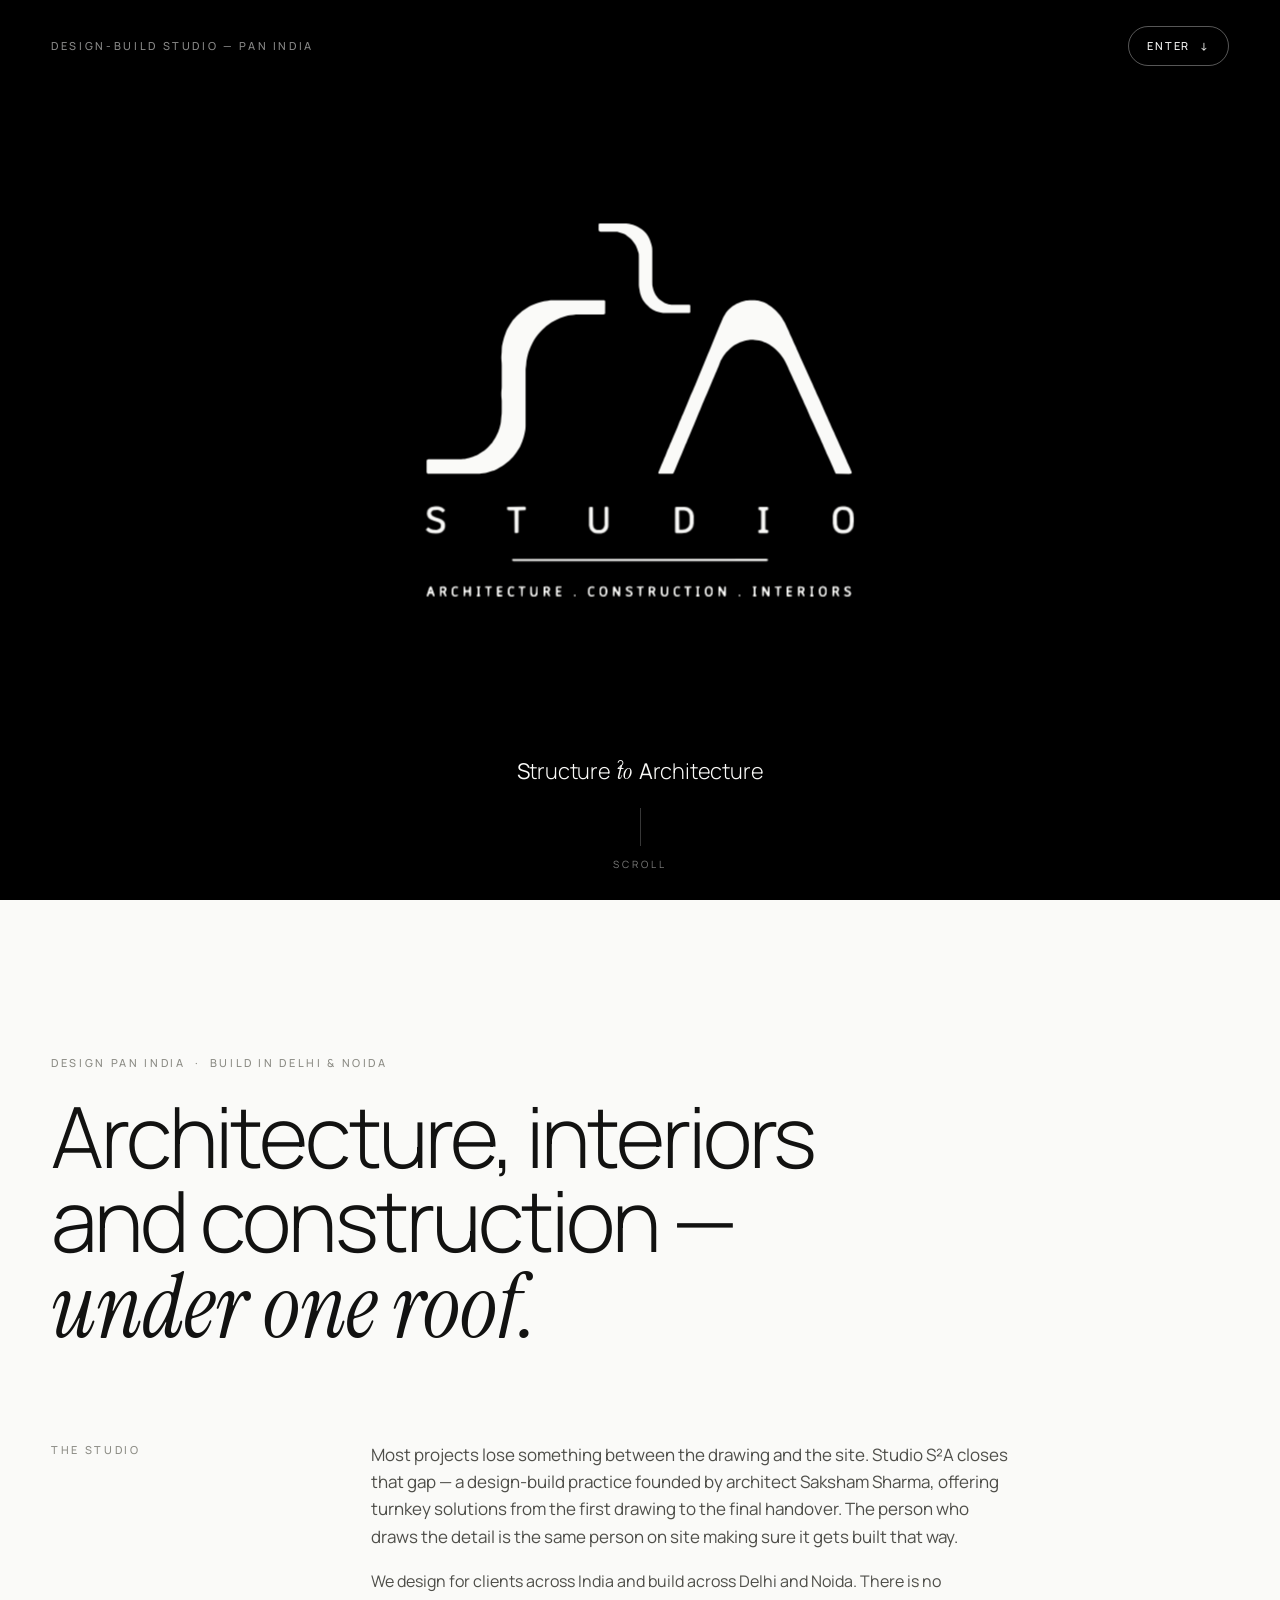
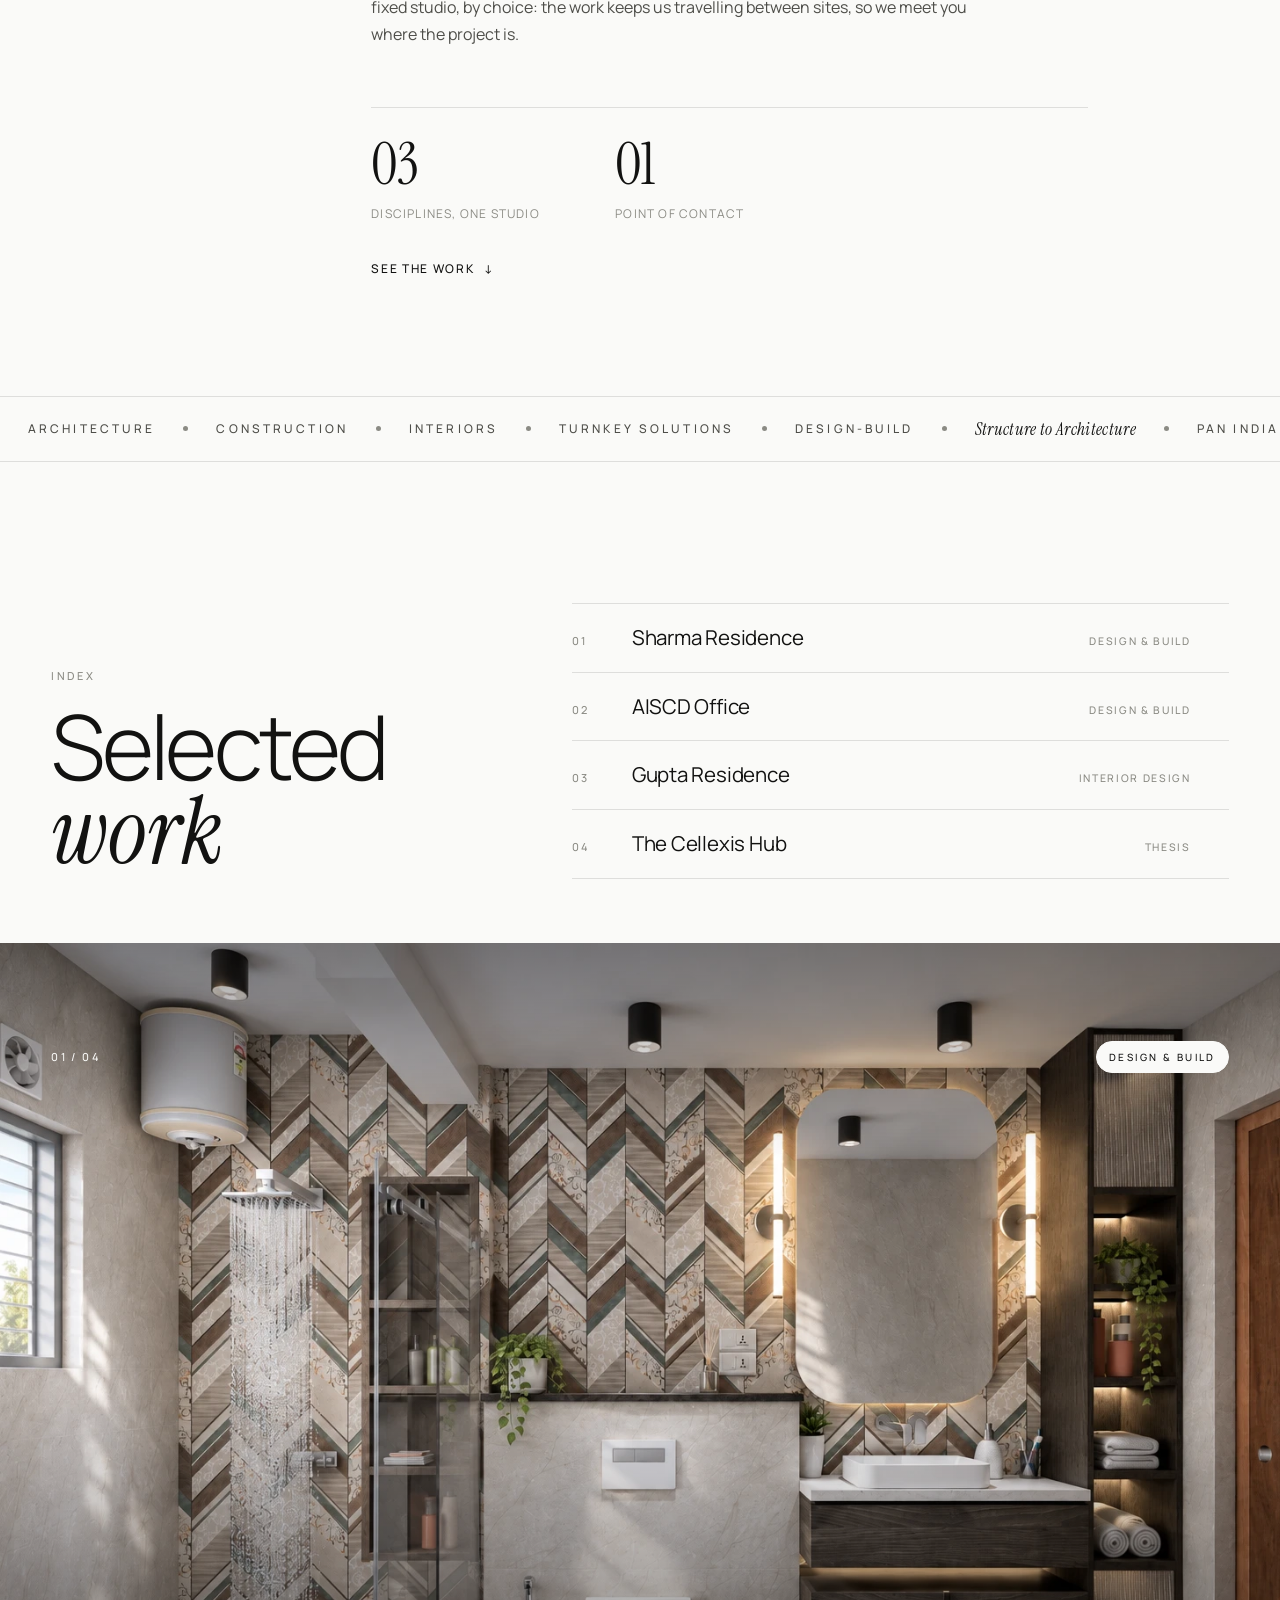
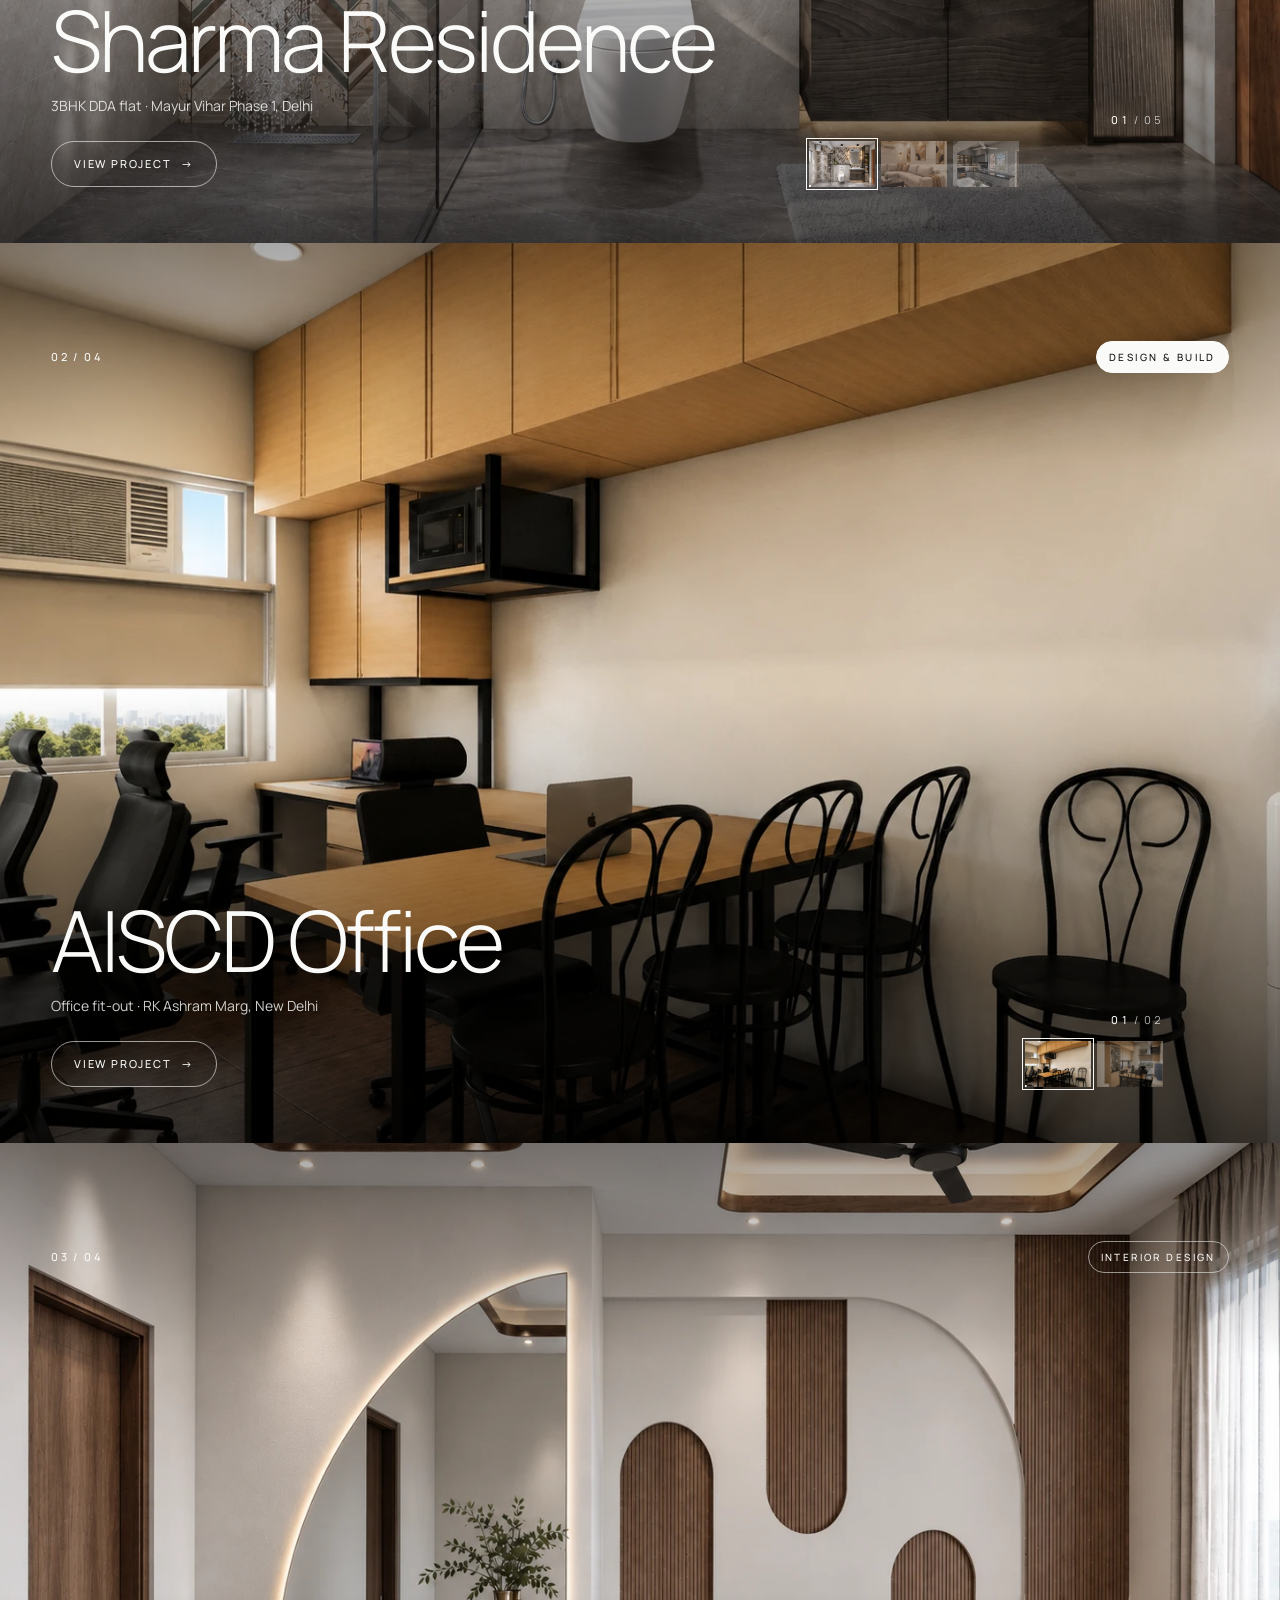
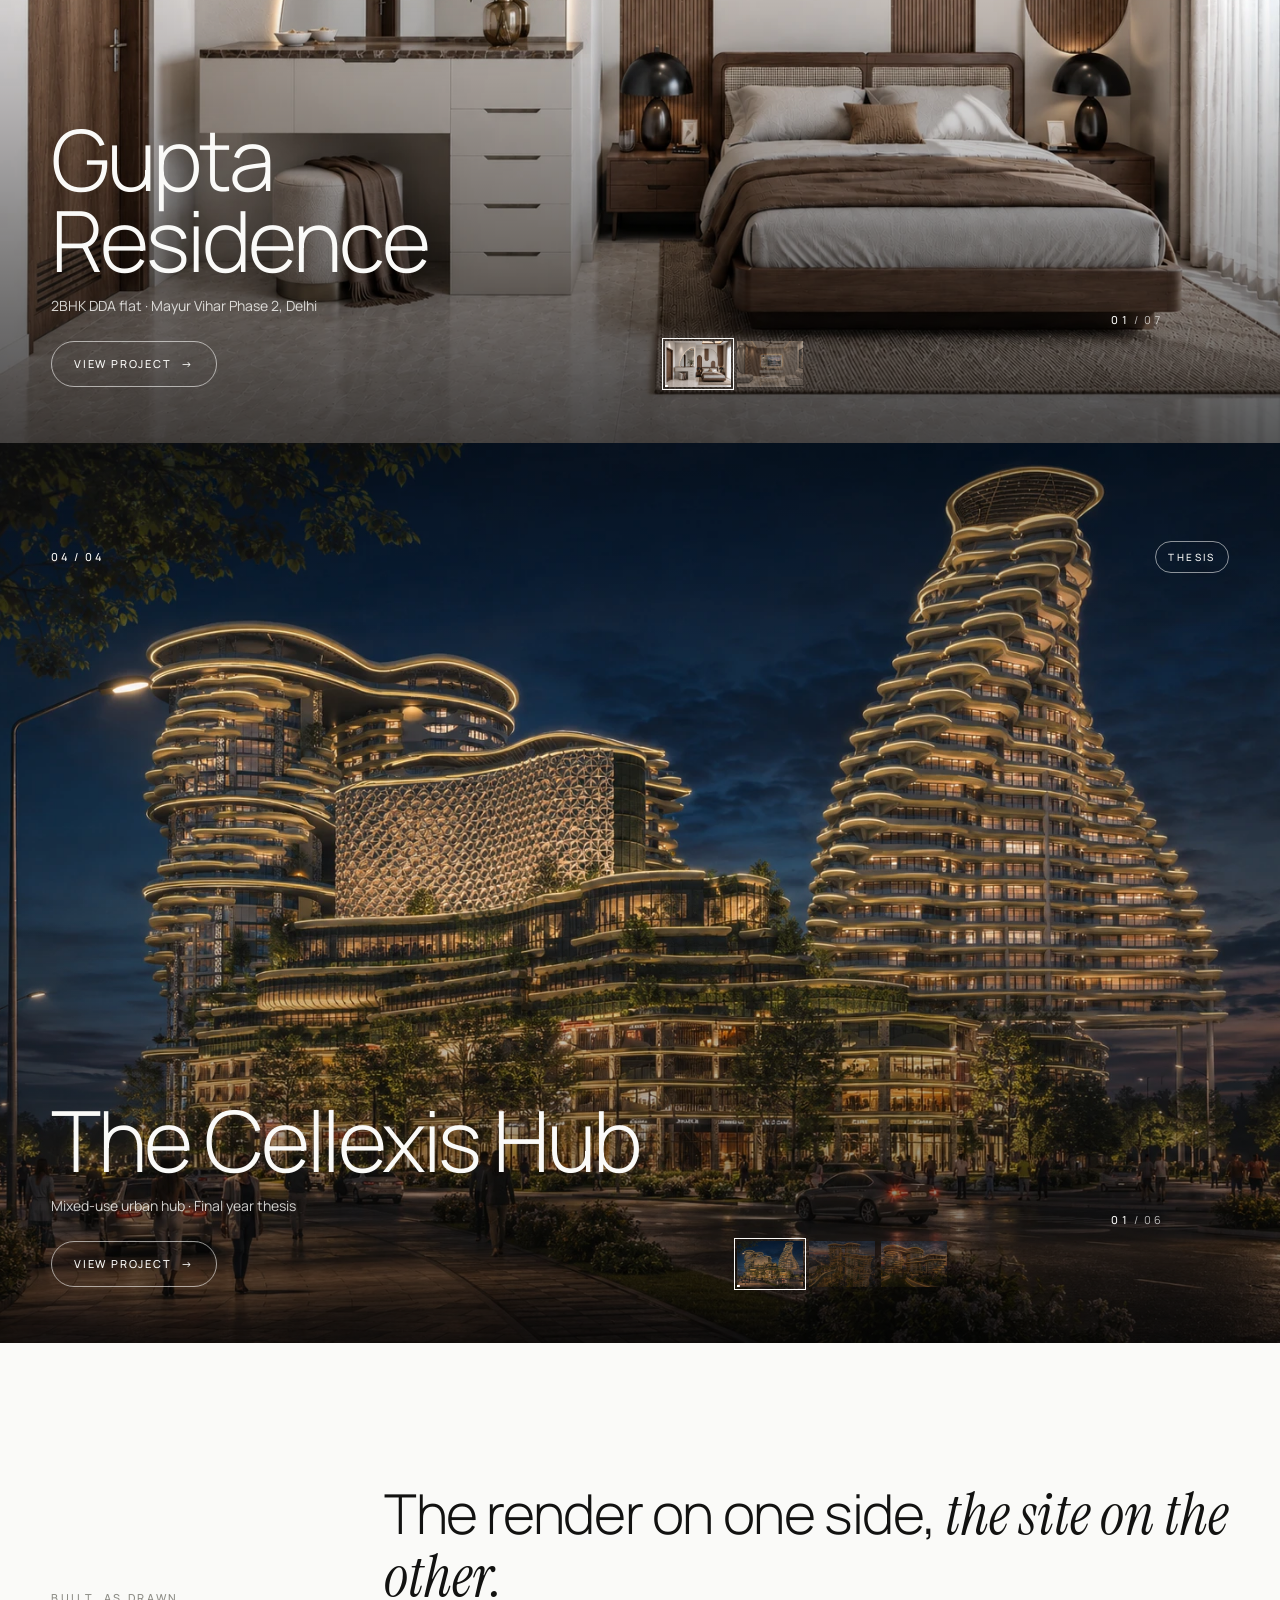
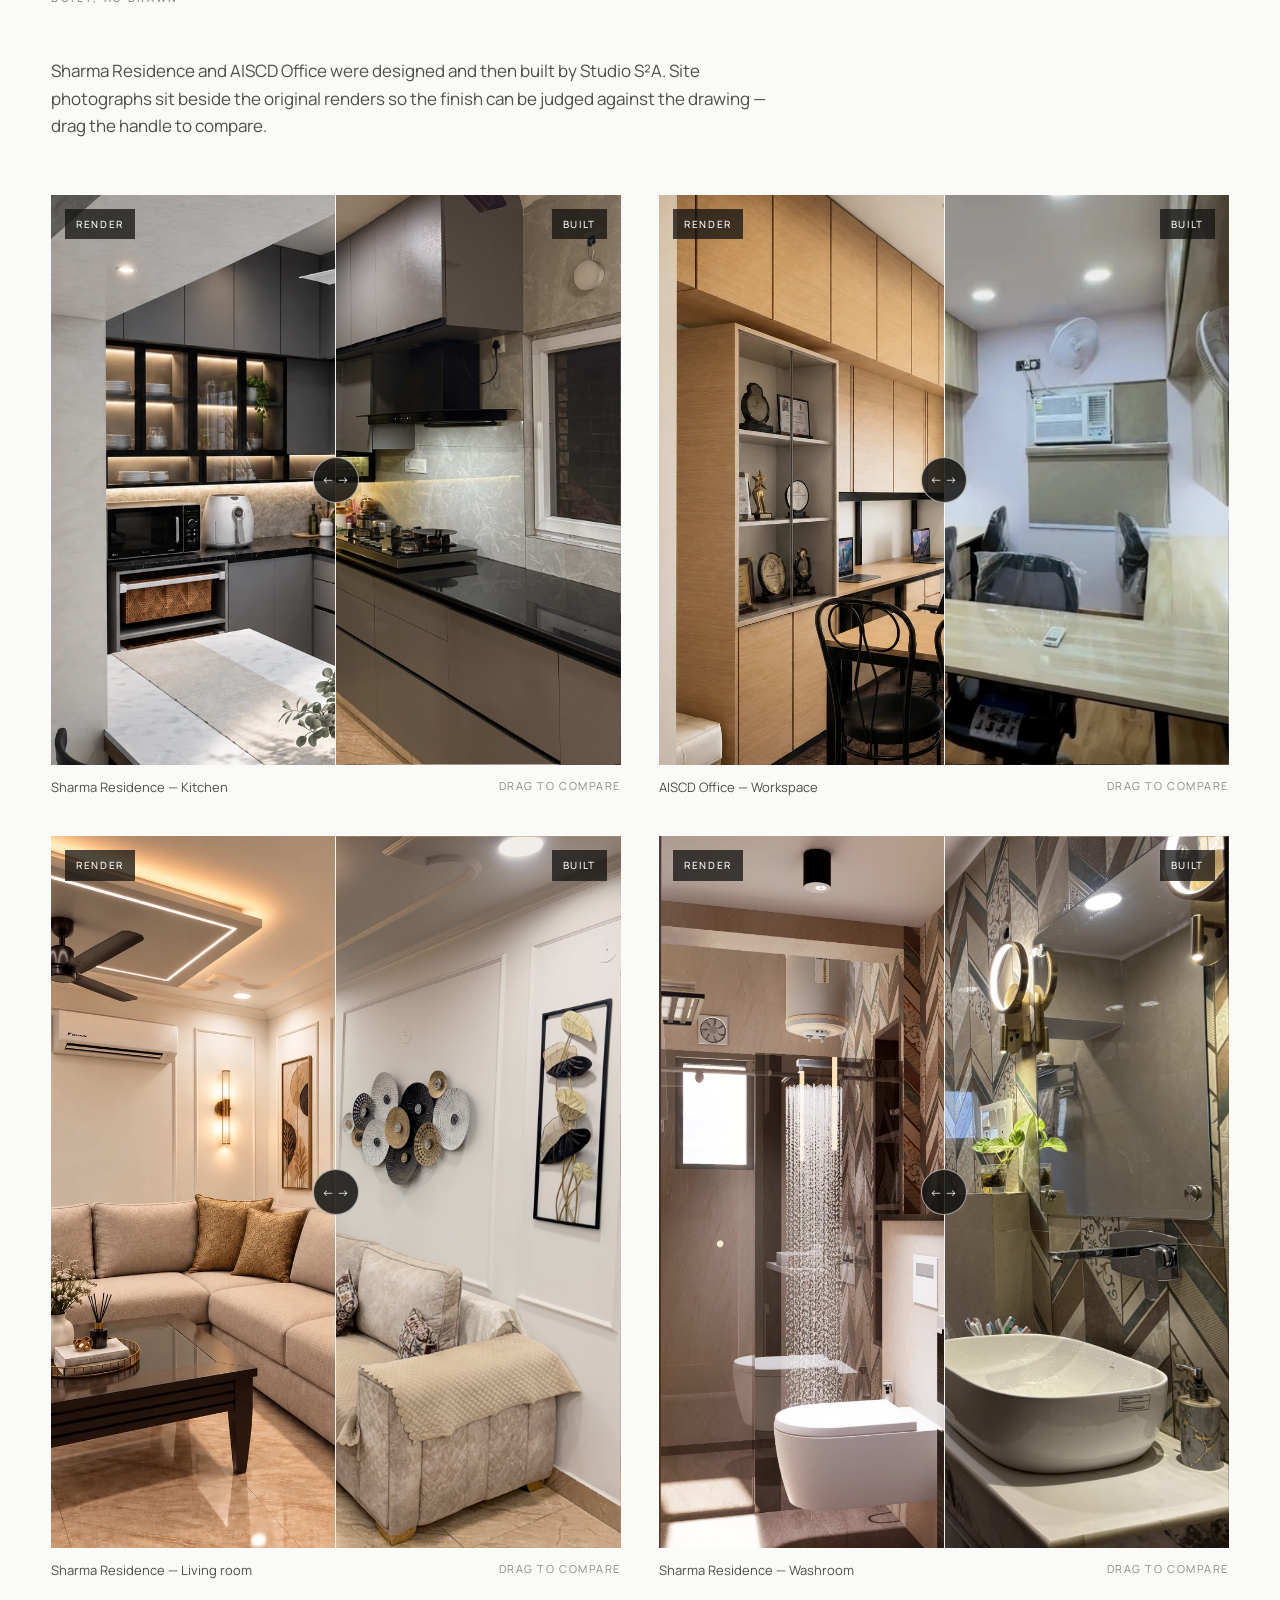
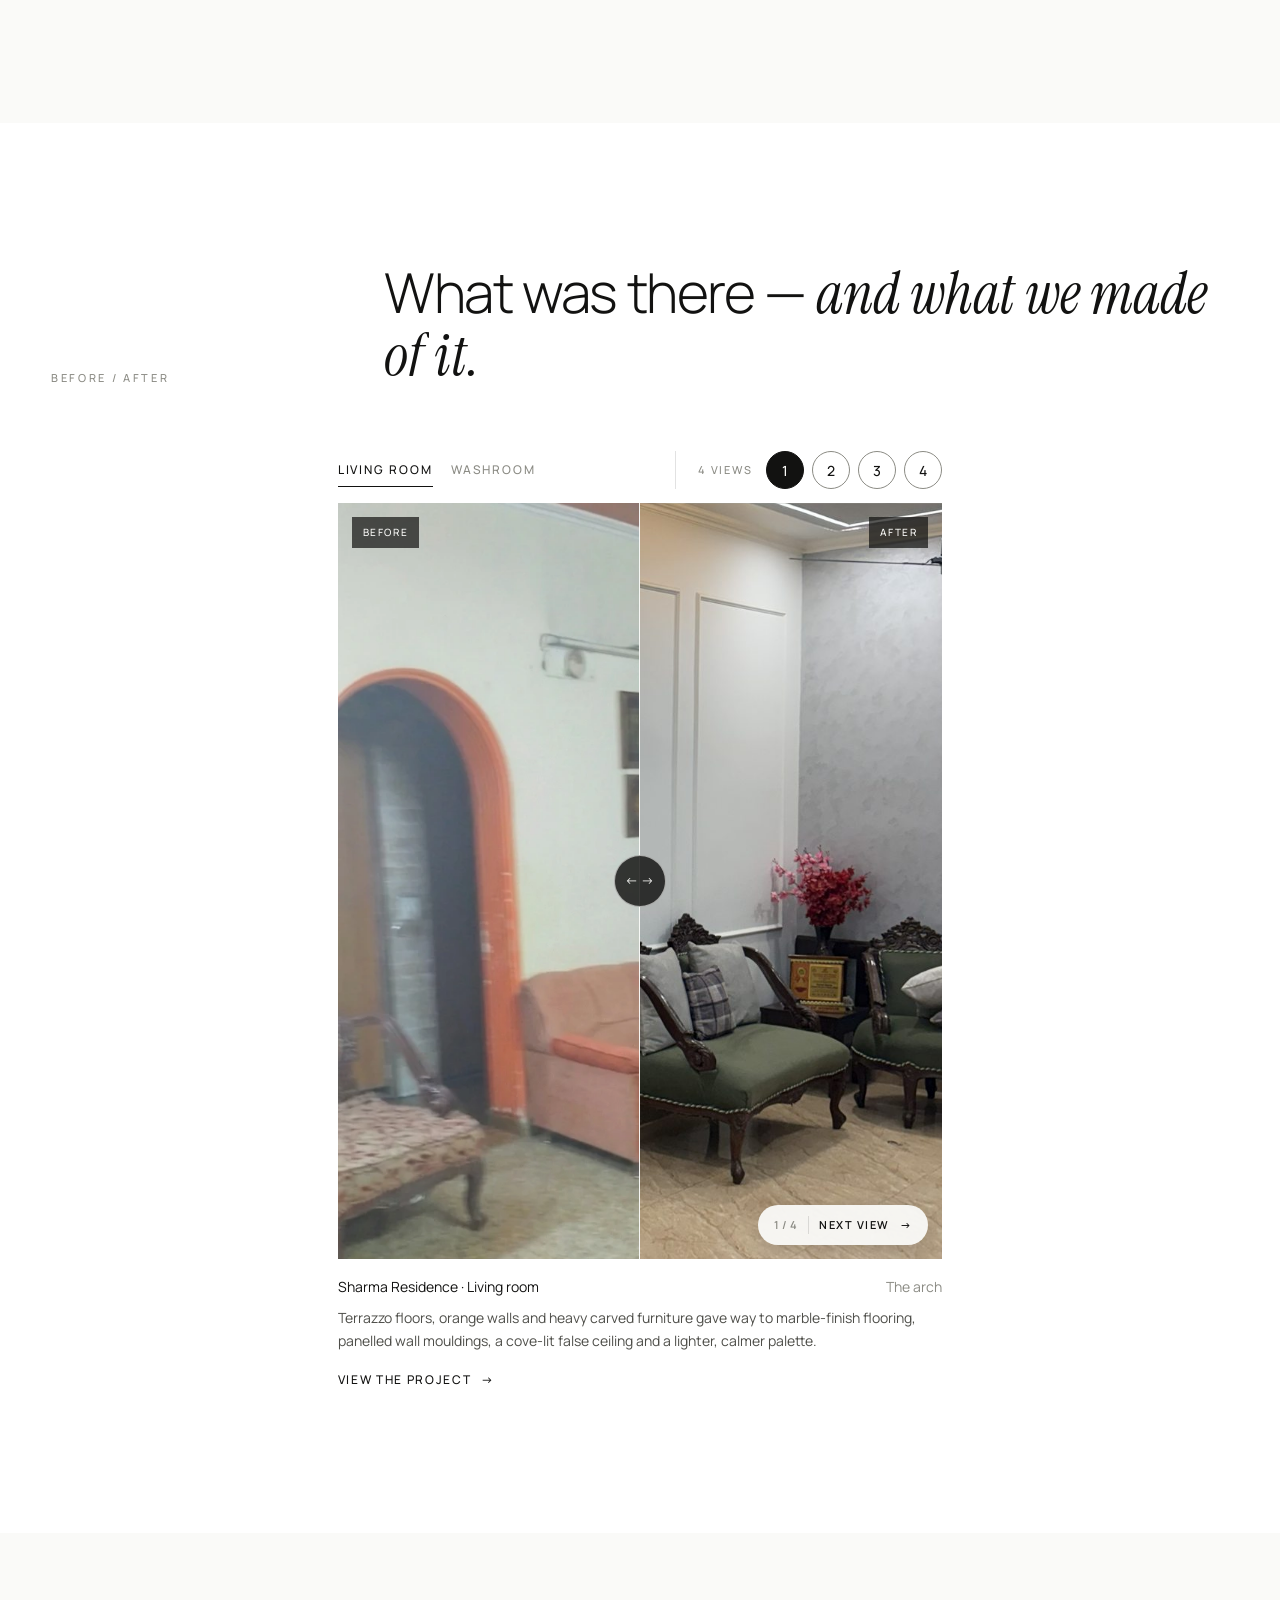
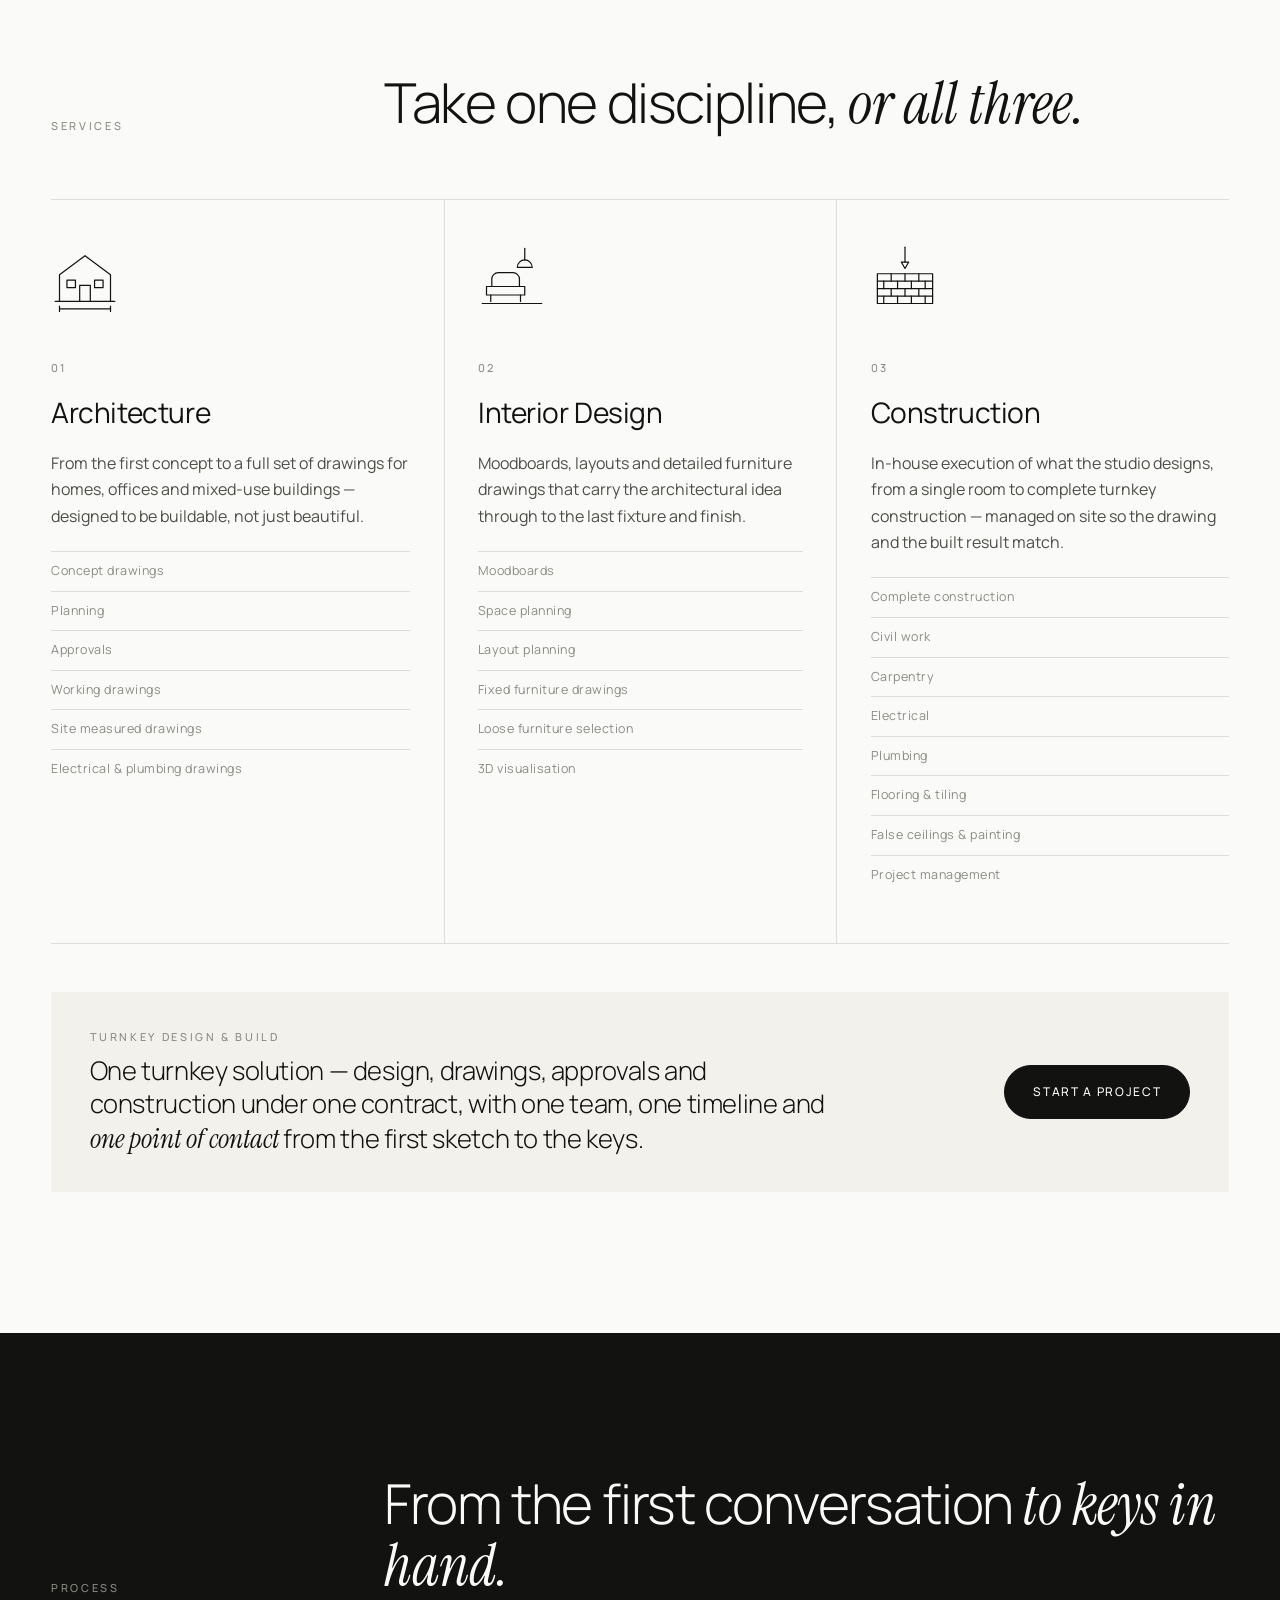
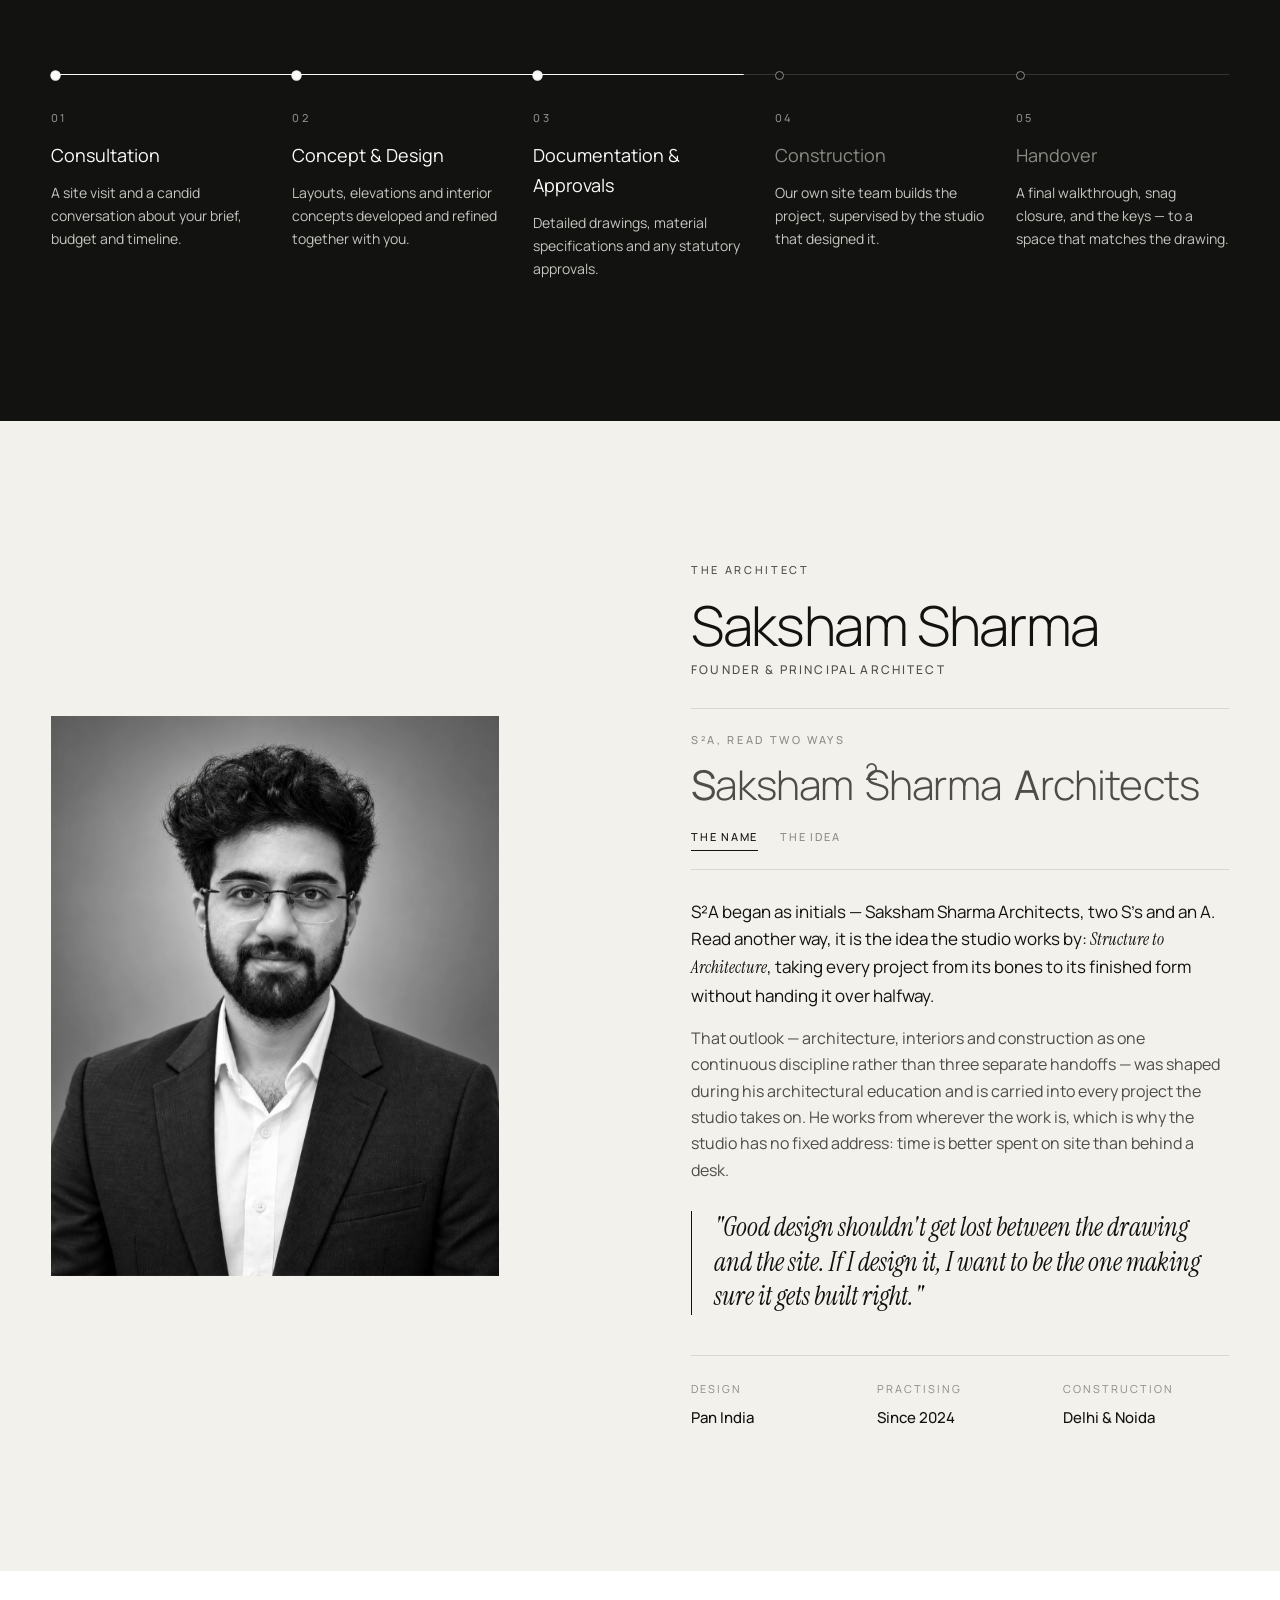
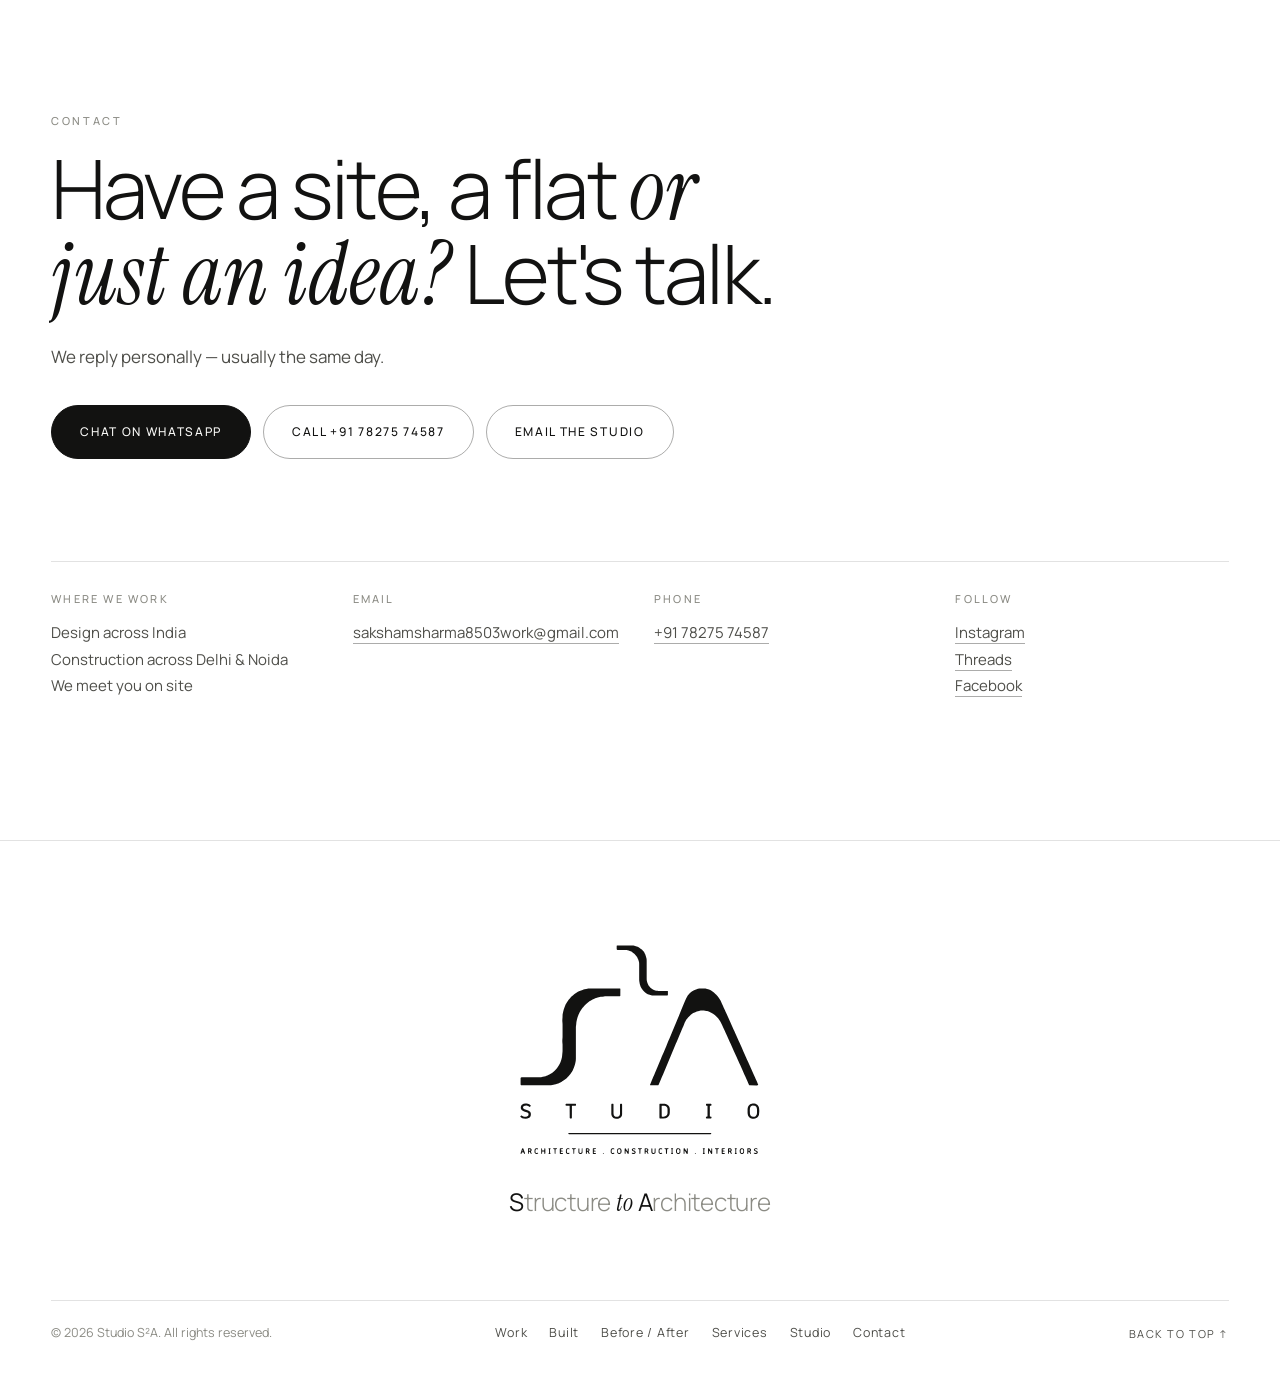
==== index.html @ 586e99a9 "Publish Studio S2A website" ====
<!DOCTYPE html>
<html lang="en">
<head>
<meta charset="UTF-8">
<meta name="viewport" content="width=device-width, initial-scale=1.0">
<title>Studio S²A — Structure to Architecture · Design-Build Studio</title>
<meta name="description" content="Studio S²A is a design-build studio led by architect Saksham Sharma — architecture and interior design for projects across India, with turnkey construction across Delhi and Noida. Structure to Architecture.">
<meta name="theme-color" content="#000000">
<link rel="icon" href="assets/logo/s2a-mark.svg" type="image/svg+xml">
<link rel="alternate icon" href="assets/logo/logo-on-black.png">
<link rel="preconnect" href="https://fonts.googleapis.com">
<link rel="preconnect" href="https://fonts.gstatic.com" crossorigin>
<link href="https://fonts.googleapis.com/css2?family=Manrope:wght@300;400;500;600&family=Instrument+Serif:ital@0;1&display=swap" rel="stylesheet">
<link rel="stylesheet" href="css/main.css">
<noscript><style>
  .reveal, .split .wi, .reveal-img > *{ opacity:1 !important; transform:none !important; clip-path:none !important; }
  .il-mark, .il-text{ opacity:1 !important; transform:none !important; }
  .il-rule{ transform:none !important; }
  .intro-top, .intro-bottom{ opacity:1 !important; transform:none !important; }
</style></noscript>
</head>
<body class="intro-active">
<svg class="sprite" width="0" height="0" aria-hidden="true" focusable="false">
  <defs>
    <path id="lk-s" pathLength="1" d="M484.9 463.5L479.7 464.3 475.7 465.2 473.4 465.9 471.1 466.6 467.4 467.9 462.5 470 459.8 471.3 456.2 473.7 452.6 476.1 450.2 477.7 449.1 478.6 443.8 483.3 442.8 484.3 441 486.5 438.1 489.6 435.6 493.1 433.3 496.8 430.3 501.8 429.7 503.2 429.1 504.6 426.7 511.2 426.2 512.7 424.5 519 423.6 523.1 423.3 524.8 423.1 526.6 422.9 532.5 422.5 537.7 422.4 539.5 422.5 542.3 422.9 547.5 423 550.5 423 578.5 422.9 581.4 422.5 585.7 422.4 588.5 422.5 592.3 422.9 596.6 423 598.5 423 611.5 422.9 615.4 422.4 619.7 421.8 626.4 421.4 628.9 420 634.5 419 637.5 418.2 639.7 416.6 643.1 414.6 647.1 413.1 649.6 411.1 652.6 409.9 654.4 408.5 656 404.6 660.1 402.1 662.6 400.5 664 399.3 664.9 397.6 666.1 393.3 668.8 391.4 669.9 388.7 671.2 386.6 672.1 384.4 672.9 382.2 673.7 379.1 674.6 375.9 675.4 373.4 675.9 371.5 676.1 368.5 676.2 364.5 676.3 353.5 676.4 325.5 676.4 324.5 676.4 323.5 676.7 322.5 677.5 322.2 678.5 322.2 691.5 322.2 693.5 322.4 694.5 323.2 695.5 323.5 695.7 324.5 695.9 330.5 695.9 374.5 695.9 390.5 695.9 393.4 695.7 395.2 695.6 401.2 694.7 403.7 694.1 406.8 693.3 409.9 692.3 412.8 691.3 414.9 690.4 417.5 689 420.1 687.6 423.2 685.7 426.2 683.7 427.9 682.4 431.3 679.8 433.4 677.9 435.9 675.4 437.4 673.9 438.8 672.3 441.9 668.4 443.1 666.6 445.9 662.4 447.4 659.9 448.3 657.8 450.4 652.9 451.4 649.9 452.6 646.1 453.8 641.3 454.6 637.2 454.9 634.5 455 631.5 455 559.5 455 556.5 455.1 554.6 455.7 550.3 456.1 545.6 456.3 543.8 457.3 538.8 458.5 534 459.5 531 461.8 525.3 464.4 519.9 465.5 518 466.6 516.1 468.6 513.1 471.1 509.7 472.5 508 474.9 505.4 477.8 502.3 480.4 499.9 482.5 498 487.6 494.1 490 492.5 491.3 491.8 493.9 490.4 496.5 489 499.3 487.8 501.4 486.9 507.4 484.9 509.7 484.2 512.1 483.6 514.6 483.2 518.4 482.8 522.6 482.2 524.5 482 526.5 482 559.5 482 560.5 481.9 561.2 481.5 561.5 481 561.7 480.5 561.8 464.5 561.5 463.8 561.3 463.5 560.5 463.1 558.5 463 492.5 463 488.5 463.1 486.6 463.2Z"/>
    <path id="lk-2" pathLength="1" d="M553.5 360.3L553.3 360.5 553 361.5 553 368.5 553.2 369.5 553.5 369.9 554.1 370.5 554.5 370.8 555.5 371 556.5 371 574.5 371 577.4 371.1 578.3 371.2 580 371.6 584.5 373 586.6 373.9 588 374.5 589.3 375.2 590.4 376.1 594.4 379.1 596 380.5 597.9 382.6 600.9 386.6 601.8 387.7 602.5 389 603.5 391 604.7 393.8 605.7 396.8 606.4 399 606.8 400.7 606.9 401.6 607 405.5 607 442.5 607.2 445.3 607.8 448.7 608.4 452.2 609 454.5 610.3 458.2 611.2 460.3 612.2 462.3 613.8 464.7 615.1 466.4 616.5 468 620 471.5 621.6 472.9 622.7 473.8 625.7 475.8 627.7 476.8 629.8 477.7 632 478.5 636 479.5 637.7 479.8 639.5 480 641.5 480 673.5 480 674.5 480 675.5 479.7 675.7 479.5 676 478.5 676 471.5 676 470.5 675.7 469.5 675.5 469.3 674.5 469 673.5 469 653.5 469 650.5 468.9 648.7 468.8 647.8 468.6 645.5 468 642.5 467 641.2 466.3 638.1 464.4 635.7 462.8 634.6 461.9 633.6 460.9 632.6 459.9 629.6 455.9 628.9 454.6 628.2 453.3 627.6 451.9 626.5 449 625.5 445 625.2 443.3 625.1 442.4 625 438.5 625 396.5 624.9 393.6 624.7 391.8 623.9 388.6 623.2 386.3 621.7 381.8 620.8 379.7 620.1 378.4 619.4 377.1 617.4 374.1 616 372.5 614 370.5 612.4 369.1 611.3 368.2 606.5 365 604.6 363.9 603.2 363.3 598.9 361.6 597.3 361.2 593.2 360.3 592.3 360.2 590.5 360.1 585.5 360 555.5 360 554.5 360Z"/>
    <path id="lk-a" pathLength="1" d="M750.9 463.4L748.5 464 746.1 464.6 743.8 465.4 741.7 466.2 738.9 467.4 737.6 468.1 734.4 469.9 732.6 471.1 728.3 474.8 727.3 475.8 726.3 476.8 724.1 479.6 723.3 480.8 720.7 485.2 720 486.5 717 493.5 715.5 497 713.7 501.2 710.5 509 708.7 513.2 701.5 531 699.7 535.2 694.5 548 692.7 552.2 689.5 560 687.7 564.2 682.5 577 681 580.5 679.5 584 676.7 590.2 671.8 602.3 669.7 607.1 666.5 615 664.6 619.1 663.5 622 661.6 626.1 658.5 634 653.7 645.2 650.5 653 648.9 656.4 647.5 660 645.6 664.1 642.5 672 640.9 675.4 639.5 679 637.7 683.1 633.9 692.5 633.4 693.5 633.1 694.5 633.4 695.5 634.5 695.9 651.5 695.9 652.5 695.7 653.5 694.8 653.8 694.5 654.1 693.5 654.5 692.8 656.5 688 658.3 683.8 661.5 676 664.3 669.8 669.5 657 671.1 653.6 672.5 650 674.3 645.9 677.5 638 679 634.5 680.5 631 682.3 626.8 687.5 614 689.3 609.8 692.5 602 694 598.5 695.5 595 697 591.5 698.5 588 703 577.5 706.5 569 708 565.5 709.5 562 711.3 557.8 712.5 555 714 551.5 716.5 545 717.1 543.6 718.2 541.7 719.7 539.2 721.3 536.8 722.6 535.1 724.4 532.9 726.9 530.4 729.9 527.4 731.5 526 732.7 525.2 735 523.5 736.9 522.4 740.2 520.7 743 519.5 745.2 518.6 748.2 517.6 750.6 517 754.7 516.3 756.6 516.1 758.5 516 760.5 516.1 762.3 516.2 768.4 517.1 770 517.5 772.4 518.1 775.3 519.2 777.4 520.1 780.1 521.4 782 522.5 784.4 524.1 786.8 525.7 788.5 527 791.1 529.4 794.1 532.4 796.5 535 797.8 536.7 800.3 540.2 802.2 543.3 804.3 547.2 806.9 552.6 809 557.5 812.2 564.3 814 568.5 818.2 577.3 820 581.5 822.2 586.3 824 590.5 827.2 597.3 829 601.5 832.2 608.3 834 612.5 837.3 620.2 841.2 628.3 843 632.5 845.2 637.3 847 641.5 850.2 648.3 852 652.5 854.2 657.3 855.7 660.9 857.5 665 859 668.5 862.2 675.3 864 679.5 866.2 684.3 868 688.5 869.5 692 869.8 692.5 870.1 693.5 870.5 694.5 871.3 695.5 871.5 695.7 872.5 695.9 889.5 696 890.5 695.9 891.5 695.7 891.9 695.5 892.5 694.8 892.7 694.5 892.5 693.5 891.5 691.2 890 687.5 886.8 680.7 885.3 677.2 882 669.5 878.8 662.7 877 658.5 874.8 653.7 873 649.5 870.8 644.7 869 640.5 865.8 633.7 863.7 628.8 861.8 624.7 860 620.5 857.5 615 853 604.5 850.8 599.7 848.7 594.8 845.8 588.7 844 584.5 841.8 579.7 840 575.5 837.8 570.7 836 566.5 832.8 559.7 831 555.5 827.8 548.7 826 544.5 823.8 539.7 821.7 534.8 819.5 530 817.7 525.8 814.8 519.7 812.7 514.8 809.8 508.7 808.1 504.4 805.8 499.7 803.7 494.8 802.7 492.8 800 488.4 798.9 486.6 795.9 482.6 791.6 477.8 790.7 476.8 786.4 473 784.8 471.7 780.6 468.9 778.8 467.7 777.5 467 774.7 465.8 770.2 464.3 767.9 463.7 766.3 463.3 765.4 463.2 762.5 463 755.5 463 752.6 463.2Z"/>
    <path id="lk-word" fill-rule="evenodd" d="M329.5 740.2L327.5 741.1 325.5 742.5 324.5 743.5 323.2 745.5 322.6 749.5 323.2 752.5 324.5 754.7 325.5 755.7 327.5 757.1 330.7 758.5 338.5 761.2 340.3 762.5 341 763.5 341.3 764.5 341 767.5 340.6 768.5 339.5 769.6 337.5 770.7 335.5 771.1 330.5 771 327.5 769.8 324.5 768 323.5 768.1 321.5 770.5 321.6 771.5 324.5 773.8 326.5 774.8 329.5 775.7 334.5 776 338.5 775.6 341.5 774.5 343.1 773.5 344.5 772.2 345.8 770.5 346.8 767.5 346.9 764.5 346.6 762.5 345.8 760.5 345 759.5 342.5 757.4 340.5 756.3 333.5 754 330.2 752.5 329.1 751.5 328.1 749.5 328.1 748.5 328.9 746.5 329.5 745.9 330.5 745.2 332.5 744.6 336.5 744.4 338.5 744.8 341.5 746.2 343.5 747.7 344.5 747.5 345.5 746.5 346.4 745.5 346.6 744.5 345.5 743.2 343 741.5 339.5 740.1 336.5 739.7 333.5 739.6ZM431.5 740.2L430.7 740.5 430.2 741.5 430.2 743.5 430.7 744.5 432.5 744.9 438.5 744.9 439.5 745 440 745.5 440.2 774.5 441.5 775.6 444.5 775.4 445.2 774.5 445.4 773.5 445.5 745.5 446.5 744.9 454.5 744.7 455.3 743.5 455.3 741.5 454.5 740.3 453.5 740.1ZM541.5 740.2L540.5 740.7 540.1 742.5 540.1 765.5 541.2 769.5 542.4 771.5 544.5 773.7 546.5 774.9 548.5 775.6 551.5 776 556.5 775.9 560.5 774.5 561.9 773.5 563.9 771.5 564.6 770.5 565.8 767.5 566 764.5 566 742.5 565.6 740.5 564.5 740.1 562.5 740.1 561.5 740.4 561 741.5 561 763.5 561 764.5 560.1 767.5 558.7 769.5 557.3 770.5 555.5 771.1 552.5 771.3 550.5 771.1 549 770.5 547.5 769.4 546.1 767.5 545.4 763.5 545.3 741.5 544.5 740.3ZM656.5 740.3L655.7 741.5 655.6 742.5 655.6 772.5 655.8 774.5 656.5 775.3 657.5 775.7 664.5 775.7 670.5 774.8 673.5 773.7 676.5 771.5 678.8 768.5 679.7 766.5 680.5 762.5 680.6 752.5 679.7 748.5 678.8 746.5 677.5 744.8 675.5 742.8 672.5 741.1 668.5 740.2ZM768.5 740.2L767.4 741.5 767.4 743.5 768.5 744.8 770.5 745 771 745.5 771.1 746.5 771.1 769.5 770.9 770.5 770.5 770.9 768.5 771.1 767.6 771.5 767.3 772.5 767.4 774.5 768.5 775.6 769.5 775.7 779.5 775.6 780.6 774.5 780.7 772.5 780.3 771.5 779.5 771.1 777.5 770.9 776.9 770.5 776.7 769.5 776.7 746.5 776.9 745.5 777.5 745 779.5 744.8 780 744.5 780.6 743.5 780.6 741.5 779.5 740.2ZM875.5 740.4L873.5 741.4 871 743.5 869.4 745.5 868.1 748.5 867.3 752.5 867.3 762.5 868.2 767.5 869.5 770.2 871.2 772.5 874.5 774.8 878.5 775.9 882.5 776 885.5 775.7 888.5 774.5 891.2 772.5 893.5 769.5 894.7 766.5 895.4 759.5 895.4 755.5 894.8 749.5 893.7 746.5 891.7 743.5 890.5 742.3 888.5 741.1 886.5 740.2 883.5 739.7 879.5 739.7ZM879.5 744.4L877.5 745 875.5 746.3 874.5 747.5 873.1 750.5 872.7 755.5 873 764.5 874.5 768.1 875.7 769.5 877.5 770.7 880.5 771.3 884.5 771 886.5 769.9 887.9 768.5 889 766.5 889.6 764.5 890 761.5 889.9 752.5 888.8 748.5 887.5 746.7 886.5 745.8 885.5 745.1 883.5 744.6ZM661.5 745.1L661.1 745.5 661 746.5 661.2 770.5 661.5 770.8 662.5 771 665.5 771 669.5 770.1 671.5 769 672.5 768.2 673.9 766.5 674.7 764.5 675.1 762.5 675.1 753.5 674.7 750.5 673.7 748.5 672.5 747 671.5 746.2 669.5 745.3 667.5 744.9Z"/>
    <path id="lk-rule" d="M437.5 810.2L437.2 810.5 437 811.5 437.2 812.5 437.5 812.8 438.5 813 778.5 813 779.5 812.8 779.8 812.5 780 811.5 779.8 810.5 779.5 810.2 778.5 810Z"/>
    <path id="lk-tag" fill-rule="evenodd" d="M326.5 847.2L325.3 849.5 322.4 858.5 322.2 859.5 322.5 860.3 323.5 860.6 324.5 859.6 325.5 857.1 327.5 856.7 329.5 857.1 330.5 859.5 331.5 860.5 332.5 860.3 332.9 859.5 332.7 858.5 328.8 847.5 327.5 847ZM340.5 847.2L340.2 847.5 340 848.5 340 854.5 340.1 859.5 340.5 860.5 341.5 860.4 341.9 859.5 342.2 855.5 342.5 855.1 343.5 855.1 344.5 856 346.5 859.7 347.5 860.6 348.5 860.4 348.8 859.5 347 855.5 347.1 854.5 347.9 853.5 348.8 851.5 348.6 849.5 348 848.5 346.5 847.4 345.5 847.1ZM358.5 847.2L356.5 849.1 355.8 850.5 355.6 855.5 355.9 857.5 356.3 858.5 357.5 859.8 359.5 860.7 361.5 860.7 364.2 859.5 364.3 858.5 363.5 858 360.5 858.6 359.5 858.3 358.5 857.6 358 856.5 357.9 855.5 358 851.5 358.2 850.5 359.5 849.2 361.5 849 363.5 849.7 364.6 848.5 363.5 847.4 362.5 847.1 360.5 846.9ZM372.5 847.1L371.9 847.5 371.7 848.5 371.8 859.5 372.5 860.5 373.5 860.1 373.8 859.5 374 855.5 374.5 854.9 377.5 854.7 378.5 854.9 379 855.5 379.2 859.5 379.5 860.1 380.6 860.5 381.5 859.7 381.7 858.5 381.7 848.5 381.4 847.5 380.5 847.1 379.3 847.5 379 851.5 378.5 852.1 375.5 852.3 374.5 852.1 374 851.5 373.7 847.5ZM389.5 847.3L389.3 848.5 390.4 849.5 390.6 850.5 390.6 856.5 390.5 857.5 389.3 859.5 389.5 860 390.5 860.6 393.5 860.5 394.2 859.5 393 857.5 392.9 850.5 393 849.5 394.1 848.5 394.1 847.5 393.5 847.1 392.5 847 390.5 847ZM400.5 847.3L400.5 848.7 403.5 849.2 403.8 849.5 404.1 859.5 404.5 860.4 405.5 860.5 405.9 859.5 406.2 849.5 406.5 849.2 409.5 848.7 409.7 847.5 408.5 847 407.5 847 401.5 847ZM417.5 847.1L416.6 847.5 416.3 848.5 416.4 859.5 417.5 860.6 422.5 860.7 423.5 860.5 423.9 859.5 423.5 858.5 419.5 858.1 419 857.5 418.9 856.5 419 855.5 419.5 854.9 422.5 854.6 423.5 854 423.7 853.5 422.5 852.7 419.5 852.5 418.9 851.5 418.9 850.5 419.1 849.5 419.5 849.1 423.5 848.8 423.8 848.5 423.8 847.5 423.5 847.2 422.5 847ZM433.5 847.4L432.3 848.5 431.2 850.5 431 855.5 431.2 857.5 432.5 859.5 433.5 860.1 435.5 860.8 437.5 860.6 439.5 859.7 439.7 858.5 438.5 858 436.5 858.6 435.5 858.6 433.9 857.5 433.4 855.5 433.4 851.5 434.5 849.4 435.5 849 436.5 848.9 438.5 849.6 439.2 849.5 439.5 849.4 439.8 848.5 439 847.5 437.5 847 435.5 846.9ZM445.5 847.3L445.5 848.7 448.5 849.2 448.8 849.5 449.1 859.5 449.5 860.4 450.5 860.5 450.9 859.5 451.2 849.5 451.5 849.2 454.5 848.8 454.8 848.5 454.8 847.5 454.5 847.2 453.5 847 446.5 847ZM461.5 847.3L461.1 848.5 461.1 856.5 461.2 857.5 461.7 858.5 462.5 859.6 464.5 860.6 467.5 860.6 469.5 859.7 470.5 858.5 470.9 857.5 470.8 847.5 470.5 847.2 469.5 847.2 469.2 847.5 468.9 855.5 468.1 857.5 467.5 858.2 466.5 858.6 465.5 858.6 464.5 858.1 464 857.5 463.4 855.5 463.3 848.5 463.1 847.5 462.5 847.1ZM479.5 847.2L479.2 847.5 479 848.5 479 854.5 479.1 859.5 479.5 860.4 480.5 860.5 481.3 859.5 481.5 855.8 481.6 855.5 482.5 855.1 483.5 855.8 485.5 859.5 486.5 860.5 487.5 860.5 488 859.5 486 855.5 486.1 854.5 487.6 852.5 487.9 850.5 487.5 849.1 486.5 848 485.5 847.3 483.5 847ZM496.5 847.1L495.9 847.5 495.7 848.5 495.7 859.5 496.5 860.5 502.5 860.5 503.2 859.5 502.6 858.5 498.5 858.1 498 857.5 497.9 856.5 498 855.5 498.5 854.9 502 854.5 502.7 853.5 501.5 852.7 498.5 852.5 497.9 851.5 497.9 850.5 498.1 849.5 498.5 849.1 502.5 848.9 503.1 848.5 503.1 847.5 502.5 847.1 501.5 847ZM541.5 847.2L539.5 849.1 538.8 850.5 538.6 855.5 538.9 857.5 539.3 858.5 540.5 859.8 542.5 860.7 544.5 860.7 546.5 860 547.2 859.5 547.4 858.5 546.5 858 543.5 858.6 542.5 858.3 541.5 857.6 541 856.5 540.9 855.5 541 851.5 541.2 850.5 542.5 849.2 544.5 849 546.5 849.7 547.6 848.5 546.5 847.4 545.5 847.1 543.5 846.9ZM556.5 847.3L555 848.5 554.1 850.5 554.2 857.5 554.8 858.5 556.5 860.1 558.5 860.8 560.5 860.7 562.5 859.7 564.1 857.5 564.7 854.5 564.7 852.5 564.2 850.5 563.3 848.5 561.5 847.2 559.5 846.9ZM572.5 847.3L572.1 849.5 572.1 858.5 572.5 860.2 573.5 860.5 574.2 859.5 574.5 853.6 575.5 853.6 579.5 860.2 580.5 860.6 581.5 860.1 581.9 858.5 581.9 848.5 581.7 847.5 580.5 847.1 579.9 847.5 579.7 848.5 579.5 853.8 578.5 853.9 574.7 847.5 573.5 847.1ZM591.5 847.3L590.1 848.5 589.5 849.5 589.4 850.5 589.6 851.5 590.1 852.5 591.1 853.5 595.5 855.4 596.1 856.5 596 857.5 595.5 858 593.5 858.6 590.5 857.7 589.5 857.8 589.1 858.5 589.6 859.5 591.5 860.5 593.5 860.8 594.5 860.7 596.5 860 597.5 859.2 598.5 857.5 598.6 856.5 597.5 854 596.5 853.2 592.5 851.6 591.9 850.5 592.3 849.5 593.5 849 595.5 849.1 597.5 849.9 598.1 849.5 598.2 848.5 597.1 847.5 595.5 847 593.5 846.9ZM604.5 847.2L604.2 847.5 604.2 848.5 604.5 848.8 606.5 849.1 607.4 849.5 607.5 849.8 607.6 858.5 607.8 859.5 608.5 860.5 609.5 860.1 609.8 859.5 610.1 849.5 610.5 849.1 612.5 848.9 613.5 848.5 613.4 847.5 612.5 847.1 611.5 847ZM620.5 847.3L620.1 848.5 620.1 854.5 620.2 859.5 620.5 860.1 621.5 860.5 622.3 859.5 622.5 855.8 622.6 855.5 623.5 855.1 624.5 855.5 627.5 860.4 628.6 860.5 629.2 859.5 627.3 855.5 627.4 854.5 628.8 852.5 629 850.5 628.5 848.8 626.5 847.3 622.5 847ZM637.5 847.1L636.6 847.5 636.3 848.5 636.3 856.5 637 858.5 637.8 859.5 639.5 860.5 641.5 860.8 643.5 860.4 645.5 858.9 646.2 857.5 646.4 849.5 646.1 847.5 645.5 847.1 644.3 847.5 644 856.5 643.5 857.5 642.5 858.3 641.5 858.6 640.5 858.4 639.3 857.5 638.7 855.5 638.7 848.5 638.4 847.5ZM656.5 847.2L654.5 849 653.8 850.5 653.6 855.5 653.9 857.5 654.2 858.5 655.5 859.8 657.5 860.7 659.5 860.7 662.2 859.5 662.2 858.5 661.5 858 658.5 858.6 657.5 858.3 656.4 857.5 655.9 855.5 655.9 851.5 656.2 850.5 657.5 849.1 659.5 849 661.5 849.7 662.6 848.5 661.5 847.5 660.5 847.1 658.5 846.9ZM668.5 847.1L667.9 847.5 667.9 848.5 668.5 848.9 670.5 849.1 671.1 849.5 671.4 859.5 672.7 860.5 673.5 860.1 673.8 859.5 674.1 849.5 674.5 849.1 676.5 848.9 677.4 848.5 677.4 847.5 676.5 847.1 675.5 847ZM684.5 847.1L683.6 847.5 683.5 848.5 684.9 849.5 684.9 857.5 683.5 859.5 684.5 860.6 687.5 860.6 688.5 859.5 687.1 857.5 687 850.5 687.1 849.5 688.4 848.5 688.4 847.5 687.5 847.1ZM698.5 847.2L696.5 848.6 695.4 851.5 695.5 856.5 696.4 858.5 697.5 859.7 699.5 860.7 702.5 860.6 704.2 859.5 705.8 857.5 706 851.5 705.6 849.5 705 848.5 703.5 847.3 700.5 846.8ZM714.5 847.1L713.9 847.5 713.7 848.5 713.8 859.5 714.5 860.5 715.5 860.1 715.8 859.5 715.9 854.5 716 853.5 716.5 852.8 717.8 854.5 720.6 859.5 721.5 860.5 722.7 860.5 723.6 859.5 723.7 858.5 723.7 848.5 723.4 847.5 722.5 847.1 721.5 847.8 721.2 853.5 720.5 854.3 716.5 847.7 715.5 847.1ZM760.5 847.1L759.9 847.5 759.9 848.5 761 849.5 761.1 856.5 761 857.5 759.8 859.5 760.5 860.5 763.5 860.6 764.5 860 764.7 859.5 763.5 857.5 763.4 856.5 763.4 850.5 763.6 849.5 764.7 848.5 764.7 847.5 763.5 847ZM773.5 847.1L772.6 847.5 772.3 848.5 772.5 859.7 773.5 860.5 774.6 859.5 774.7 854.5 774.9 853.5 775.5 852.9 779.5 859.7 780.5 860.6 781.5 860.5 782.3 859.5 782.4 858.5 782.3 848.5 782.1 847.5 781.5 847.1 780.3 847.5 780 853.5 779.5 854.8 775.5 848 774.5 847.1ZM789.5 847.2L789.2 847.5 789.2 848.5 789.5 848.8 791.5 849.1 792.4 849.5 792.5 849.8 792.6 858.5 792.8 859.5 793.5 860.5 794.5 860.1 794.8 859.5 795.1 849.5 795.5 849.1 797.5 848.9 798.4 848.5 798.4 847.5 797.5 847.1 796.5 847ZM805.5 847.3L805.1 848.5 805.2 859.5 805.5 860.1 806.5 860.6 811.9 860.5 812.7 859.5 812.5 859 811.5 858.4 808.5 858.2 807.5 857.5 807.4 856.5 807.5 855.5 808.5 854.8 811.5 854.6 812.4 853.5 811.5 852.8 808.3 852.5 807.5 851.7 807.4 850.5 807.6 849.5 808.5 849.1 811.5 849 812.5 848.7 812.7 847.5 811.5 847 810.5 847 806.5 847ZM821.5 847.1L820.6 847.5 820.3 848.5 820.5 859.7 821.5 860.5 822.5 859.8 822.7 856.5 822.9 855.5 823.5 855.1 824.7 855.5 827.5 860.2 828.7 860.5 829.5 859.5 827.6 855.5 827.7 854.5 828.6 853.5 829.3 851.5 829.3 850.5 828.6 848.5 826.5 847.2ZM837.5 847.1L836.6 847.5 836.6 848.5 837.9 849.5 838 856.5 837.9 857.5 836.5 859.5 837.5 860.6 840.5 860.6 841.5 859.5 840.1 857.5 840 850.5 840.1 849.5 841.4 848.5 841.4 847.5 840.5 847.1ZM851.5 847.2L849.7 848.5 848.7 850.5 848.3 852.5 848.6 856.5 848.9 857.5 850.5 859.7 852.5 860.7 855.5 860.6 857.2 859.5 858.8 857.5 859 851.5 858.6 849.5 858 848.5 856.5 847.3 853.5 846.8ZM867.5 847.1L866.9 847.5 866.7 848.5 866.7 859.5 867.5 860.5 868.5 860.4 868.9 859.5 869.2 855.5 869.5 855.1 870.5 855.1 871.7 856.5 873.5 859.8 874.5 860.5 875.5 860.3 875.8 859.5 873.9 855.5 873.9 854.5 874.8 853.5 875.6 851.5 875.4 849.5 874.9 848.5 873.5 847.5 872.5 847.1ZM884.5 847.4L883.2 848.5 882.4 850.5 883.2 852.5 884.5 853.7 888.5 855.4 889.2 856.5 889 857.5 888.5 858 886.5 858.6 883.5 857.6 882.5 858 882.2 858.5 882.6 859.5 885.5 860.7 887.5 860.7 889.5 860.1 890.5 859.4 891.7 857.5 891.8 856.5 891.5 855.5 890.1 853.5 885.6 851.5 885 850.5 885.4 849.5 886.5 849 888.5 849 890.5 849.9 891.1 849.5 891.3 848.5 890.2 847.5 888.5 847 887.5 846.9ZM342.5 849.2L342.2 849.5 342 851.5 342.1 852.5 342.5 852.9 344.5 853 345.5 852.6 346.2 851.5 346.1 850.5 345.5 849.7 344.5 849.2ZM482.5 849.1L481.6 849.5 481.5 849.8 481.5 852.5 482.5 853 484.5 852.7 485.3 851.5 485.2 850.5 484.4 849.5ZM557.5 849.3L556.1 851.5 556 855.5 556.3 856.5 557.5 858.1 558.5 858.6 559.5 858.6 561.5 857.6 562 856.5 562.1 851.5 561.5 850 560.5 849.1 558.5 848.9ZM623.5 849.1L622.6 849.5 622.5 849.8 622.5 852.5 623.5 853.1 625.5 852.8 626.7 851.5 626.5 850.5 625.5 849.4 624.5 849ZM699.5 849.1L698.1 850.5 697.9 851.5 697.7 854.5 698 856.5 698.4 857.5 699.5 858.3 701.5 858.6 702.5 858.1 703.7 856.5 704 854.5 703.9 851.5 702.5 849.3 701.5 848.9ZM823.5 849.1L822.9 849.5 822.7 850.5 822.9 852.5 823.5 853 824.5 853.1 826.3 852.5 826.9 851.5 826.8 850.5 826.5 850 825.5 849.3ZM852.5 849.1L851.1 850.5 850.9 851.5 851 856.5 851.4 857.5 852.5 858.3 853.5 858.6 854.5 858.6 855.5 858.1 856.7 856.5 857 854.5 856.9 851.5 855.5 849.3 854.5 848.9ZM869.5 849.2L869.2 849.5 869 851.5 869.1 852.5 869.5 852.9 871.5 853 872.5 852.6 873.1 851.5 873 850.5 872.5 849.7 871.5 849.2ZM327.5 851.2L326.6 853.5 327.5 854.6 328.4 853.5ZM520.5 858.2L520.1 858.5 519.8 859.5 520.5 860.3 521.5 860.3 522.1 859.5 521.9 858.5 521.5 858.2ZM741.5 858.2L741 858.5 740.8 859.5 741.5 860.4 742.5 860.3 743.1 859.5 742.8 858.5 742.5 858.2Z"/>
    <g id="lk-mark"><use href="#lk-s"/><use href="#lk-2"/><use href="#lk-a"/></g>
    <g id="lk-all"><use href="#lk-mark"/><use href="#lk-word"/><use href="#lk-rule"/><use href="#lk-tag"/></g>
  </defs>
</svg>

<div class="cursor" id="cursor" aria-hidden="true"><span class="cursor-label" id="cursorLabel"></span></div>

<!-- ============ HEADER (appears once you're through the intro) ============ -->
<header class="header" id="header">
  <div class="container header-inner">
    <a href="#statement" class="wordmark" aria-label="Studio S²A — back to the start">
      <span class="wm-studio">STUDIO</span>
      <span class="wm-mark">S<sup>2</sup>A</span>
    </a>
    <nav class="nav" id="nav" aria-label="Primary">
      <a href="#work">Work</a>
      <a href="#built">Built</a>
      <a href="#before-after">Before / After</a>
      <a href="#services">Services</a>
      <a href="#studio">Studio</a>
      <a href="#contact">Contact</a>
    </nav>
    <div class="header-right">
      <a href="https://wa.me/917827574587?text=Hi%20Studio%20S%C2%B2A%2C%20I%27d%20like%20to%20discuss%20a%20project." class="pill" target="_blank" rel="noopener">Let's talk</a>
      <button class="menu-btn" id="menuBtn" type="button" aria-label="Open menu" aria-expanded="false" aria-controls="menu"><span></span><span></span></button>
    </div>
  </div>
</header>

<!-- ============ FULLSCREEN MENU ============ -->
<div class="menu" id="menu" aria-hidden="true">
  <div class="container menu-inner">
    <nav class="menu-links" aria-label="Menu">
      <a href="#work">Work</a>
      <a href="#built">Built</a>
      <a href="#before-after">Before &amp; After</a>
      <a href="#services">Services</a>
      <a href="#process">Process</a>
      <a href="#studio">Studio</a>
      <a href="#contact">Contact</a>
    </nav>
    <div class="menu-foot">
      <a href="mailto:sakshamsharma8503work@gmail.com">sakshamsharma8503work@gmail.com</a>
      <a href="tel:+917827574587">+91 78275 74587</a>
      <a href="https://www.instagram.com/studio_s2a_/" target="_blank" rel="noopener">Instagram</a>
      <a href="https://www.threads.com/@studio_s2a_" target="_blank" rel="noopener">Threads</a>
      <a href="https://www.facebook.com/people/Saksham-Sharma/61594396054775/" target="_blank" rel="noopener">Facebook</a>
    </div>
  </div>
</div>

<main id="top">

  <!-- ============ INTRO — the front of the card ============ -->
  <section class="intro" id="intro" aria-label="Studio S²A — Structure to Architecture">
    <div class="intro-inner" id="introInner">
      <div class="intro-top">
        <span class="intro-meta">Design&#8209;Build Studio — Pan India</span>
        <button class="intro-skip" id="introSkip" type="button">Enter <span aria-hidden="true">↓</span></button>
      </div>
      <div class="intro-stage">
        <div class="intro-logo">
          <svg viewBox="316 354 584 512" role="img" aria-label="Studio S²A — Architecture, Construction, Interiors">
            <use class="il-mark" href="#lk-mark"/>
            <g class="il-text">
              <use href="#lk-word"/>
              <use class="il-rule" href="#lk-rule"/>
              <use href="#lk-tag"/>
            </g>
          </svg>
        </div>
      </div>
      <div class="intro-bottom">
        <p class="intro-tagline"><span class="morph" id="introMorph"></span></p>
        <span class="intro-cue" aria-hidden="true"><i></i>Scroll</span>
      </div>
    </div>
  </section>

  <!-- ============ STATEMENT ============ -->
  <section class="section statement" id="statement">
    <div class="container">
      <p class="label reveal">Design Pan India &nbsp;·&nbsp; Build in Delhi &amp; Noida</p>
      <h1 class="statement-title split">Architecture, interiors and construction — <em>under one roof.</em></h1>
      <div class="statement-grid">
        <p class="label reveal">The Studio</p>
        <div>
          <p class="body-l reveal">Most projects lose something between the drawing and the site. Studio S²A closes that gap — a design&#8209;build practice founded by architect Saksham Sharma, offering turnkey solutions from the first drawing to the final handover. The person who draws the detail is the same person on site making sure it gets built that way.</p>
          <p class="reveal statement-note">We design for clients across India and build across Delhi and Noida. There is no fixed studio, by choice: the work keeps us travelling between sites, so we meet you where the project is.</p>
          <div class="stats reveal">
            <div><strong data-count="3">00</strong><span>Disciplines, one studio</span></div>
            <div><strong data-count="1">00</strong><span>Point of contact</span></div>
          </div>
          <a href="#work" class="link-arrow reveal">See the work <span aria-hidden="true">↓</span></a>
        </div>
      </div>
    </div>
    <div class="marquee" aria-hidden="true">
      <div class="marquee-track">
        <span>Architecture</span><i></i><span>Construction</span><i></i><span>Interiors</span><i></i><span>Turnkey Solutions</span><i></i><span>Design&#8209;Build</span><i></i><span class="mq-em">Structure to Architecture</span><i></i><span>Pan India</span><i></i>
        <span>Architecture</span><i></i><span>Construction</span><i></i><span>Interiors</span><i></i><span>Turnkey Solutions</span><i></i><span>Design&#8209;Build</span><i></i><span class="mq-em">Structure to Architecture</span><i></i><span>Pan India</span><i></i>
      </div>
    </div>
  </section>

  <!-- ============ WORK — index + full-screen panels ============ -->
  <section class="work" id="work">
    <div class="container work-head">
      <div>
        <p class="label reveal">Index</p>
        <h2 class="work-title split">Selected <em>work</em></h2>
      </div>
      <nav class="windex reveal" id="windex" aria-label="Projects"></nav>
    </div>
    <div class="panels" id="panels"></div>
  </section>

  <!-- ============ BUILT, AS DRAWN ============ -->
  <section class="section built" id="built">
    <div class="container">
      <div class="section-head">
        <p class="label reveal">Built, as drawn</p>
        <h2 class="h-serif split">The render on one side, <em>the site on the other.</em></h2>
      </div>
      <p class="body-l reveal built-intro">Sharma Residence and AISCD Office were designed and then built by Studio S²A. Site photographs sit beside the original renders so the finish can be judged against the drawing — drag the handle to compare.</p>
      <div class="compare-list" id="compareList"></div>
    </div>
  </section>

  <!-- ============ BEFORE / AFTER ============ -->
  <section class="section ba" id="before-after">
    <div class="container">
      <div class="section-head">
        <p class="label reveal">Before / After</p>
        <h2 class="h-serif split">What was there — <em>and what we made of it.</em></h2>
      </div>
      <div class="ba-wrap reveal">
        <div class="ba-bar">
          <div class="ba-tabs" id="baTabs" role="tablist" aria-label="Choose a room"></div>
          <div class="ba-views" id="baViews" role="tablist" aria-label="Views of this room"></div>
        </div>
        <figure class="ba-stage" id="baStage" data-cursor="Drag">
          <div class="fit-layer"><img class="ba-img ba-before" id="baBefore" src="" alt=""></div>
          <div class="fit-layer ba-after"><img class="ba-img" id="baAfter" src="" alt=""></div>
          <span class="ba-tag ba-tag-l">Before</span><span class="ba-tag ba-tag-r">After</span>
          <div class="ba-handle" aria-hidden="true"><span></span></div>
          <input class="ba-range" id="baRange" type="range" min="0" max="100" value="50" aria-label="Drag to compare the room before and after">
          <button class="ba-next" id="baNext" type="button" hidden><span class="ba-next-count" id="baCount"></span>Next view <span aria-hidden="true">→</span></button>
        </figure>
        <div class="ba-caption">
          <p class="ba-title"><span id="baProject"></span><span id="baViewName"></span></p>
          <p class="ba-note" id="baNote"></p>
          <a href="#" class="link-arrow" id="baCaseLink" data-project-open="">View the project <span aria-hidden="true">→</span></a>
        </div>
      </div>
    </div>
  </section>

  <!-- ============ SERVICES ============ -->
  <section class="section services" id="services">
    <div class="container">
      <div class="section-head">
        <p class="label reveal">Services</p>
        <h2 class="h-serif split">Take one discipline, <em>or all three.</em></h2>
      </div>
      <div class="svc-grid">
        <article class="svc reveal">
          <svg class="svc-icon" viewBox="0 0 64 64" aria-hidden="true">
            <path pathLength="1" d="M8 54V29L32 11l24 18v25"/>
            <path pathLength="1" d="M4 54h56"/>
            <path pathLength="1" d="M27 54V39h10v15"/>
            <path pathLength="1" d="M15 34h8v7h-8z"/>
            <path pathLength="1" d="M41 34h8v7h-8z"/>
            <path pathLength="1" d="M8 61h48M8 58.5v5M56 58.5v5"/>
          </svg>
          <span class="svc-num">01</span>
          <h3>Architecture</h3>
          <p>From the first concept to a full set of drawings for homes, offices and mixed&#8209;use buildings — designed to be buildable, not just beautiful.</p>
          <ul class="svc-tags"><li>Concept drawings</li><li>Planning</li><li>Approvals</li><li>Working drawings</li><li>Site measured drawings</li><li>Electrical &amp; plumbing drawings</li></ul>
        </article>
        <article class="svc reveal">
          <svg class="svc-icon" viewBox="0 0 64 64" aria-hidden="true">
            <path pathLength="1" d="M44 4v11"/>
            <path pathLength="1" d="M37 22c0-4 3.1-7 7-7s7 3 7 7z"/>
            <path pathLength="1" d="M13 33c0-3.3 2.7-6 6-6h14c3.3 0 6 2.7 6 6v7H13z"/>
            <path pathLength="1" d="M8 40h36v8H8z"/>
            <path pathLength="1" d="M12 48v6M40 48v6"/>
            <path pathLength="1" d="M4 56h56"/>
          </svg>
          <span class="svc-num">02</span>
          <h3>Interior Design</h3>
          <p>Moodboards, layouts and detailed furniture drawings that carry the architectural idea through to the last fixture and finish.</p>
          <ul class="svc-tags"><li>Moodboards</li><li>Space planning</li><li>Layout planning</li><li>Fixed furniture drawings</li><li>Loose furniture selection</li><li>3D visualisation</li></ul>
        </article>
        <article class="svc reveal">
          <svg class="svc-icon" viewBox="0 0 64 64" aria-hidden="true">
            <path pathLength="1" d="M6 28h52v28H6z"/>
            <path pathLength="1" d="M6 35h52M6 42h52M6 49h52"/>
            <path pathLength="1" d="M19 28v7M32 28v7M45 28v7M12 35v7M25 35v7M38 35v7M51 35v7M19 42v7M32 42v7M45 42v7M12 49v7M25 49v7M38 49v7M51 49v7"/>
            <path pathLength="1" d="M32 3v14"/>
            <path pathLength="1" d="M28.5 17h7L32 23z"/>
          </svg>
          <span class="svc-num">03</span>
          <h3>Construction</h3>
          <p>In&#8209;house execution of what the studio designs, from a single room to complete turnkey construction — managed on site so the drawing and the built result match.</p>
          <ul class="svc-tags"><li>Complete construction</li><li>Civil work</li><li>Carpentry</li><li>Electrical</li><li>Plumbing</li><li>Flooring &amp; tiling</li><li>False ceilings &amp; painting</li><li>Project management</li></ul>
        </article>
      </div>
      <div class="svc-band reveal">
        <div>
          <p class="label">Turnkey Design &amp; Build</p>
          <p class="svc-band-text">One turnkey solution — design, drawings, approvals and construction under one contract, with one team, one timeline and <em>one point of contact</em> from the first sketch to the keys.</p>
        </div>
        <a class="btn btn-dark" href="#contact">Start a project</a>
      </div>
    </div>
  </section>

  <!-- ============ PROCESS (the one dark band) ============ -->
  <section class="section process section-dark" id="process">
    <div class="container">
      <div class="section-head">
        <p class="label reveal">Process</p>
        <h2 class="h-serif split">From the first conversation <em>to keys in hand.</em></h2>
      </div>
      <div class="timeline reveal" id="timeline">
        <div class="timeline-line"><span class="timeline-fill" id="timelineFill"></span></div>
        <ol class="steps">
          <li class="step"><span class="step-dot"></span><span class="step-num">01</span><h3>Consultation</h3><p>A site visit and a candid conversation about your brief, budget and timeline.</p></li>
          <li class="step"><span class="step-dot"></span><span class="step-num">02</span><h3>Concept &amp; Design</h3><p>Layouts, elevations and interior concepts developed and refined together with you.</p></li>
          <li class="step"><span class="step-dot"></span><span class="step-num">03</span><h3>Documentation &amp; Approvals</h3><p>Detailed drawings, material specifications and any statutory approvals.</p></li>
          <li class="step"><span class="step-dot"></span><span class="step-num">04</span><h3>Construction</h3><p>Our own site team builds the project, supervised by the studio that designed it.</p></li>
          <li class="step"><span class="step-dot"></span><span class="step-num">05</span><h3>Handover</h3><p>A final walkthrough, snag closure, and the keys — to a space that matches the drawing.</p></li>
        </ol>
      </div>
    </div>
  </section>

  <!-- ============ STUDIO — the architect ============ -->
  <section class="section studio" id="studio">
    <div class="container studio-grid">
      <div class="studio-media reveal-img">
        <img src="assets/founder.webp" alt="Saksham Sharma, Founder and Principal Architect of Studio S²A" data-parallax="0.06" data-parallax-scale="1.12">
      </div>
      <div class="studio-text">
        <p class="label reveal">The Architect</p>
        <h2 class="h-serif split">Saksham Sharma</h2>
        <p class="studio-role reveal">Founder &amp; Principal Architect</p>

        <div class="name-read reveal">
          <span class="label name-read-label">S²A, read two ways</span>
          <p><span class="morph" id="founderMorph"></span></p>
          <div class="name-tabs" id="nameTabs">
            <button type="button" class="is-active" aria-pressed="true">The name</button>
            <button type="button" aria-pressed="false">The idea</button>
          </div>
        </div>

        <p class="body-l reveal">S²A began as initials — Saksham Sharma Architects, two S's and an A. Read another way, it is the idea the studio works by: <em>Structure to Architecture</em>, taking every project from its bones to its finished form without handing it over halfway.</p>
        <p class="reveal">That outlook — architecture, interiors and construction as one continuous discipline rather than three separate handoffs — was shaped during his architectural education and is carried into every project the studio takes on. He works from wherever the work is, which is why the studio has no fixed address: time is better spent on site than behind a desk.</p>
        <blockquote class="reveal">"Good design shouldn't get lost between the drawing and the site. If I design it, I want to be the one making sure it gets built right."</blockquote>
        <div class="studio-facts reveal">
          <div><span>Design</span><strong>Pan India</strong></div>
          <div><span>Practising</span><strong>Since 2024</strong></div>
          <div><span>Construction</span><strong>Delhi &amp; Noida</strong></div>
        </div>
      </div>
    </div>
  </section>

  <!-- ============ CONTACT ============ -->
  <section class="section contact" id="contact">
    <div class="container">
      <p class="label reveal">Contact</p>
      <h2 class="contact-title split">Have a site, a flat <em>or just an idea?</em> Let's talk.</h2>
      <p class="contact-sub reveal">We reply personally — usually the same day.</p>
      <div class="contact-actions reveal">
        <a class="btn btn-dark" href="https://wa.me/917827574587?text=Hi%20Studio%20S%C2%B2A%2C%20I%27d%20like%20to%20discuss%20a%20project." target="_blank" rel="noopener">Chat on WhatsApp</a>
        <a class="btn btn-light" href="tel:+917827574587">Call +91 78275 74587</a>
        <a class="btn btn-light" href="mailto:sakshamsharma8503work@gmail.com">Email the studio</a>
      </div>
      <div class="contact-grid reveal">
        <div><span>Where we work</span><p>Design across India<br>Construction across Delhi &amp; Noida<br>We meet you on site</p></div>
        <div><span>Email</span><p><a href="mailto:sakshamsharma8503work@gmail.com">sakshamsharma8503work@gmail.com</a></p></div>
        <div><span>Phone</span><p><a href="tel:+917827574587">+91 78275 74587</a></p></div>
        <div><span>Follow</span><p>
          <a href="https://www.instagram.com/studio_s2a_/" target="_blank" rel="noopener">Instagram</a><br>
          <a href="https://www.threads.com/@studio_s2a_" target="_blank" rel="noopener">Threads</a><br>
          <a href="https://www.facebook.com/people/Saksham-Sharma/61594396054775/" target="_blank" rel="noopener">Facebook</a>
        </p></div>
      </div>
    </div>
  </section>

</main>

<!-- ============ FOOTER — white with the black logo, the back of the card ============ -->
<footer class="footer">
  <div class="container footer-inner">
    <svg class="footer-logo reveal" viewBox="316 354 584 512" role="img" aria-label="Studio S²A — Architecture, Construction, Interiors"><use href="#lk-all"/></svg>
    <p class="footer-tagline reveal" aria-label="Structure to Architecture"><b>S</b>tructure <em>to</em> <b>A</b>rchitecture</p>
    <div class="footer-row">
      <p>© <span id="year"></span> Studio S²A. All rights reserved.</p>
      <nav aria-label="Footer">
        <a href="#work">Work</a><a href="#built">Built</a><a href="#before-after">Before / After</a><a href="#services">Services</a><a href="#studio">Studio</a><a href="#contact">Contact</a>
      </nav>
      <a href="#statement" class="to-top">Back to top ↑</a>
    </div>
  </div>
</footer>

<!-- floating index preview -->
<div class="wi-preview" id="wiPreview" aria-hidden="true"></div>

<!-- ============ FLOATING WHATSAPP ============ -->
<a href="https://wa.me/917827574587?text=Hi%20Studio%20S%C2%B2A%2C%20I%27d%20like%20to%20discuss%20a%20project." class="whatsapp-float" target="_blank" rel="noopener" aria-label="Chat on WhatsApp">
  <svg viewBox="0 0 32 32" width="24" height="24" fill="currentColor" aria-hidden="true"><path d="M16.04 4C9.68 4 4.55 9.13 4.55 15.49c0 2.35.68 4.54 1.87 6.4L4.4 28l6.31-1.96a11.4 11.4 0 0 0 5.33 1.33h.01c6.35 0 11.49-5.13 11.49-11.49S22.4 4 16.04 4Zm0 20.9h-.01a9.4 9.4 0 0 1-4.79-1.31l-.34-.2-3.75 1.17 1.19-3.65-.22-.37a9.38 9.38 0 0 1-1.44-5.05c0-5.19 4.23-9.42 9.43-9.42 2.52 0 4.88.98 6.66 2.77a9.36 9.36 0 0 1 2.76 6.66c0 5.19-4.23 9.4-9.49 9.4Zm5.17-7.05c-.28-.14-1.66-.82-1.92-.91-.26-.1-.44-.14-.63.14-.19.28-.72.91-.88 1.1-.16.19-.33.21-.61.07-.28-.14-1.17-.43-2.23-1.38-.82-.73-1.38-1.63-1.54-1.9-.16-.28-.02-.43.13-.58.13-.13.28-.34.42-.51.14-.17.19-.29.28-.48.09-.19.05-.36-.03-.5-.09-.14-.61-1.48-.84-2.02-.22-.53-.45-.46-.63-.47h-.53c-.19 0-.5.07-.76.36-.26.28-1 1-1 2.42 0 1.43 1.03 2.81 1.17 3 .14.19 1.93 2.94 4.68 4.01 2.75 1.06 2.75.71 3.24.67.49-.05 1.66-.68 1.9-1.34.23-.65.23-1.2.16-1.34-.07-.14-.26-.22-.54-.36Z"/></svg>
</a>

<!-- ============ PROJECT CASE STUDY ============ -->
<div class="project" id="project" aria-hidden="true" role="dialog" aria-modal="true" aria-labelledby="projectTitle">
  <div class="project-bar">
    <button class="project-close" id="projectClose" type="button"><span aria-hidden="true">×</span> Close</button>
    <span class="project-bar-title" id="projectBarTitle"></span>
    <span class="project-bar-count" id="projectBarCount"></span>
  </div>
  <div class="project-scroll" id="projectScroll">
    <div class="project-hero"><img id="projectHeroImg" src="" alt=""></div>
    <div class="container project-head">
      <div>
        <p class="label" id="projectLabel"></p>
        <h2 class="h-serif" id="projectTitle"></h2>
        <p class="body-l" id="projectDesc"></p>
      </div>
      <dl class="project-meta" id="projectMeta"></dl>
    </div>
    <div class="container project-gallery" id="projectGallery"></div>
    <div class="container project-compare" id="projectCompare" hidden></div>
    <div class="container project-photos" id="projectPhotos" hidden></div>
    <div class="container project-next">
      <p class="label">Next project</p>
      <a href="#" id="projectNext" class="project-next-link" data-project-open=""><span id="projectNextTitle"></span><span aria-hidden="true">→</span></a>
    </div>
  </div>
</div>

<!-- ============ IMAGE LIGHTBOX ============ -->
<div class="lightbox" id="lightbox" aria-hidden="true" role="dialog" aria-modal="true" aria-label="Image viewer">
  <button class="lb-close" id="lbClose" type="button"><span aria-hidden="true">×</span> Close</button>
  <button class="lb-nav lb-prev" id="lbPrev" type="button" aria-label="Previous image">←</button>
  <img id="lbImg" src="" alt="">
  <button class="lb-nav lb-next" id="lbNext" type="button" aria-label="Next image">→</button>
  <div class="lb-caption"><span id="lbCaption"></span><span id="lbCount"></span></div>
</div>

<script src="js/main.js"></script>
</body>
</html>
---- css/main.css ----
/* =========================================================
   Studio S²A — main stylesheet
   Front of the card (black intro) → the work → back of the card (white contact)
   Edit the tokens in :root to retheme.
   ========================================================= */
:root{
  --bg:#fafaf8;
  --bg-2:#f2f1ec;
  --paper:#ffffff;
  --ink:#121211;
  --ink-2:#4e4e49;
  --ink-3:#8b8b84;
  --line:rgba(18,18,17,.12);
  --line-strong:rgba(18,18,17,.35);
  --black:#000000;
  --on-black:#fafaf8;
  --sans:'Manrope',system-ui,-apple-system,sans-serif;
  --serif:'Instrument Serif',Georgia,serif;
  --ease:cubic-bezier(.22,.8,.3,1);
  --ease-io:cubic-bezier(.77,0,.18,1);
  --container:1360px;
  --pad:clamp(20px,4vw,56px);
  --header-h:76px;
}

*,*::before,*::after{ box-sizing:border-box; }
html{ scroll-behavior:smooth; -webkit-text-size-adjust:100%; }
html.no-scroll{ overflow:hidden; }
body{
  margin:0; background:var(--bg); color:var(--ink);
  font-family:var(--sans); font-size:16px; line-height:1.65; font-weight:400;
  -webkit-font-smoothing:antialiased;
  overflow-x:hidden; overflow-x:clip;
}
img, video{ display:block; max-width:100%; }
a{ color:inherit; text-decoration:none; }
button{ font:inherit; color:inherit; background:none; border:0; padding:0; cursor:pointer; }
h1,h2,h3,h4,p,figure,blockquote,dl,dd{ margin:0; }
ol,ul{ margin:0; padding:0; list-style:none; }
em{ font-family:var(--serif); font-style:italic; font-weight:400; letter-spacing:0; }
sup{ line-height:0; }
::selection{ background:var(--ink); color:var(--bg); }
:focus-visible{ outline:1px solid currentColor; outline-offset:3px; }
.sprite{ position:absolute; width:0; height:0; overflow:hidden; }

.container{ width:100%; max-width:var(--container); margin:0 auto; padding:0 var(--pad); }
.section{ padding:clamp(84px,11vw,168px) 0; position:relative; }
.label{ font-size:11px; letter-spacing:.24em; text-transform:uppercase; color:var(--ink-3); font-weight:500; }
.h-serif{ font-weight:300; font-size:clamp(32px,4.3vw,64px); line-height:1.06; letter-spacing:-.025em; }
.h-serif em{ font-size:1.06em; }
.body-l{ font-size:clamp(17px,1.3vw,20px); line-height:1.6; color:var(--ink-2); }
.section-head{
  display:grid; grid-template-columns:minmax(0,3fr) minmax(0,9fr); gap:var(--pad);
  align-items:end; margin-bottom:clamp(36px,5vw,64px);
}
.link-arrow{ display:inline-flex; align-items:center; gap:10px; font-size:12px; letter-spacing:.14em; text-transform:uppercase; font-weight:500; white-space:nowrap; }
.link-arrow span{ transition:transform .4s var(--ease); }
.link-arrow:hover span{ transform:translateY(4px); }
@media (max-width:860px){ .section-head{ grid-template-columns:1fr; gap:14px; } }

.btn{ display:inline-flex; align-items:center; gap:10px; border-radius:999px; padding:16px 28px; font-size:12px; letter-spacing:.14em; text-transform:uppercase; font-weight:500; border:1px solid var(--ink); transition:background .35s var(--ease), color .35s var(--ease), transform .35s var(--ease), border-color .35s; }
.btn:hover{ transform:translateY(-2px); }
.btn-dark{ background:var(--ink); color:var(--bg); }
.btn-dark:hover{ background:transparent; color:var(--ink); }
.btn-light{ background:transparent; color:var(--ink); border-color:var(--line-strong); }
.btn-light:hover{ border-color:var(--ink); }

/* ---------- reveals ---------- */
.split .w{ display:inline-block; overflow:hidden; vertical-align:top; padding:0 .08em .14em .02em; margin:0 -.08em -.14em -.02em; }
.split .wi{ display:inline-block; transform:translateY(112%); opacity:0; transition:transform .9s var(--ease), opacity .5s linear; transition-delay:calc(var(--i,0) * 40ms); }
.split.in .wi{ transform:none; opacity:1; }
.reveal{ opacity:0; transform:translateY(22px); transition:opacity .8s var(--ease), transform .8s var(--ease); }
.reveal.in{ opacity:1; transform:none; }
.reveal-img > *{ clip-path:inset(0 0 100% 0); transition:clip-path 1.1s var(--ease); }
.reveal-img.in > *{ clip-path:inset(0); }

/* ---------- custom cursor ---------- */
.cursor{
  position:fixed; top:0; left:0; z-index:1100; pointer-events:none;
  width:10px; height:10px; margin:-5px 0 0 -5px; border-radius:50%;
  background:#fff; mix-blend-mode:difference; opacity:0;
  display:flex; align-items:center; justify-content:center;
  transition:opacity .3s, width .35s var(--ease), height .35s var(--ease), margin .35s var(--ease), background .3s;
}
.cursor.is-visible{ opacity:1; }
.cursor.is-hover{ width:34px; height:34px; margin:-17px 0 0 -17px; }
.cursor.is-label{ width:74px; height:74px; margin:-37px 0 0 -37px; mix-blend-mode:normal; background:var(--ink); color:var(--bg); }
.cursor.is-hidden{ opacity:0 !important; }
.cursor-label{ font-size:10px; letter-spacing:.2em; text-transform:uppercase; font-weight:500; opacity:0; transition:opacity .2s; }
.cursor.is-label .cursor-label{ opacity:1; }
@media (pointer:coarse){ .cursor{ display:none; } }

/* ---------- header ---------- */
.header{
  position:fixed; top:0; left:0; right:0; z-index:350;
  border-bottom:1px solid transparent;
  transition:transform .6s var(--ease), background .4s var(--ease), border-color .4s var(--ease);
}
.header.is-scrolled{ background:rgba(250,250,248,.86); backdrop-filter:blur(12px); -webkit-backdrop-filter:blur(12px); border-bottom-color:var(--line); }
body.intro-active .header{ transform:translateY(-105%); }
.header-inner{ height:var(--header-h); display:flex; align-items:center; justify-content:space-between; gap:24px; }
.wordmark{ display:inline-flex; align-items:baseline; gap:10px; font-weight:500; }
.wm-studio{ font-size:11px; letter-spacing:.36em; }
.wm-mark{ font-size:19px; letter-spacing:.06em; }
.wm-mark sup{ font-size:.55em; }
.nav{ display:flex; gap:28px; }
.nav a{ font-size:12px; letter-spacing:.14em; text-transform:uppercase; font-weight:500; color:var(--ink-2); position:relative; padding:6px 0; white-space:nowrap; }
.nav a::after{ content:""; position:absolute; left:0; right:0; bottom:0; height:1px; background:var(--ink); transform:scaleX(0); transform-origin:right; transition:transform .45s var(--ease); }
.nav a:hover, .nav a.is-active{ color:var(--ink); }
.nav a:hover::after, .nav a.is-active::after{ transform:scaleX(1); transform-origin:left; }
.header-right{ display:flex; align-items:center; gap:18px; }
.pill{ border:1px solid var(--ink); border-radius:999px; padding:11px 20px; font-size:11px; letter-spacing:.16em; text-transform:uppercase; font-weight:500; white-space:nowrap; transition:background .35s var(--ease), color .35s var(--ease); }
.pill:hover{ background:var(--ink); color:var(--bg); }
.menu-btn{ display:none; width:32px; height:32px; position:relative; }
.menu-btn span{ position:absolute; left:4px; right:4px; height:1.5px; background:var(--ink); transition:transform .4s var(--ease), top .4s var(--ease); }
.menu-btn span:nth-child(1){ top:11px; }
.menu-btn span:nth-child(2){ top:19px; }
.menu-btn[aria-expanded="true"] span:nth-child(1){ top:15px; transform:rotate(45deg); }
.menu-btn[aria-expanded="true"] span:nth-child(2){ top:15px; transform:rotate(-45deg); }
@media (max-width:1080px){ .nav{ display:none; } .menu-btn{ display:block; } }
@media (max-width:560px){ .pill{ display:none; } }

/* ---------- fullscreen menu: a quiet centred list in the serif ---------- */
.menu{
  position:fixed; inset:0; z-index:300; background:var(--bg); overflow:auto;
  visibility:hidden; opacity:0;
  transition:opacity .5s var(--ease), visibility 0s linear .5s;
}
.menu.is-open{ visibility:visible; opacity:1; transition:opacity .5s var(--ease), visibility 0s; }
.menu-inner{
  min-height:100%; padding-top:calc(var(--header-h) + 24px); padding-bottom:32px;
  display:flex; flex-direction:column; align-items:center; justify-content:space-between; gap:40px;
}
.menu-links{ flex:1; display:flex; flex-direction:column; align-items:center; justify-content:center; gap:2px; }
.menu-links a{
  font-family:var(--serif); font-weight:400; font-size:clamp(34px,5.4vw,60px); line-height:1.2; letter-spacing:0;
  color:var(--ink); opacity:0; transform:translateY(12px);
  transition:opacity .5s var(--ease), transform .6s var(--ease), color .3s var(--ease);
}
.menu.is-open .menu-links a{ opacity:1; transform:none; }
.menu.is-open .menu-links a:nth-child(2){ transition-delay:.04s; }
.menu.is-open .menu-links a:nth-child(3){ transition-delay:.08s; }
.menu.is-open .menu-links a:nth-child(4){ transition-delay:.12s; }
.menu.is-open .menu-links a:nth-child(5){ transition-delay:.16s; }
.menu.is-open .menu-links a:nth-child(6){ transition-delay:.2s; }
.menu.is-open .menu-links a:nth-child(7){ transition-delay:.24s; }
.menu-links:hover a{ color:var(--ink-3); }
.menu-links a:hover{ color:var(--ink); font-style:italic; }
.menu-foot{ display:flex; flex-wrap:wrap; justify-content:center; gap:10px 26px; font-size:11px; letter-spacing:.16em; text-transform:uppercase; font-weight:500; }
.menu-foot a{ color:var(--ink-3); transition:color .3s; }
.menu-foot a:hover{ color:var(--ink); }
.menu-foot a:first-child, .menu-foot a:nth-child(2){ text-transform:none; letter-spacing:.04em; font-size:13px; }

/* =========================================================
   INTRO — the front of the card
   ========================================================= */
/* one calm screen: the logo, the tagline, a scroll cue. It simply scrolls away. */
.intro{ position:relative; height:100vh; height:100svh; min-height:540px; background:var(--black); color:var(--on-black); overflow:hidden; }
.intro-inner{ position:absolute; inset:0; display:flex; flex-direction:column; padding:26px var(--pad) 28px; }
.intro-stage{ flex:1; display:flex; align-items:center; justify-content:center; }
.intro-logo{ width:clamp(240px, min(34vw, 50vh), 480px); aspect-ratio:584 / 512; }
.intro-logo svg{ display:block; width:100%; height:100%; fill:var(--on-black); overflow:visible; }
.il-mark{ opacity:0; transform:translateY(12px); }
.il-text{ opacity:0; }
.il-rule{ transform:scaleX(0); transform-box:fill-box; transform-origin:center; }
.intro.is-playing .il-mark{ animation:ilRise 1.6s var(--ease) .2s forwards; }
.intro.is-playing .il-text{ animation:ilFade 1.4s var(--ease) 1s forwards; }
.intro.is-playing .il-rule{ animation:ilGrow 1.3s var(--ease-io) 1.1s forwards; }
@keyframes ilRise{ to{ opacity:1; transform:none; } }
@keyframes ilFade{ to{ opacity:1; } }
@keyframes ilGrow{ to{ transform:none; } }

.intro-top{ display:flex; justify-content:space-between; align-items:center; gap:16px; opacity:0; transition:opacity 1.2s var(--ease) 1.8s; }
.intro.is-playing .intro-top{ opacity:1; }
.intro-meta{ font-size:11px; letter-spacing:.24em; text-transform:uppercase; color:rgba(250,250,248,.55); font-weight:500; }
.intro-skip{ border:1px solid rgba(250,250,248,.35); border-radius:999px; padding:10px 18px; font-size:11px; letter-spacing:.16em; text-transform:uppercase; font-weight:500; color:var(--on-black); display:inline-flex; gap:10px; transition:background .35s var(--ease), color .35s var(--ease), border-color .35s; }
.intro-skip:hover{ background:var(--on-black); color:var(--black); border-color:var(--on-black); }
.intro-bottom{ display:flex; flex-direction:column; align-items:center; gap:18px; opacity:0; transform:translateY(10px); transition:opacity 1.2s var(--ease) 1.9s, transform 1.2s var(--ease) 1.9s; }
.intro.is-playing .intro-bottom{ opacity:1; transform:none; }
.intro-tagline{ font-size:clamp(17px,1.7vw,26px); color:var(--on-black); min-height:1.4em; }
.intro-cue{ display:flex; flex-direction:column; align-items:center; gap:10px; font-size:10px; letter-spacing:.3em; text-transform:uppercase; color:rgba(250,250,248,.5); }
.intro-cue i{ display:block; width:1px; height:38px; background:rgba(250,250,248,.22); position:relative; overflow:hidden; }
.intro-cue i::after{ content:""; position:absolute; left:0; top:-100%; width:100%; height:100%; background:var(--on-black); animation:cueLine 1.9s ease-in-out infinite; }
@keyframes cueLine{ 0%{ top:-100%; } 60%{ top:100%; } 100%{ top:100%; } }

/* static intro (reduced motion) */
.intro.is-static .il-mark, .intro.is-static .il-text{ opacity:1; transform:none; animation:none; }
.intro.is-static .il-rule{ transform:none; animation:none; }
.intro.is-static .intro-top, .intro.is-static .intro-bottom{ opacity:1; transform:none; transition:none; }
@media (max-width:700px){
  .intro-logo{ width:min(72vw, 330px); }
  .intro-meta{ display:none; }
  .intro-top{ justify-content:flex-end; }
}

/* =========================================================
   MORPH — S²A ⇄ Structure to Architecture ⇄ Saksham Sharma Architects
   ========================================================= */
.morph{ display:inline-flex; align-items:baseline; white-space:nowrap; font-weight:300; letter-spacing:-.01em; line-height:1.15; }
.m-piece{ display:inline-flex; align-items:baseline; }
.m-cap{ font-weight:400; }
.m-tail{ display:inline-block; max-width:0; opacity:0; white-space:nowrap; clip-path:inset(-.4em 0 -.4em 0); transition:max-width 1s var(--ease-io), opacity .55s var(--ease); color:var(--m-tail-color, inherit); }
.morph.is-open .m-tail{ max-width:var(--w, 0px); opacity:1; transition:max-width 1s var(--ease-io), opacity .7s var(--ease) .2s; }
.m-two{ display:inline-grid; width:var(--w2c, .6em); margin:0 .02em; clip-path:inset(-.6em -.05em -.4em -.05em); transition:width 1s var(--ease-io), margin 1s var(--ease-io); }
.morph.is-open .m-two{ width:var(--w2o, 1em); margin:0 .28em; }
.m-two > *{ grid-area:1 / 1; justify-self:start; white-space:nowrap; transition:opacity .5s var(--ease), transform 1s var(--ease-io); }
.m-word{ opacity:0; transform:translateY(.55em); }
.morph[data-v="structure"] .m-word{ font-family:var(--serif); font-style:italic; font-weight:400; letter-spacing:0; }
.m-sup{ font-size:.56em; align-self:start; line-height:1; transform:translateY(-.02em); font-weight:400; }
.morph.is-open .m-word{ opacity:1; transform:none; transition:opacity .7s var(--ease) .25s, transform 1s var(--ease-io); }
.morph.is-open .m-sup{ opacity:0; transform:translateY(-.8em); }

/* =========================================================
   STATEMENT
   ========================================================= */
.statement{ padding-top:clamp(96px,12vw,176px); padding-bottom:0; }
.statement-title{ font-weight:300; font-size:clamp(40px,6.6vw,108px); line-height:1; letter-spacing:-.035em; max-width:16ch; margin-top:22px; }
.statement-title em{ font-size:1.05em; }
.statement-grid{ display:grid; grid-template-columns:minmax(0,3fr) minmax(0,8fr) minmax(0,1fr); gap:var(--pad); margin-top:clamp(48px,7vw,96px); }
.statement-grid > div{ grid-column:2; }
.statement .body-l{ max-width:640px; }
.statement .link-arrow{ margin-top:36px; }
.statement-note{ margin-top:18px; color:var(--ink-2); max-width:600px; }
.stats{ display:grid; grid-template-columns:repeat(2, minmax(0, 220px)); gap:24px; margin-top:clamp(40px,5vw,60px); padding-top:28px; border-top:1px solid var(--line); }
.stats strong{ display:block; font-family:var(--serif); font-weight:400; font-size:clamp(40px,4.5vw,64px); line-height:1; letter-spacing:-.02em; }
.stats span{ display:block; margin-top:10px; font-size:12px; letter-spacing:.1em; text-transform:uppercase; color:var(--ink-3); }
@media (max-width:860px){ .statement-grid{ grid-template-columns:1fr; gap:16px; } .statement-grid > div{ grid-column:1; } }
@media (max-width:560px){ .stats{ grid-template-columns:1fr 1fr; } }

.marquee{ margin-top:clamp(64px,9vw,120px); border-top:1px solid var(--line); border-bottom:1px solid var(--line); overflow:hidden; padding:18px 0; }
.marquee-track{ display:flex; align-items:center; width:max-content; animation:marquee 46s linear infinite; }
.marquee:hover .marquee-track{ animation-play-state:paused; }
.marquee-track span{ font-size:12px; letter-spacing:.26em; text-transform:uppercase; color:var(--ink-2); font-weight:500; padding:0 28px; white-space:nowrap; }
.marquee-track span.mq-em{ font-family:var(--serif); font-style:italic; font-size:17px; letter-spacing:.02em; text-transform:none; color:var(--ink); }
.marquee-track i{ width:5px; height:5px; border-radius:50%; background:var(--ink-3); flex:0 0 auto; }
@keyframes marquee{ to{ transform:translateX(-50%); } }

/* =========================================================
   WORK — project index + full-screen stacked panels
   ========================================================= */
.work{ position:relative; background:var(--bg); }
.work-head{ display:grid; grid-template-columns:minmax(0,5fr) minmax(0,7fr); gap:var(--pad); align-items:end; padding-top:clamp(84px,11vw,160px); padding-bottom:clamp(44px,5vw,72px); }
.work-title{ font-weight:300; font-size:clamp(44px,7vw,112px); line-height:.95; letter-spacing:-.04em; margin-top:18px; }
.work-title em{ font-size:1.04em; }
.windex{ border-top:1px solid var(--line); }
.windex a{ display:grid; grid-template-columns:44px minmax(0,1fr) auto 22px; gap:16px; align-items:baseline; padding:17px 0; border-bottom:1px solid var(--line); transition:padding-left .45s var(--ease), color .35s var(--ease); }
.windex a:hover{ padding-left:10px; }
.windex:hover a:not(:hover){ color:var(--ink-3); }
.wi-num{ font-size:11px; letter-spacing:.2em; color:var(--ink-3); font-weight:500; }
.wi-title{ font-size:clamp(18px,1.6vw,24px); font-weight:400; letter-spacing:-.01em; }
.wi-type{ font-size:10.5px; letter-spacing:.16em; text-transform:uppercase; color:var(--ink-3); font-weight:500; white-space:nowrap; }
.wi-arrow{ transform:translateX(-6px); opacity:0; transition:transform .45s var(--ease), opacity .45s var(--ease); }
.windex a:hover .wi-arrow{ opacity:1; transform:none; }
.wi-preview{ position:fixed; left:0; top:0; z-index:250; width:280px; aspect-ratio:4/3; pointer-events:none; overflow:hidden; opacity:0; transition:opacity .35s var(--ease); background:var(--bg-2); box-shadow:0 24px 60px rgba(0,0,0,.18); }
.wi-preview.is-on{ opacity:1; }
.wi-preview img{ position:absolute; inset:0; width:100%; height:100%; object-fit:cover; opacity:0; transition:opacity .35s var(--ease); }
.wi-preview img.is-on{ opacity:1; }
@media (pointer:coarse){ .wi-preview{ display:none; } .wi-arrow{ opacity:1; transform:none; } }
@media (max-width:860px){ .work-head{ grid-template-columns:1fr; gap:28px; } .wi-type{ display:none; } .windex a{ grid-template-columns:36px minmax(0,1fr) 22px; } }

.panels{ position:relative; }
.panel{ position:sticky; top:0; height:100vh; height:100svh; overflow:hidden; background:var(--black); }
.panel-inner{ position:absolute; inset:0; transform-origin:50% 0%; background:#0d0d0c; }
.pm{ position:absolute; inset:0; cursor:pointer; }
.pm-slide{ position:absolute; inset:0; margin:0; opacity:0; transition:opacity 1.1s var(--ease); }
.pm-slide.is-active{ opacity:1; z-index:1; }
.pm-slide img{ position:absolute; inset:0; width:100%; height:100%; object-fit:cover; transform:scale(1.06); transition:transform 7s linear; }
.pm-slide.is-active img{ transform:scale(1); }
.pm-portrait .pm-blur{ inset:-60px; width:calc(100% + 120px); height:calc(100% + 120px); filter:blur(34px) brightness(.62) saturate(1.1); }
.pm-portrait .pm-img{ object-fit:contain; }
@media (max-aspect-ratio:1/1){ .pm-portrait .pm-blur{ display:none; } .pm-portrait .pm-img{ object-fit:cover; } }
.panel-scrim{ position:absolute; inset:0; z-index:2; pointer-events:none; background:linear-gradient(180deg, rgba(0,0,0,.34) 0%, rgba(0,0,0,0) 24%, rgba(0,0,0,0) 50%, rgba(0,0,0,.66) 100%); }
.panel-shade{ position:absolute; inset:0; z-index:5; background:#000; opacity:0; pointer-events:none; }
.panel-top{ position:absolute; z-index:3; top:calc(var(--header-h) + 22px); left:var(--pad); right:var(--pad); display:flex; justify-content:space-between; align-items:center; color:#fafaf8; font-size:11px; letter-spacing:.22em; text-transform:uppercase; font-weight:500; pointer-events:none; }
.panel-tag{ border:1px solid rgba(250,250,248,.55); padding:7px 12px; border-radius:999px; font-size:10px; }
.panel-tag.is-build{ background:#fafaf8; color:var(--ink); border-color:#fafaf8; }
.panel-bottom{ position:absolute; z-index:3; left:var(--pad); right:var(--pad); bottom:clamp(26px,4.5vw,56px); display:flex; justify-content:space-between; align-items:flex-end; gap:32px; color:#fafaf8; pointer-events:none; }
.panel-bottom > *{ pointer-events:auto; }
.panel-title{ font-weight:300; font-size:clamp(40px,6.6vw,108px); line-height:.96; letter-spacing:-.035em; }
.panel-meta{ margin-top:14px; font-size:14px; color:rgba(250,250,248,.82); }
.panel-cta{ margin-top:24px; display:inline-flex; align-items:center; gap:10px; border:1px solid rgba(250,250,248,.6); border-radius:999px; padding:13px 22px; font-size:11px; letter-spacing:.16em; text-transform:uppercase; font-weight:500; transition:background .35s var(--ease), color .35s var(--ease); }
.panel-cta:hover{ background:#fafaf8; color:var(--ink); }
.panel-side{ display:flex; flex-direction:column; align-items:flex-end; gap:12px; margin-right:66px; }
.panel-count{ font-size:11px; letter-spacing:.2em; color:rgba(250,250,248,.72); font-variant-numeric:tabular-nums; }
.panel-count b{ font-weight:500; color:#fafaf8; }
.panel-thumbs{ display:flex; gap:6px; }
.pt{ position:relative; width:66px; height:46px; overflow:hidden; opacity:.5; outline:1px solid transparent; outline-offset:2px; transition:opacity .3s var(--ease), outline-color .3s var(--ease); }
.pt:hover{ opacity:.85; }
.pt img{ width:100%; height:100%; object-fit:cover; }
.pt.is-active{ opacity:1; outline-color:#fafaf8; }
.pt i{ position:absolute; left:0; bottom:0; height:2px; width:100%; background:#fafaf8; transform:scaleX(var(--p,0)); transform-origin:left; }
@media (max-width:760px){
  .panel-bottom{ flex-direction:column; align-items:flex-start; gap:20px; }
  .panel-side{ align-items:flex-start; margin-right:0; }
  .pt{ width:24px; height:3px; outline:none; background:rgba(250,250,248,.35); opacity:1; }
  .pt img{ display:none; }
  .pt i{ height:100%; }
  .pt.is-active i{ transform:scaleX(var(--p,0)); }
}

/* =========================================================
   BUILT, AS DRAWN — render vs site slider
   ========================================================= */
.built-intro{ max-width:720px; margin:-14px 0 clamp(36px,5vw,56px); }
.compare-list{ display:grid; grid-template-columns:repeat(2,minmax(0,1fr)); gap:clamp(20px,3vw,40px); }
.compare-list .compare:only-child{ grid-column:1 / -1; }
.compare{ margin:0; }
.compare-frame{ position:relative; aspect-ratio:var(--ar, 4 / 5); overflow:hidden; background:var(--bg-2); user-select:none; }
/* each photo sits in a full-frame layer (the layer carries the slider clip); the photo inside is placed on its fitted box */
.fit-layer{ position:absolute; inset:0; overflow:hidden; pointer-events:none; }
.fit-layer img{ position:absolute; left:0; top:0; width:100%; height:100%; max-width:none; object-fit:cover; transform-origin:50% 50%; pointer-events:none; }
.compare-photo{ clip-path:inset(0 0 0 calc(var(--pos,50) * 1%)); }
.compare-handle{ position:absolute; top:0; bottom:0; left:calc(var(--pos,50) * 1%); width:1px; margin-left:-.5px; background:rgba(250,250,248,.95); pointer-events:none; }
.compare-handle span{ position:absolute; top:50%; left:50%; width:46px; height:46px; margin:-23px 0 0 -23px; border-radius:50%; background:rgba(18,18,17,.85); border:1px solid rgba(250,250,248,.6); color:#fafaf8; display:flex; align-items:center; justify-content:center; font-size:12px; letter-spacing:.08em; }
.compare-handle span::before{ content:"\2190\00a0\2192"; }
.compare-tag{ position:absolute; top:14px; font-size:10px; letter-spacing:.16em; text-transform:uppercase; font-weight:500; padding:7px 11px; background:rgba(18,18,17,.75); color:#fafaf8; pointer-events:none; }
.compare-tag-l{ left:14px; }
.compare-tag-r{ right:14px; }
.compare-range{ position:absolute; inset:0; width:100%; height:100%; margin:0; opacity:0; cursor:ew-resize; -webkit-appearance:none; appearance:none; }
.compare figcaption{ display:flex; justify-content:space-between; gap:12px; padding-top:12px; font-size:13px; color:var(--ink-2); }
.compare figcaption span:last-child{ color:var(--ink-3); font-size:11px; letter-spacing:.14em; text-transform:uppercase; white-space:nowrap; }
@media (max-width:860px){ .compare-list{ grid-template-columns:1fr; } }

/* =========================================================
   BEFORE / AFTER — one big photograph, drag to compare
   ========================================================= */
.ba{ background:var(--paper); }
/* everything sits in one column the width of the photo; the photo is sized by the screen height */
.ba-wrap{ width:min(100%, calc(84vh * .8), 760px); margin:0 auto; }
.ba-bar{ display:flex; align-items:center; gap:22px; margin-bottom:14px; white-space:nowrap; overflow-x:auto; scrollbar-width:none; }
.ba-bar::-webkit-scrollbar{ display:none; }
.ba-tabs, .ba-views{ display:flex; align-items:center; gap:18px; }
.ba-views{ gap:8px; margin-left:auto; padding-left:22px; border-left:1px solid var(--line); }
.ba-views[hidden]{ display:none; }
.ba-tab{ font-size:12px; letter-spacing:.16em; text-transform:uppercase; font-weight:500; color:var(--ink-3); padding:6px 0; border-bottom:1px solid transparent; transition:color .3s var(--ease), border-color .3s var(--ease); }
.ba-tab:hover{ color:var(--ink); }
.ba-tab.is-active{ color:var(--ink); border-bottom-color:var(--ink); }
/* numbered views: real buttons, so it reads at a glance that there is more than one photo */
.ba-views-label{ margin-right:6px; font-size:11px; letter-spacing:.16em; text-transform:uppercase; font-weight:500; color:var(--ink-3); }
.ba-view{ width:38px; height:38px; flex:none; border-radius:50%; border:1px solid var(--ink-3); color:var(--ink); font-size:14px; font-weight:500; display:inline-flex; align-items:center; justify-content:center; transition:background-color .3s var(--ease), color .3s var(--ease), border-color .3s var(--ease); }
.ba-view:hover{ border-color:var(--ink); }
.ba-view.is-active{ background:var(--ink); border-color:var(--ink); color:var(--bg); }
.ba-next{ position:absolute; z-index:5; right:14px; bottom:14px; display:inline-flex; align-items:center; gap:10px; padding:11px 16px; border-radius:999px; background:rgba(250,250,248,.94); color:var(--ink); font-size:11px; letter-spacing:.14em; text-transform:uppercase; font-weight:600; box-shadow:0 6px 24px rgba(18,18,17,.18); transition:background-color .3s var(--ease), transform .3s var(--ease); }
.ba-next:hover{ background:#fff; transform:translateY(-1px); }
.ba-next[hidden]{ display:none; }
.ba-next-count{ padding-right:10px; border-right:1px solid var(--line); color:var(--ink-3); letter-spacing:.06em; }
@media (max-width:560px){ .ba-bar{ flex-wrap:wrap; row-gap:12px; overflow:visible; } .ba-views{ width:100%; margin-left:0; padding-left:0; border-left:0; } .ba-next{ right:10px; bottom:10px; padding:10px 13px; } }

.ba-stage{ position:relative; margin:0; aspect-ratio:4 / 5; overflow:hidden; background:var(--bg-2); user-select:none; -webkit-user-select:none; }
.ba-img{ transition:opacity .28s var(--ease); }
.ba-stage.is-swapping .ba-img{ opacity:0; }
.ba-after{ clip-path:inset(0 0 0 calc(var(--pos,50) * 1%)); }
.ba-handle{ position:absolute; top:0; bottom:0; left:calc(var(--pos,50) * 1%); width:1px; margin-left:-.5px; background:rgba(250,250,248,.95); pointer-events:none; z-index:2; }
.ba-handle span{ position:absolute; top:50%; left:50%; width:52px; height:52px; margin:-26px 0 0 -26px; border-radius:50%; background:rgba(18,18,17,.82); border:1px solid rgba(250,250,248,.6); color:#fafaf8; display:flex; align-items:center; justify-content:center; font-size:13px; }
.ba-handle span::before{ content:"\2190\00a0\2192"; }
.ba-tag{ position:absolute; z-index:3; top:14px; font-size:10px; letter-spacing:.16em; text-transform:uppercase; font-weight:500; padding:7px 11px; background:rgba(18,18,17,.7); color:#fafaf8; pointer-events:none; }
.ba-tag-l{ left:14px; }
.ba-tag-r{ right:14px; }
.ba-range{ position:absolute; inset:0; z-index:4; width:100%; height:100%; margin:0; opacity:0; cursor:ew-resize; -webkit-appearance:none; appearance:none; }

.ba-caption{ padding-top:16px; }
.ba-title{ display:flex; justify-content:space-between; gap:16px; font-size:14px; color:var(--ink); }
.ba-title span:last-child{ color:var(--ink-3); }
.ba-note{ margin-top:8px; font-size:14px; color:var(--ink-2); }
.ba-caption .link-arrow{ margin-top:18px; }

/* =========================================================
   SERVICES — typographic, drawn icons
   ========================================================= */
.svc-grid{ display:grid; grid-template-columns:repeat(3,minmax(0,1fr)); border-top:1px solid var(--line); border-bottom:1px solid var(--line); }
.svc{ padding:clamp(30px,3.4vw,48px) clamp(20px,2.6vw,40px) clamp(34px,3.8vw,56px); border-left:1px solid var(--line); }
.svc:first-child{ border-left:0; padding-left:0; }
.svc:last-child{ padding-right:0; }
.svc-icon{ width:68px; height:68px; fill:none; stroke:var(--ink); stroke-width:1.15; stroke-linecap:round; stroke-linejoin:round; margin-bottom:40px; overflow:visible; }
.svc-icon *{ stroke-dasharray:1; stroke-dashoffset:1; transition:stroke-dashoffset 1.8s var(--ease-io); }
.svc.in .svc-icon *{ stroke-dashoffset:0; }
.svc:nth-child(2) .svc-icon *{ transition-delay:.15s; }
.svc:nth-child(3) .svc-icon *{ transition-delay:.3s; }
.svc-num{ display:block; font-size:11px; letter-spacing:.2em; color:var(--ink-3); font-weight:500; margin-bottom:12px; }
.svc h3{ font-weight:400; font-size:clamp(24px,2.2vw,32px); letter-spacing:-.015em; margin-bottom:14px; }
.svc p{ color:var(--ink-2); margin-bottom:22px; }
.svc-tags li{ font-size:12.5px; letter-spacing:.04em; color:var(--ink-3); padding:9px 0; border-top:1px solid var(--line); }
.svc-band{ display:flex; justify-content:space-between; align-items:center; gap:28px; margin-top:clamp(28px,4vw,48px); padding:clamp(24px,3vw,36px) clamp(22px,3vw,40px); background:var(--bg-2); }
.svc-band-text{ font-weight:300; font-size:clamp(20px,2vw,28px); letter-spacing:-.015em; line-height:1.3; max-width:760px; margin-top:8px; }
.svc-band-text em{ font-size:1.06em; }
@media (max-width:900px){
  .svc-grid{ grid-template-columns:1fr; }
  .svc, .svc:first-child, .svc:last-child{ border-left:0; border-top:1px solid var(--line); padding-left:0; padding-right:0; }
  .svc:first-child{ border-top:0; }
  .svc-band{ flex-direction:column; align-items:flex-start; }
}

/* =========================================================
   PROCESS — the one dark band
   ========================================================= */
.section-dark{
  --bg:#121211; --bg-2:#1c1c1a; --paper:#161614;
  --ink:#fafaf8; --ink-2:#c6c6bf; --ink-3:#8b8b84;
  --line:rgba(250,250,248,.14); --line-strong:rgba(250,250,248,.45);
  background:var(--bg); color:var(--ink);
}
.process .section-head{ margin-bottom:clamp(48px,6vw,80px); }
.timeline{ position:relative; }
.timeline-line{ position:relative; height:1px; background:var(--line); margin-bottom:34px; }
.timeline-fill{ position:absolute; inset:0; background:var(--ink); transform:scaleX(var(--p,0)); transform-origin:left; }
.steps{ display:grid; grid-template-columns:repeat(5,minmax(0,1fr)); gap:28px; }
.step{ position:relative; }
.step-dot{ position:absolute; top:-38px; left:0; width:9px; height:9px; border-radius:50%; background:var(--bg); border:1px solid var(--ink-3); transition:background .4s, border-color .4s, transform .4s var(--ease); }
.step.is-on .step-dot{ background:var(--ink); border-color:var(--ink); transform:scale(1.15); }
.step-num{ display:block; font-size:11px; letter-spacing:.2em; color:var(--ink-3); font-weight:500; margin-bottom:14px; }
.step h3{ font-weight:400; font-size:18px; margin-bottom:10px; color:var(--ink-3); transition:color .5s; }
.step.is-on h3{ color:var(--ink); }
.step p{ font-size:14px; color:var(--ink-2); }
@media (max-width:900px){
  .timeline{ display:grid; grid-template-columns:1px minmax(0,1fr); gap:0 28px; }
  .timeline-line{ height:auto; width:1px; margin:0; }
  .timeline-fill{ transform:scaleY(var(--p,0)); transform-origin:top; }
  .steps{ grid-template-columns:1fr; gap:36px; }
  .step-dot{ top:6px; left:-33px; }
}

/* =========================================================
   STUDIO — the architect
   ========================================================= */
.studio{ background:var(--bg-2); }
.studio-grid{ display:grid; grid-template-columns:minmax(0,5fr) minmax(0,1fr) minmax(0,6fr); gap:var(--pad); align-items:center; }
.studio-media{ overflow:hidden; aspect-ratio:4/5; background:var(--bg); }
.studio-media img{ width:100%; height:100%; object-fit:cover; will-change:transform; }
.studio-text{ grid-column:3; }
.studio-text .h-serif{ margin:16px 0 6px; }
.studio-role{ font-size:12px; letter-spacing:.18em; text-transform:uppercase; color:var(--ink-3); font-weight:500; }
.name-read{ margin:28px 0 28px; padding:22px 0 18px; border-top:1px solid var(--line); border-bottom:1px solid var(--line); }
.name-read-label{ display:block; margin-bottom:12px; }
.name-read .morph{ font-size:clamp(22px,3.2vw,46px); letter-spacing:-.02em; }
.name-tabs{ display:flex; flex-wrap:wrap; gap:8px 22px; margin-top:16px; }
.name-tabs button{ font-size:11px; letter-spacing:.16em; text-transform:uppercase; font-weight:500; color:var(--ink-3); padding:4px 0; border-bottom:1px solid transparent; transition:color .3s, border-color .3s; }
.name-tabs button.is-active{ color:var(--ink); border-bottom-color:var(--ink); }
.studio-text p{ color:var(--ink-2); margin-bottom:16px; max-width:580px; }
.studio-text .body-l{ color:var(--ink); }
.studio-text blockquote{ font-family:var(--serif); font-style:italic; font-size:clamp(22px,2vw,28px); line-height:1.35; margin:28px 0 0; padding-left:22px; border-left:1px solid var(--ink); max-width:560px; }
.studio-facts{ display:grid; grid-template-columns:repeat(3,1fr); gap:20px; margin-top:40px; padding-top:24px; border-top:1px solid var(--line); }
.studio-facts span{ display:block; font-size:11px; letter-spacing:.18em; text-transform:uppercase; color:var(--ink-3); margin-bottom:6px; }
.studio-facts strong{ font-weight:500; font-size:15px; }
@media (max-width:900px){ .studio-grid{ grid-template-columns:1fr; } .studio-text{ grid-column:1; } .studio-media{ max-width:480px; } }

/* =========================================================
   CONTACT + FOOTER — white, the back of the card
   ========================================================= */
.contact{ background:var(--paper); }
.contact .label{ display:block; margin-bottom:18px; }
.contact-title{ font-weight:300; font-size:clamp(40px,6.4vw,104px); line-height:.98; letter-spacing:-.035em; max-width:15ch; }
.contact-title em{ font-size:1.05em; }
.contact-sub{ margin-top:26px; color:var(--ink-2); font-size:17px; }
.contact-actions{ display:flex; flex-wrap:wrap; gap:12px; margin-top:34px; }
.contact-grid{ display:grid; grid-template-columns:repeat(4,minmax(0,1fr)); gap:28px; margin-top:clamp(56px,8vw,110px); padding-top:28px; border-top:1px solid var(--line); }
.contact-grid span{ display:block; font-size:11px; letter-spacing:.2em; text-transform:uppercase; color:var(--ink-3); margin-bottom:12px; font-weight:500; }
.contact-grid p{ font-size:15px; line-height:1.75; color:var(--ink-2); overflow-wrap:anywhere; }
.contact-grid a{ border-bottom:1px solid var(--line-strong); transition:border-color .3s, color .3s; }
.contact-grid a:hover{ border-color:var(--ink); color:var(--ink); }
@media (max-width:860px){ .contact-grid{ grid-template-columns:1fr 1fr; } }
@media (max-width:520px){ .contact-grid{ grid-template-columns:1fr; } }

.footer{ background:var(--paper); padding:clamp(56px,8vw,110px) 0 30px; border-top:1px solid var(--line); }
.footer-inner{ display:flex; flex-direction:column; align-items:center; text-align:center; }
.footer-logo{ display:block; width:clamp(190px,19vw,270px); height:auto; aspect-ratio:584 / 512; fill:var(--ink); }
.footer-tagline{ margin-top:26px; font-weight:300; font-size:clamp(20px,1.9vw,28px); letter-spacing:-.01em; color:var(--ink-3); }
.footer-tagline b{ font-weight:400; color:var(--ink); }
.footer-tagline em{ color:var(--ink); }
.footer-row{ width:100%; display:flex; justify-content:space-between; align-items:center; gap:20px; flex-wrap:wrap; margin-top:clamp(48px,6vw,80px); padding-top:22px; border-top:1px solid var(--line); font-size:12.5px; color:var(--ink-3); text-align:left; }
.footer-row nav{ display:flex; gap:22px; flex-wrap:wrap; }
.footer-row a{ color:var(--ink-2); letter-spacing:.06em; }
.footer-row a:hover{ color:var(--ink); }
.to-top{ letter-spacing:.14em !important; text-transform:uppercase; font-size:11px; }

/* ---------- floating WhatsApp ---------- */
.whatsapp-float{
  position:fixed; right:22px; bottom:22px; z-index:180; width:54px; height:54px; border-radius:50%;
  background:var(--ink); color:var(--bg); display:flex; align-items:center; justify-content:center;
  box-shadow:0 10px 30px rgba(0,0,0,.18); transition:transform .4s var(--ease), opacity .4s var(--ease);
}
.whatsapp-float:hover{ transform:scale(1.08); }
body.intro-active .whatsapp-float{ opacity:0; transform:scale(.8); pointer-events:none; }

/* =========================================================
   PROJECT CASE STUDY OVERLAY
   ========================================================= */
.project{
  position:fixed; inset:0; z-index:400; background:var(--bg);
  transform:translateY(100%); visibility:hidden;
  transition:transform .75s var(--ease-io), visibility 0s linear .75s;
}
.project.is-open{ transform:none; visibility:visible; transition:transform .75s var(--ease-io), visibility 0s; }
.project-bar{
  position:absolute; top:0; left:0; right:0; z-index:2; height:64px;
  display:flex; align-items:center; justify-content:space-between; gap:16px; padding:0 var(--pad);
  background:rgba(250,250,248,.86); backdrop-filter:blur(12px); -webkit-backdrop-filter:blur(12px); border-bottom:1px solid var(--line);
  font-size:11px; letter-spacing:.16em; text-transform:uppercase; font-weight:500;
}
.project-close{ display:inline-flex; align-items:center; gap:10px; }
.project-close span{ font-size:20px; line-height:1; }
.project-bar-title{ color:var(--ink-2); text-align:center; overflow:hidden; text-overflow:ellipsis; white-space:nowrap; }
.project-bar-count{ color:var(--ink-3); }
.project-scroll{ height:100%; overflow-y:auto; -webkit-overflow-scrolling:touch; }
.project-hero{ height:clamp(360px,74vh,860px); overflow:hidden; background:var(--bg-2); clip-path:inset(0 0 100% 0); transition:clip-path 1.1s var(--ease); }
.project-hero.in{ clip-path:inset(0); }
.project-hero img{ width:100%; height:100%; object-fit:cover; }
.project-head{ padding-top:clamp(40px,6vw,80px); padding-bottom:clamp(30px,4vw,56px); display:grid; grid-template-columns:minmax(0,7fr) minmax(0,1fr) minmax(0,4fr); gap:var(--pad); }
.project-head .h-serif{ margin-top:14px; font-size:clamp(38px,5.6vw,84px); }
.project-head .body-l{ margin-top:26px; max-width:640px; }
.project-meta{ grid-column:3; align-self:end; display:grid; gap:18px; border-top:1px solid var(--line); padding-top:20px; }
.project-meta div{ display:grid; grid-template-columns:110px minmax(0,1fr); gap:12px; font-size:14px; }
.project-meta dt{ color:var(--ink-3); font-size:11px; letter-spacing:.18em; text-transform:uppercase; padding-top:3px; }
.project-meta dd{ color:var(--ink-2); }
.project-gallery{ display:grid; grid-template-columns:repeat(12,minmax(0,1fr)); gap:clamp(14px,2vw,28px); padding-bottom:clamp(40px,6vw,80px); }
.g-item{ display:block; overflow:hidden; background:var(--bg-2); }
.g-12{ grid-column:span 12; aspect-ratio:16/9; }
.g-6{ grid-column:span 6; aspect-ratio:4/3; }
.g-item.r-s{ aspect-ratio:1; }
.g-item.r-p{ aspect-ratio:3/4; }
.g-item img{ width:100%; height:100%; object-fit:cover; transition:clip-path 1.1s var(--ease), transform 1.2s var(--ease); }
.g-item.in:hover img{ transform:scale(1.03); }
.project-compare, .project-photos{ padding-bottom:clamp(40px,6vw,80px); }
.project-compare .label, .project-photos .label{ display:block; margin-bottom:22px; padding-top:clamp(20px,3vw,36px); border-top:1px solid var(--line); }
.photo-grid{ display:grid; grid-template-columns:repeat(3,minmax(0,1fr)); gap:clamp(12px,1.6vw,22px); }
.photo-grid button{ display:block; overflow:hidden; aspect-ratio:4/3; background:var(--bg-2); }
.photo-grid img{ width:100%; height:100%; object-fit:cover; transition:transform 1s var(--ease); }
.photo-grid button:hover img{ transform:scale(1.03); }
.project-next{ border-top:1px solid var(--line); padding-top:clamp(40px,6vw,72px); padding-bottom:clamp(80px,10vw,140px); }
.project-next-link{ display:flex; justify-content:space-between; align-items:baseline; gap:20px; margin-top:14px; font-weight:300; font-size:clamp(34px,5vw,72px); letter-spacing:-.03em; line-height:1.05; }
.project-next-link span:last-child{ font-size:.6em; transition:transform .5s var(--ease); }
.project-next-link:hover span:last-child{ transform:translateX(12px); }
@media (max-width:900px){
  .project-head{ grid-template-columns:1fr; }
  .project-meta{ grid-column:1; }
  .g-6{ grid-column:span 12; }
  .project-bar-title{ display:none; }
  .photo-grid{ grid-template-columns:repeat(2,1fr); }
}

/* ---------- image lightbox ---------- */
.lightbox{
  position:fixed; inset:0; z-index:500; background:rgba(250,250,248,.96);
  display:flex; align-items:center; justify-content:center; padding:clamp(16px,4vw,48px);
  opacity:0; visibility:hidden; transition:opacity .35s var(--ease), visibility 0s linear .35s;
}
.lightbox.is-open{ opacity:1; visibility:visible; transition:opacity .35s var(--ease), visibility 0s; }
.lightbox img{ max-width:min(1400px,92vw); max-height:80vh; width:auto; height:auto; object-fit:contain; box-shadow:0 30px 80px rgba(0,0,0,.18); transition:opacity .25s var(--ease), transform .25s var(--ease); }
.lightbox img.is-fading{ opacity:0; transform:scale(.99); }
.lb-close{ position:absolute; top:18px; right:22px; font-size:11px; letter-spacing:.16em; text-transform:uppercase; font-weight:500; display:flex; align-items:center; gap:10px; z-index:2; }
.lb-close span{ font-size:20px; line-height:1; }
.lb-nav{ position:absolute; top:50%; transform:translateY(-50%); width:52px; height:52px; border:1px solid var(--line-strong); border-radius:50%; display:flex; align-items:center; justify-content:center; font-size:18px; background:rgba(250,250,248,.7); transition:background .3s, border-color .3s, color .3s; }
.lb-nav:hover{ background:var(--ink); color:var(--bg); border-color:var(--ink); }
.lb-prev{ left:clamp(12px,3vw,40px); }
.lb-next{ right:clamp(12px,3vw,40px); }
.lb-caption{ position:absolute; bottom:22px; left:0; right:0; display:flex; justify-content:center; gap:22px; font-size:11px; letter-spacing:.14em; text-transform:uppercase; color:var(--ink-2); }
.lb-caption span:last-child{ color:var(--ink-3); }
@media (max-width:600px){ .lb-nav{ width:42px; height:42px; } .lightbox img{ max-height:68vh; } }

/* ---------- reduced motion ---------- */
@media (prefers-reduced-motion:reduce){
  html{ scroll-behavior:auto; }
  .split .wi, .reveal, .reveal-img > *, .project-hero{ transition:none; transform:none; opacity:1; clip-path:none; }
  .marquee-track, .intro-cue i::after{ animation:none; }
  .pm-slide img{ transition:none; transform:none; }
  .svc-icon *{ transition:none; stroke-dashoffset:0; }
  .morph .m-tail, .morph .m-two, .morph .m-two > *{ transition:none; }
}
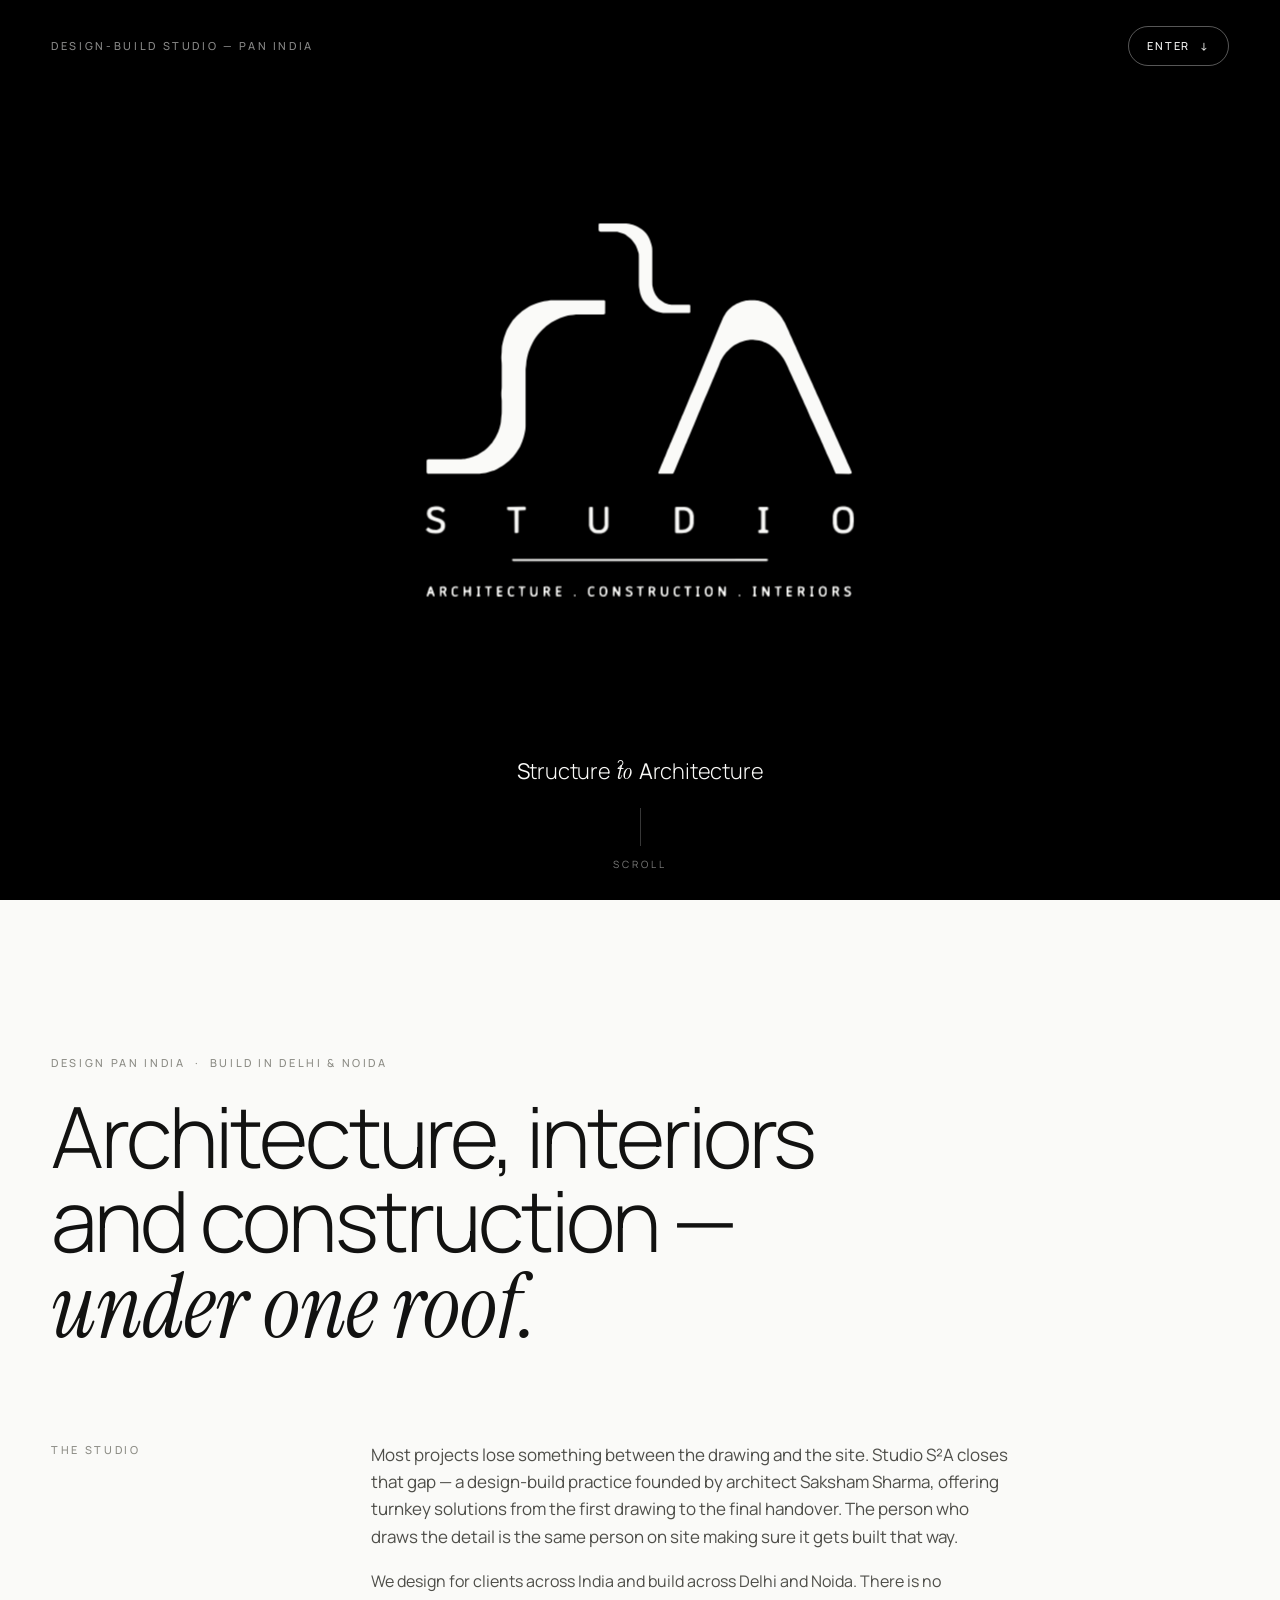
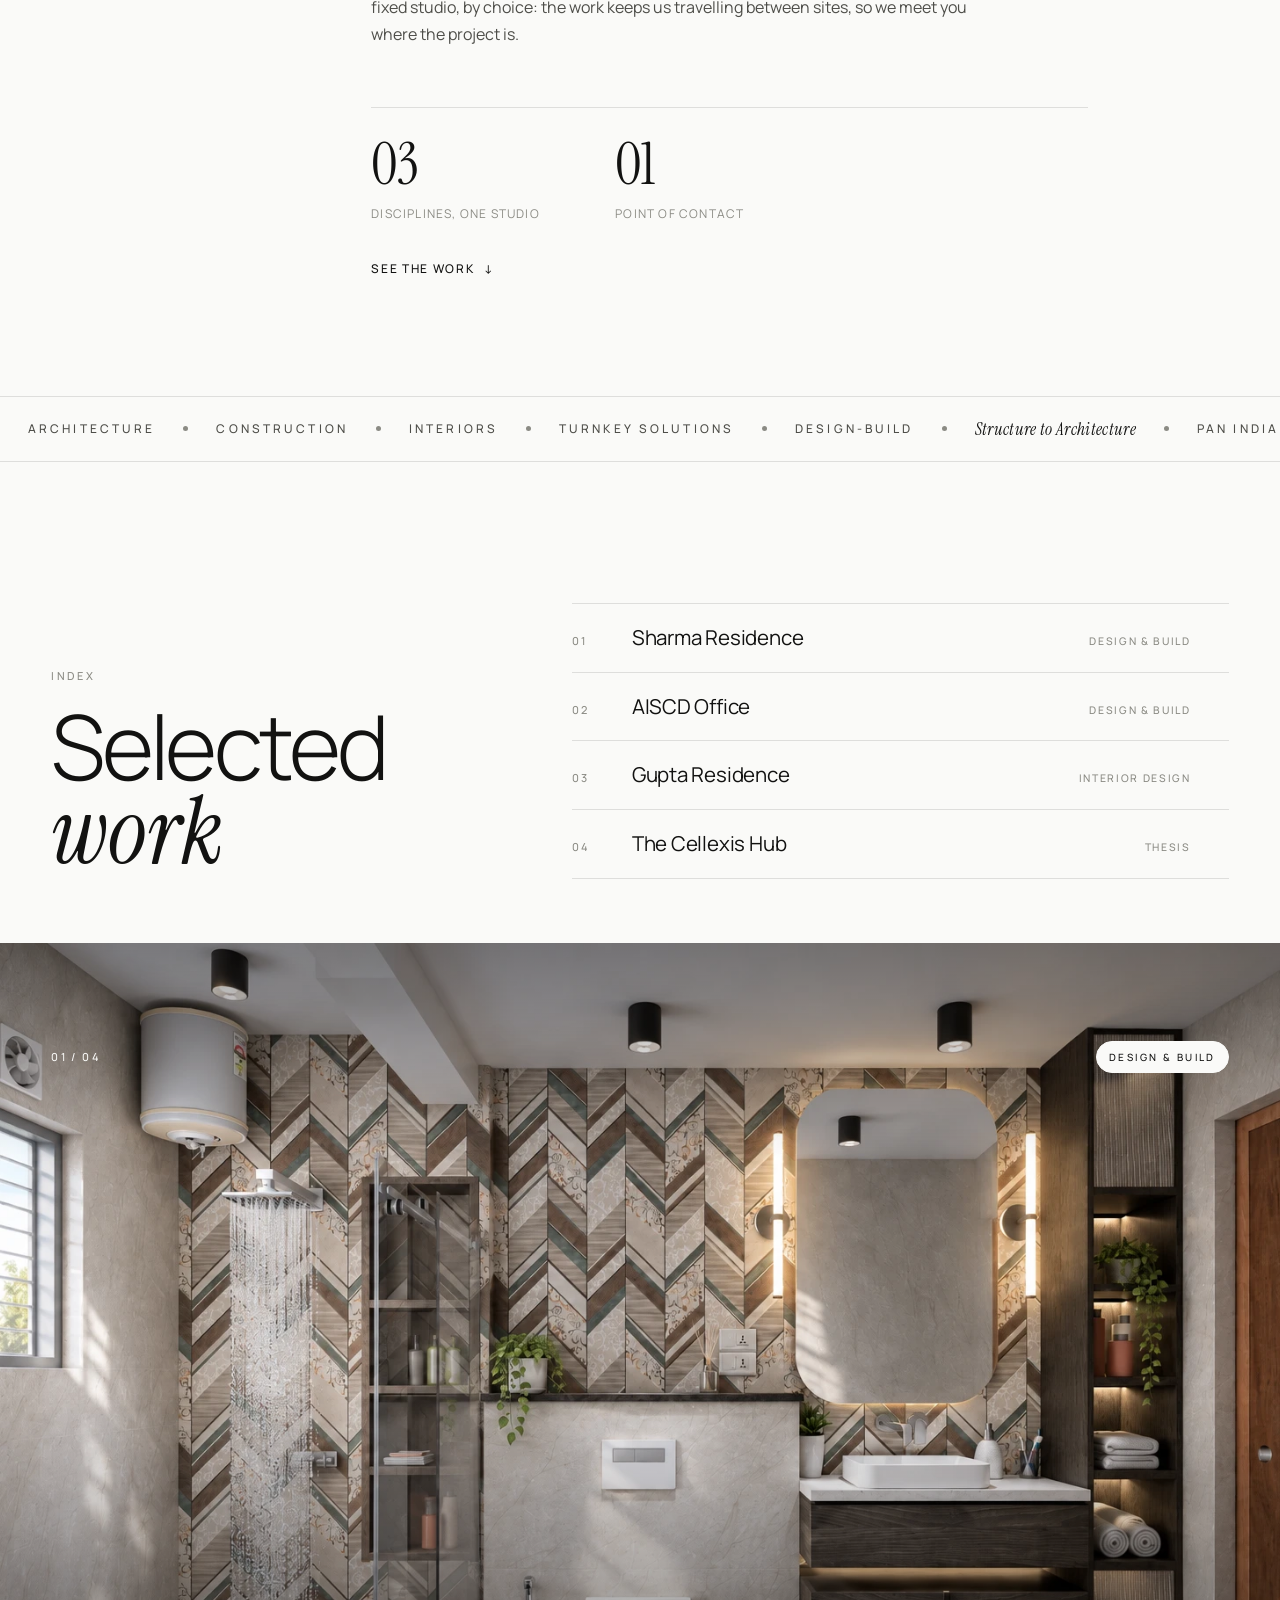
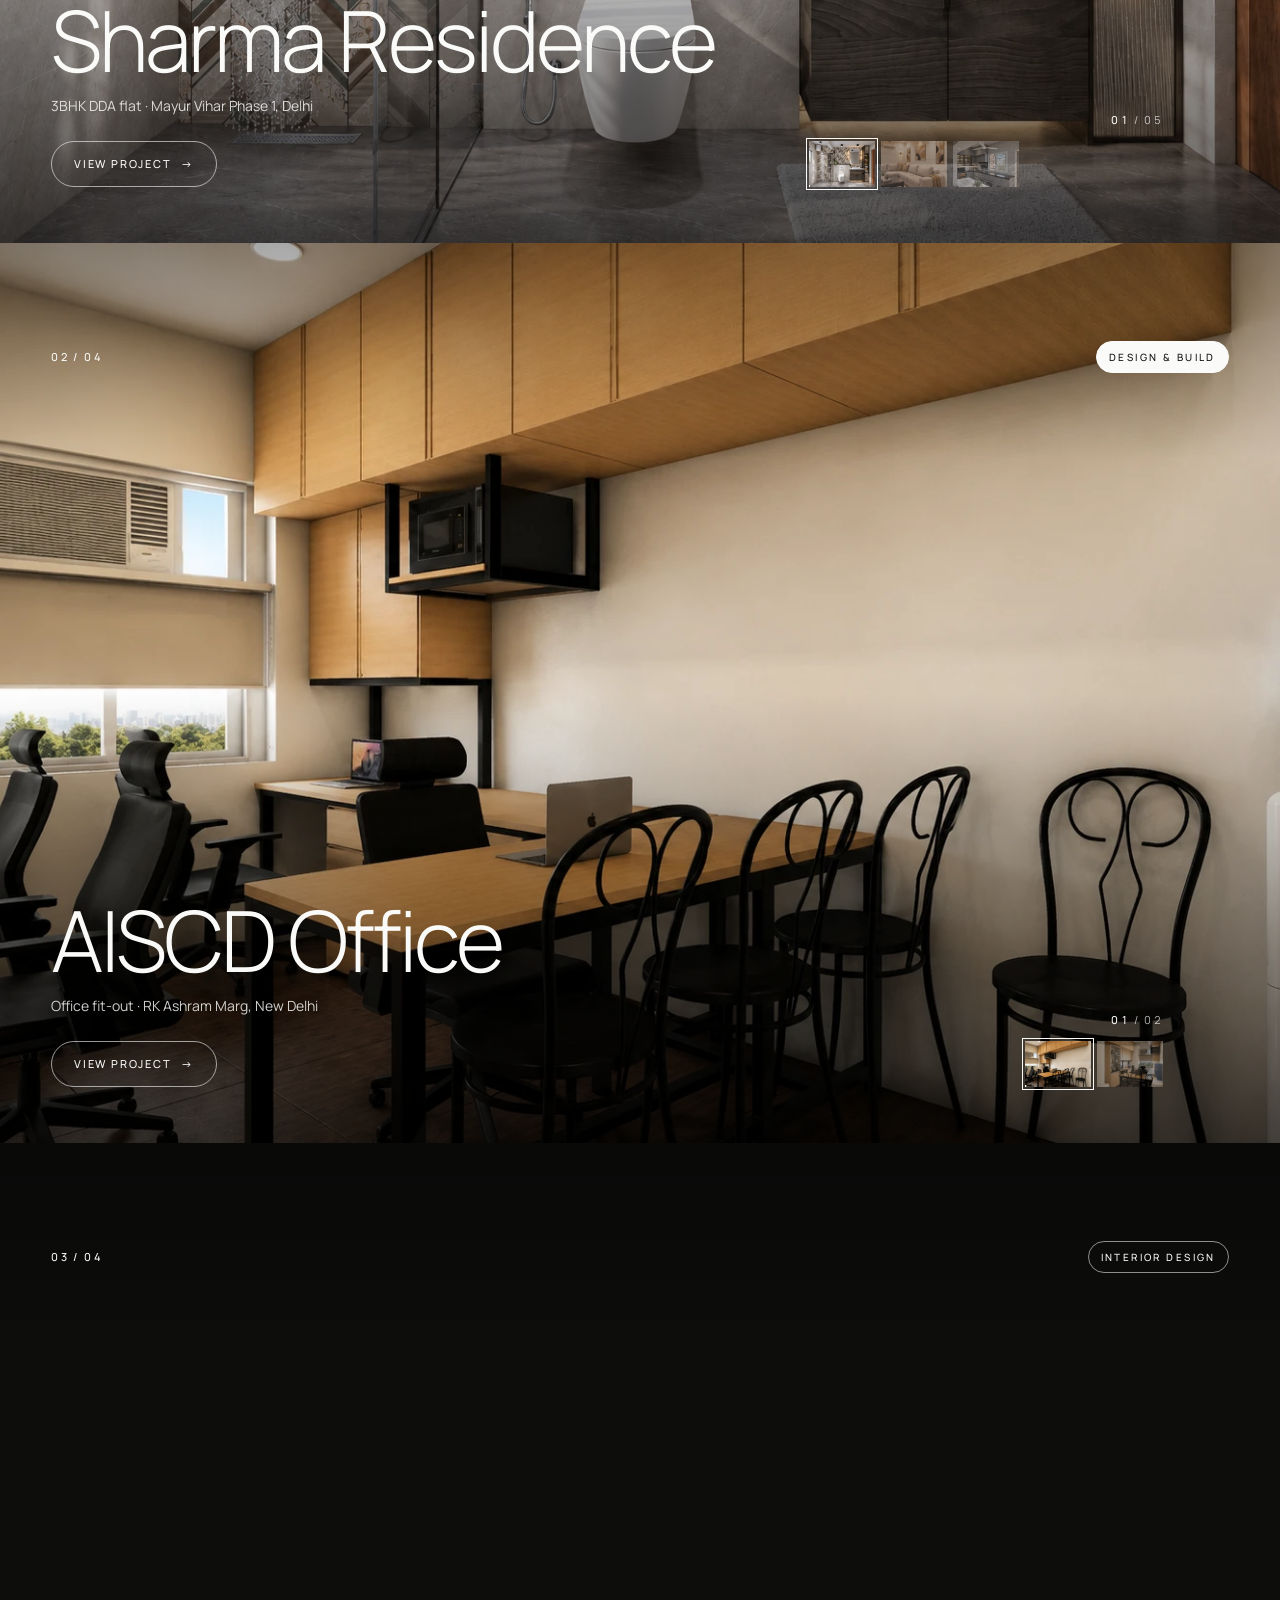
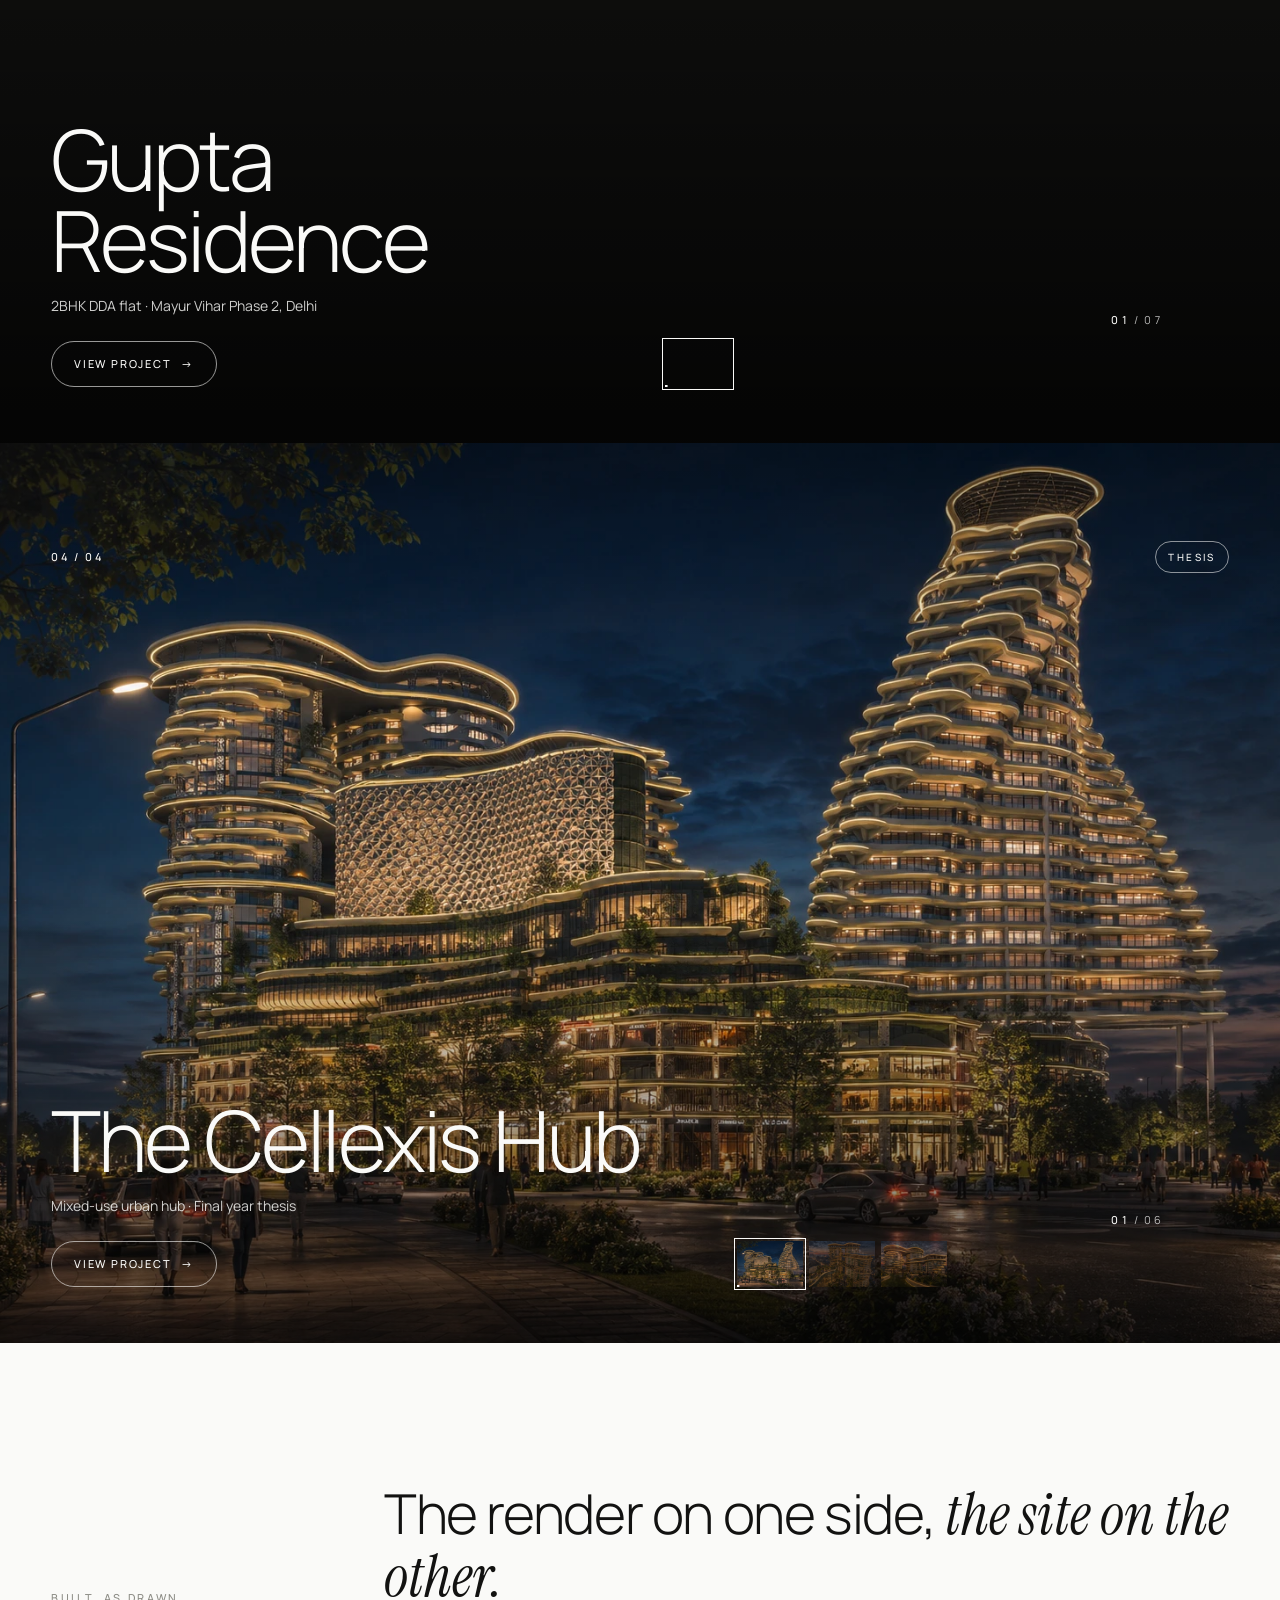
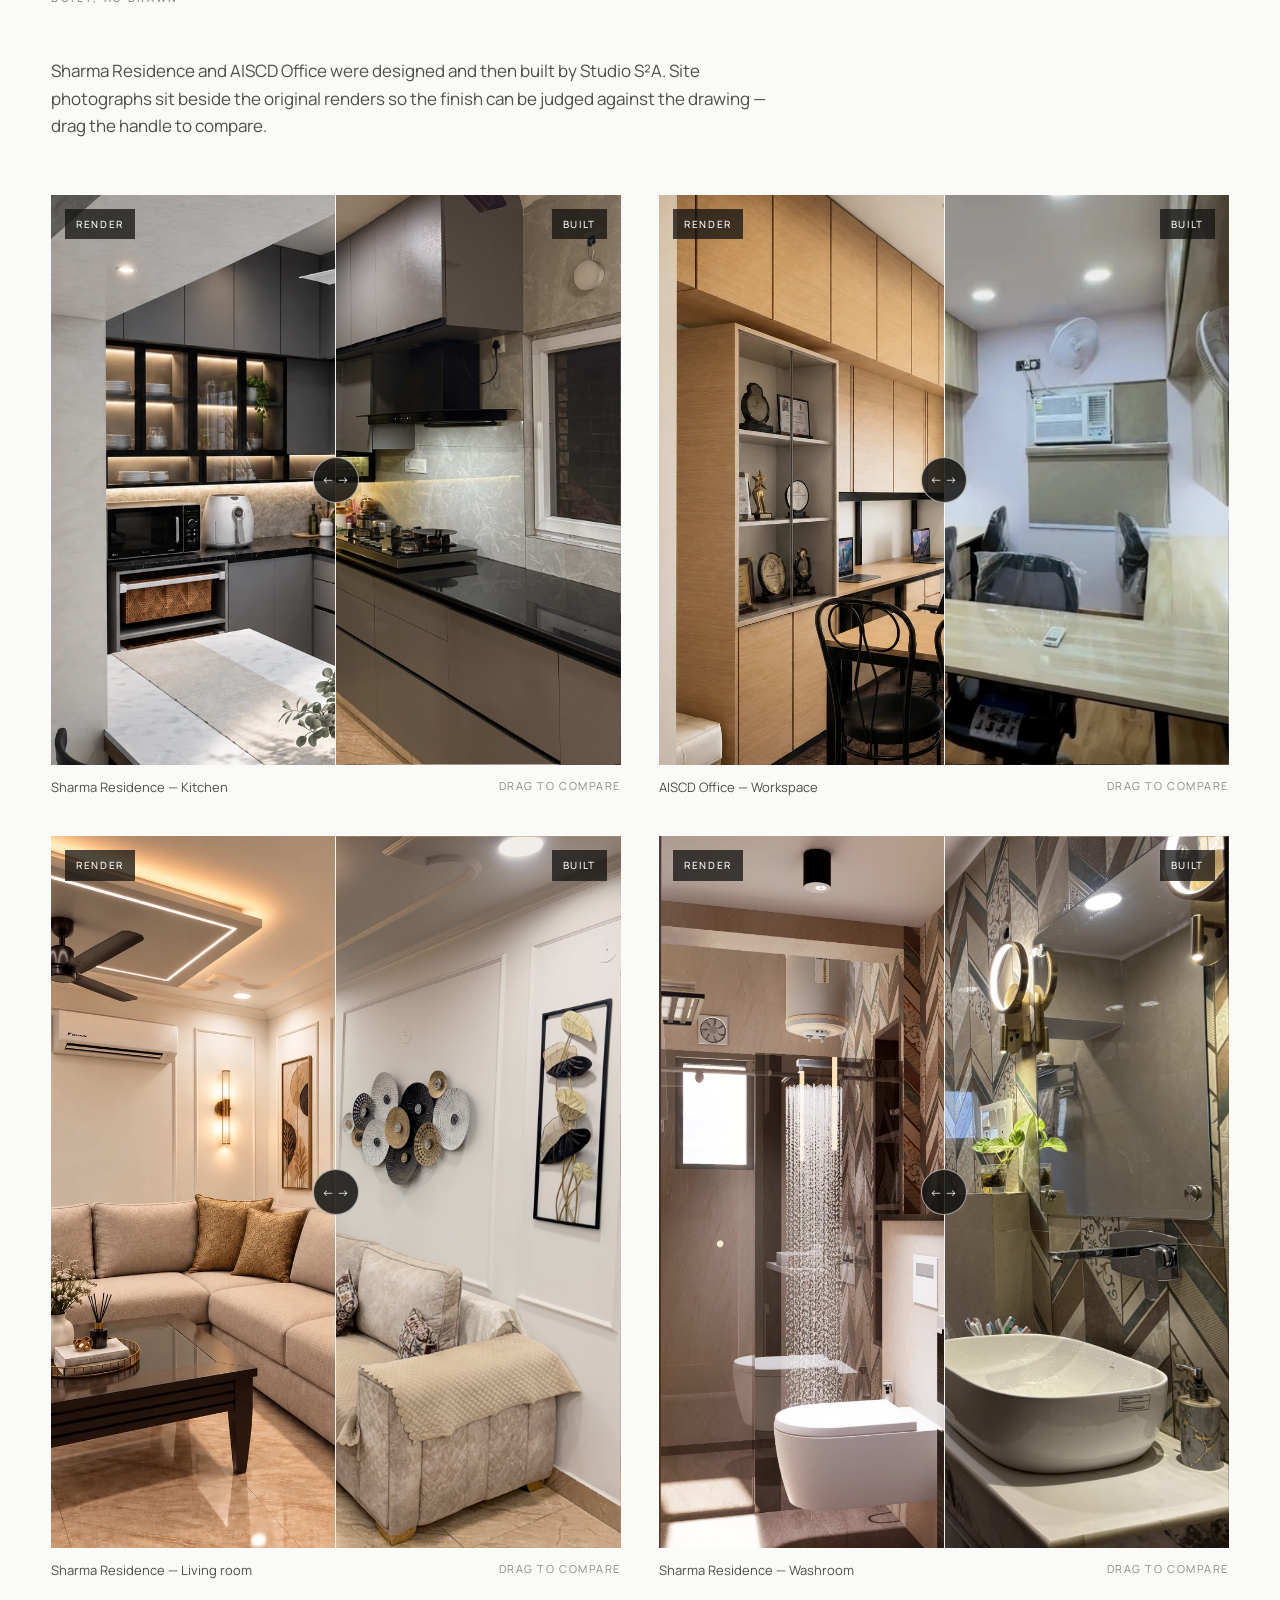
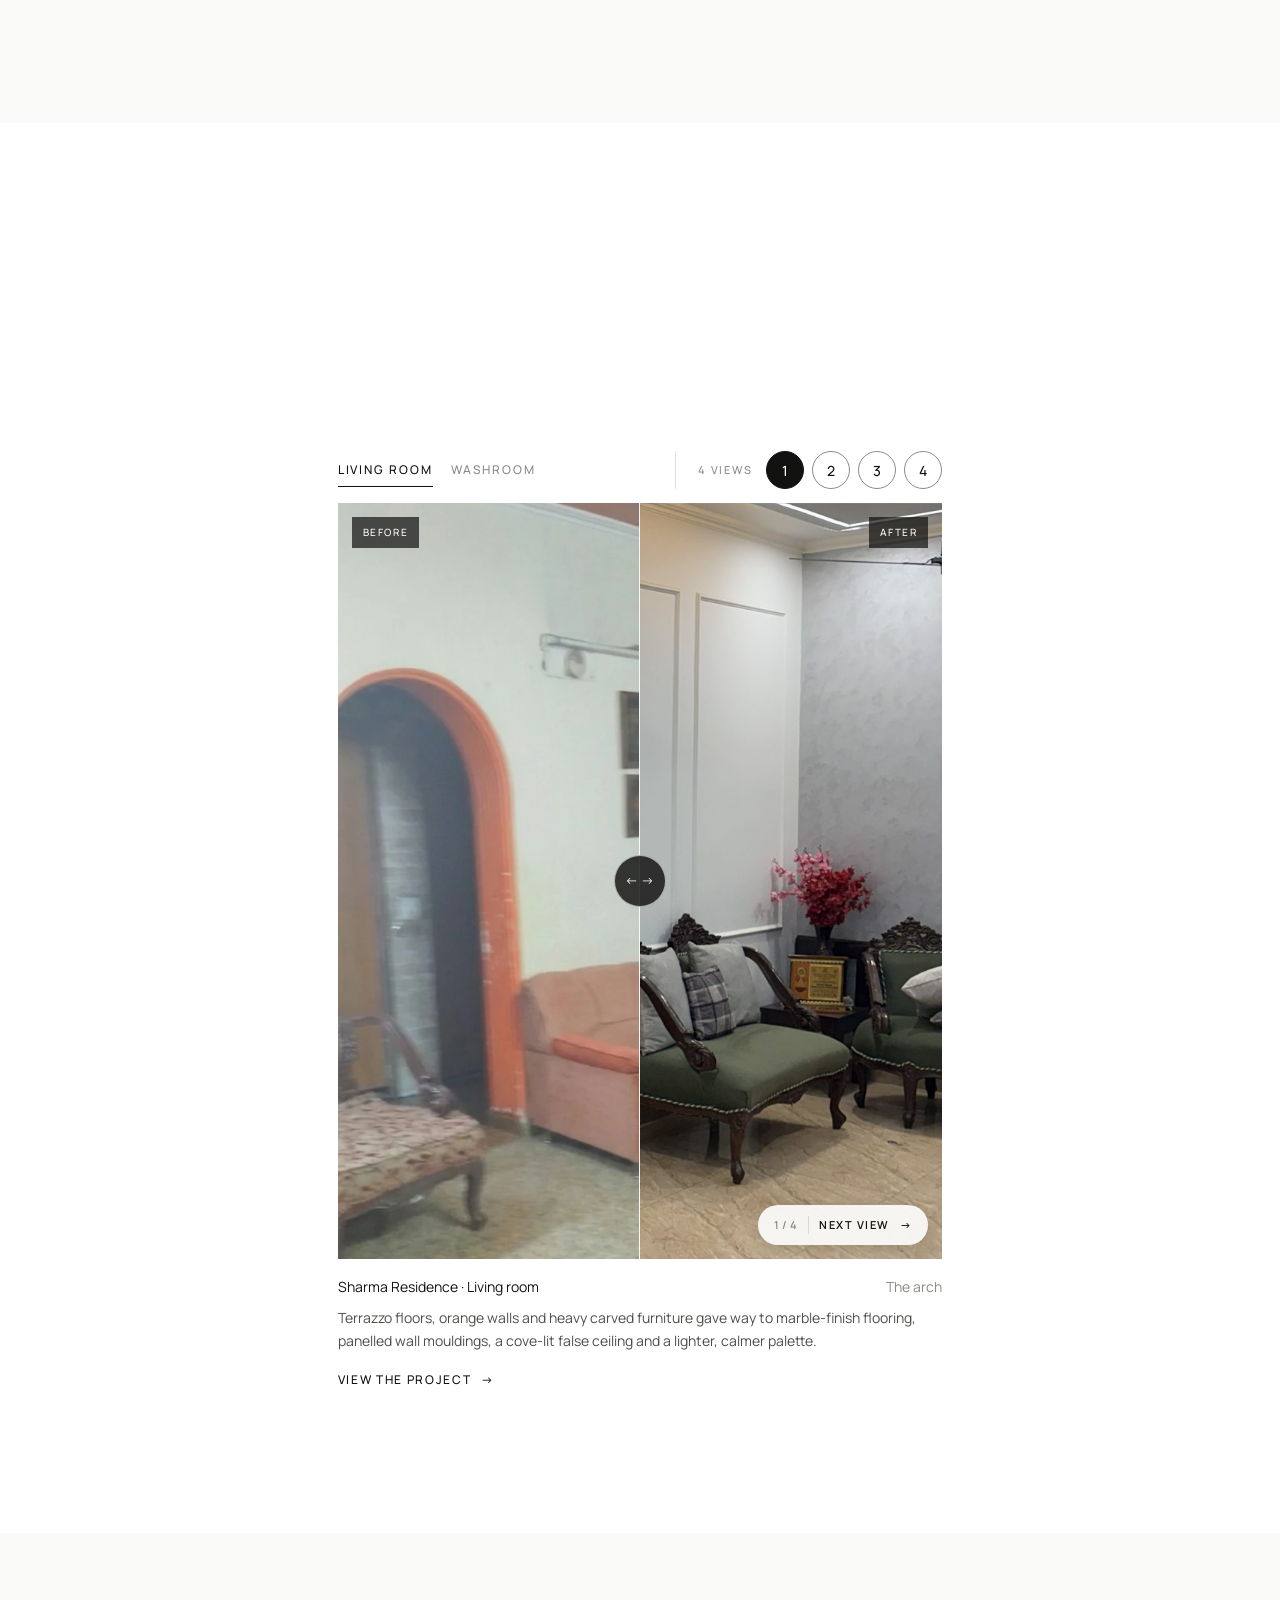
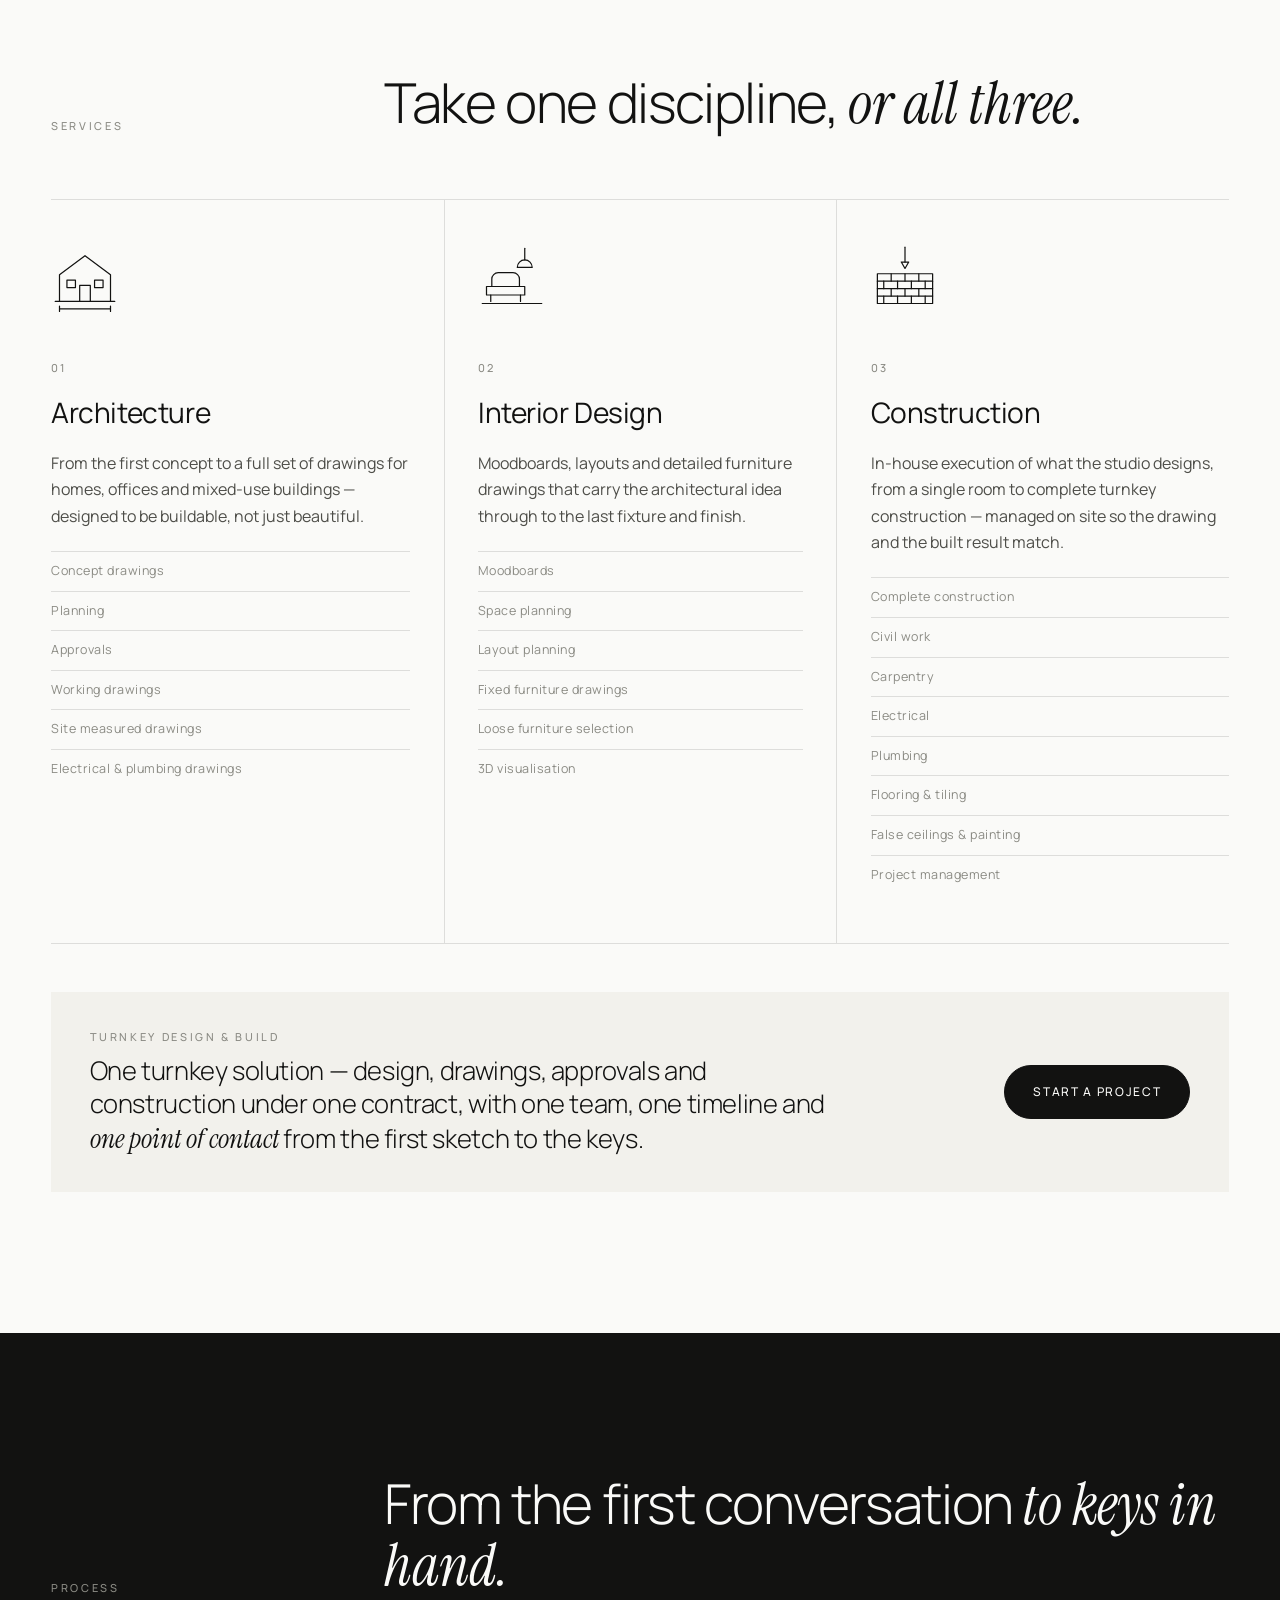
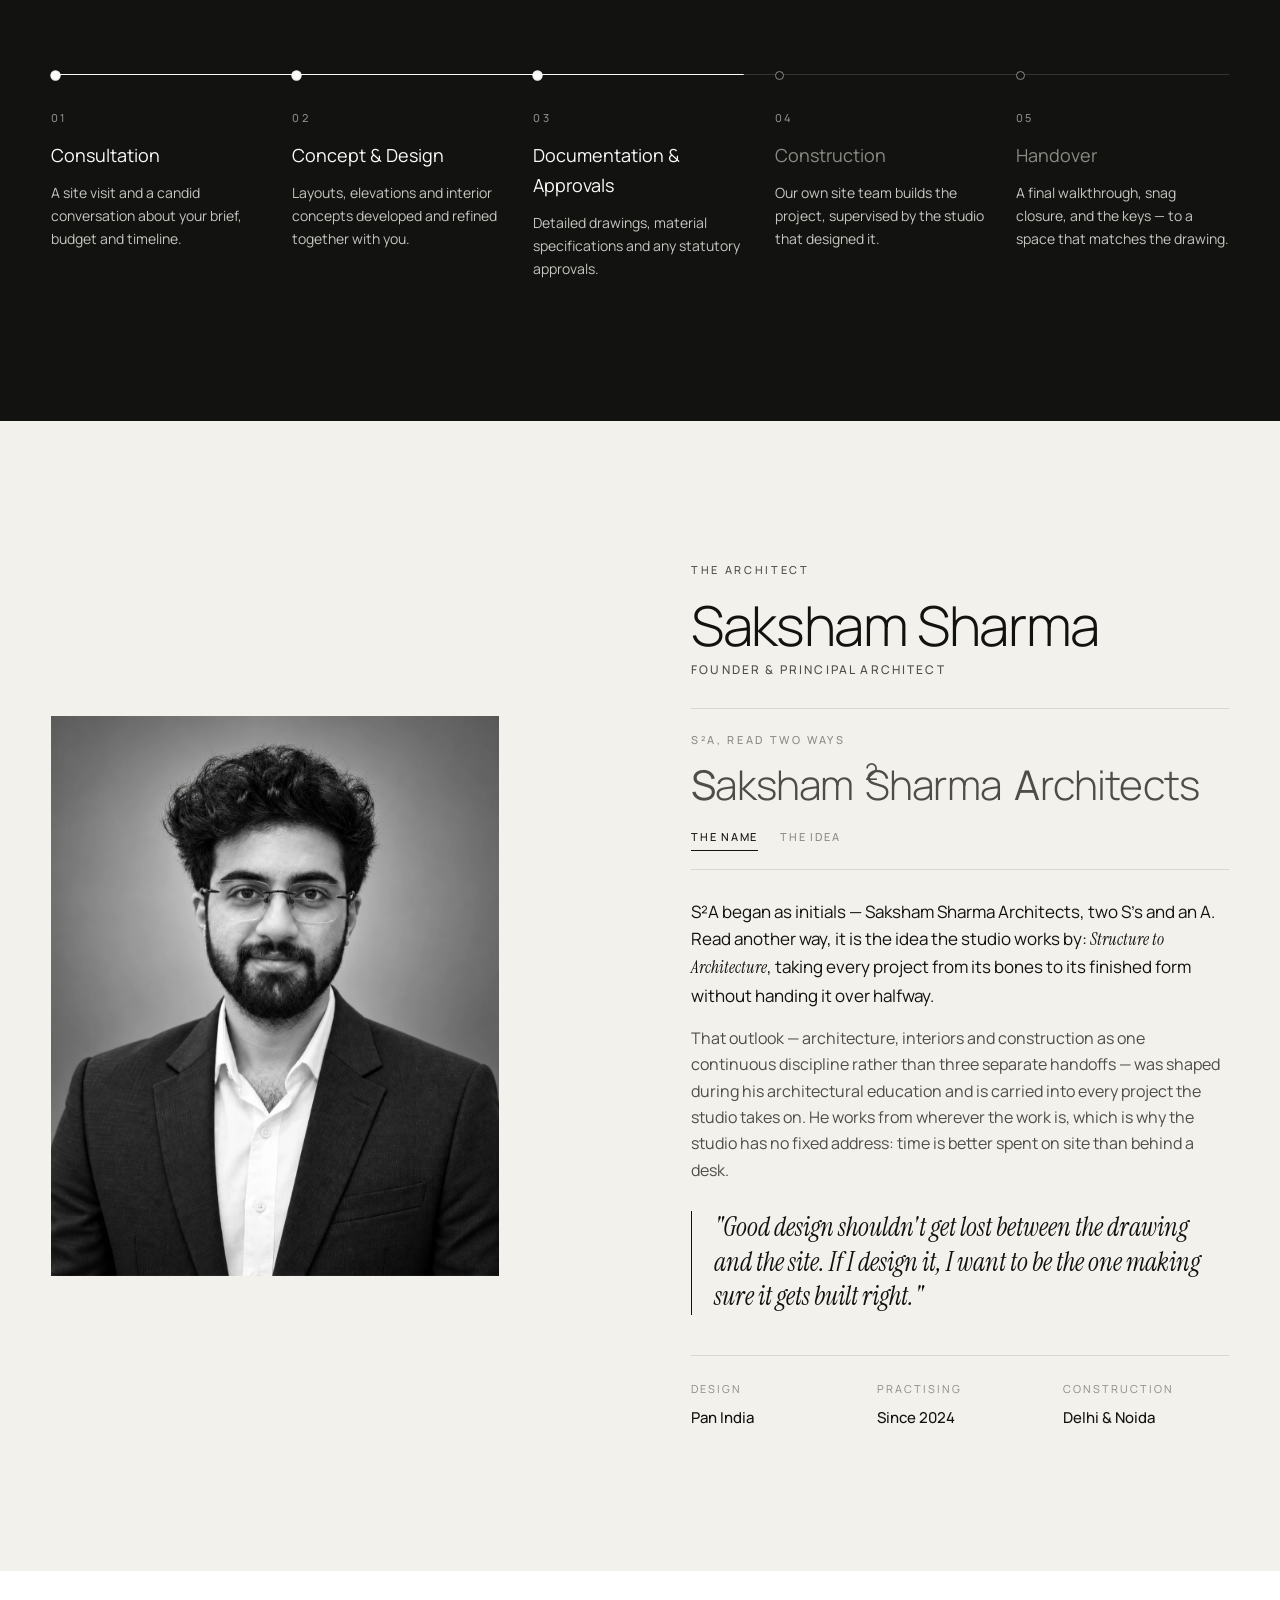
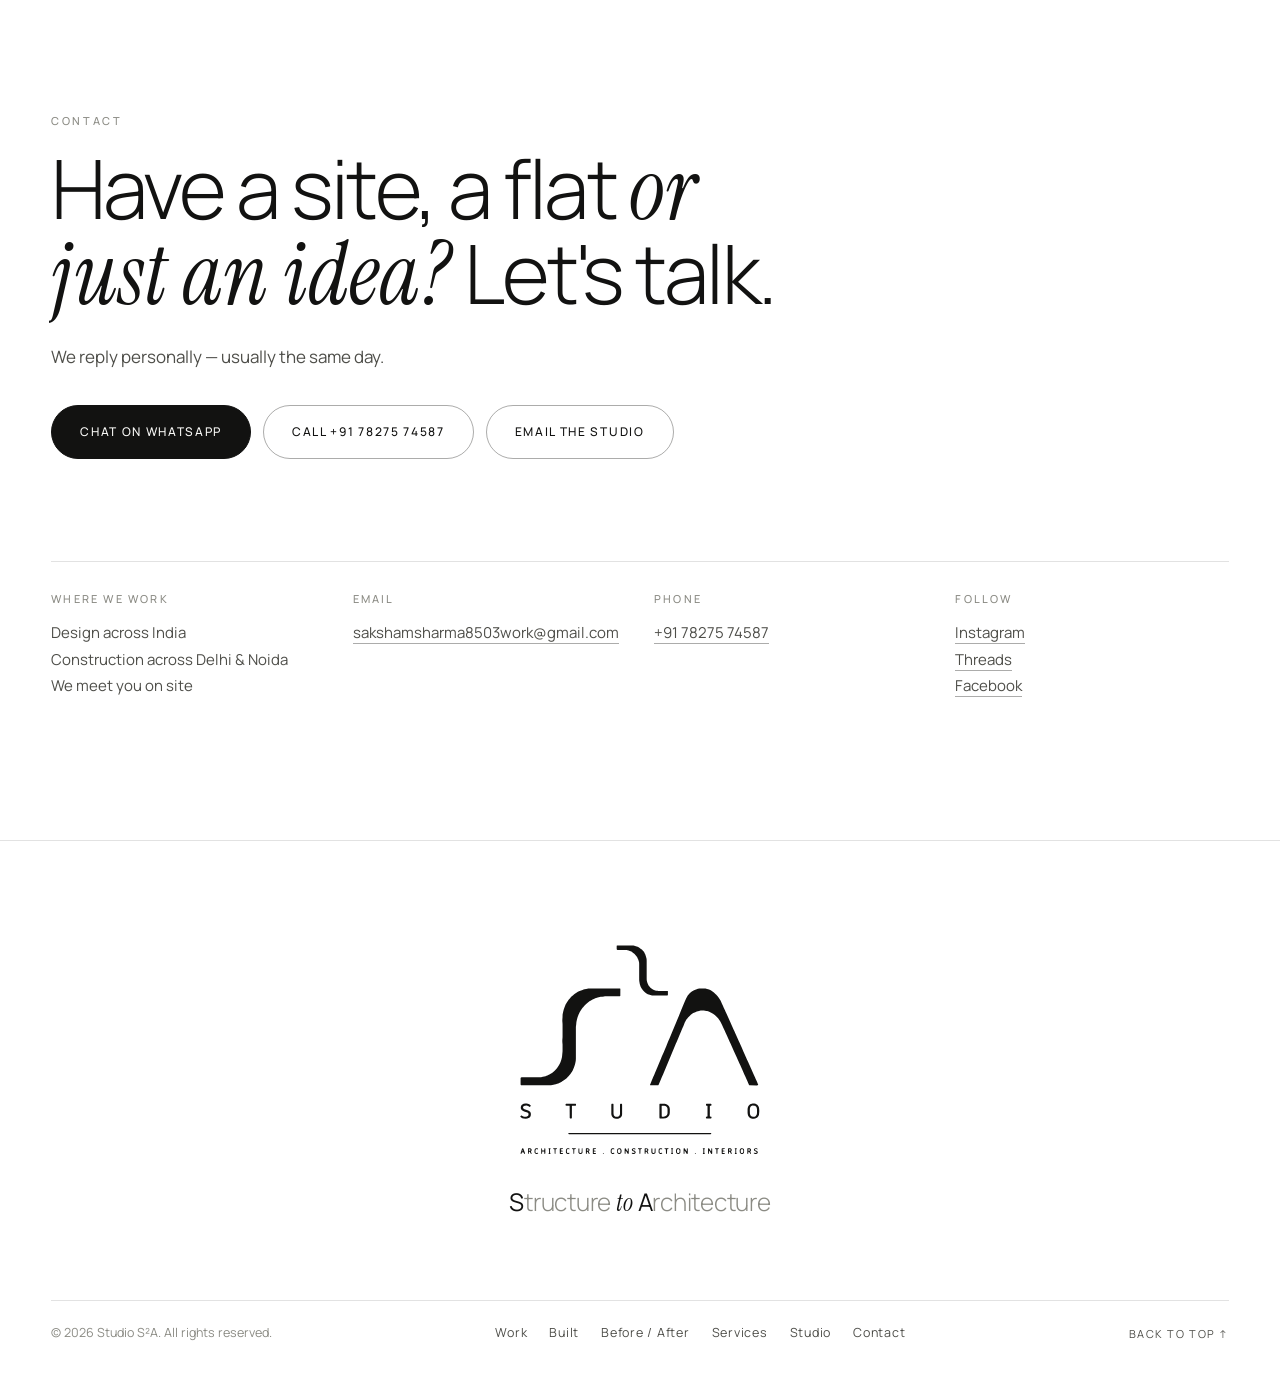
==== commit 67f5b0cd: "Publish Studio S2A website" ====
--- a/index.html
+++ b/index.html
@@ -6,6 +6,13 @@
 <title>Studio S²A — Structure to Architecture · Design-Build Studio</title>
 <meta name="description" content="Studio S²A is a design-build studio led by architect Saksham Sharma — architecture and interior design for projects across India, with turnkey construction across Delhi and Noida. Structure to Architecture.">
 <meta name="theme-color" content="#000000">
+<meta name="color-scheme" content="light dark">
+<script>
+/* Set the theme before first paint: saved choice, otherwise the device's light/dark setting. */
+(function(){var t=null;try{t=localStorage.getItem('s2a-theme');}catch(e){}
+if(t!=='dark'&&t!=='light'){t=(window.matchMedia&&matchMedia('(prefers-color-scheme: dark)').matches)?'dark':'light';}
+document.documentElement.setAttribute('data-theme',t);})();
+</script>
 <link rel="icon" href="assets/logo/s2a-mark.svg" type="image/svg+xml">
 <link rel="alternate icon" href="assets/logo/logo-on-black.png">
 <link rel="preconnect" href="https://fonts.googleapis.com">
@@ -51,6 +58,10 @@
       <a href="#contact">Contact</a>
     </nav>
     <div class="header-right">
+      <button class="theme-btn" id="themeBtn" type="button" aria-label="Switch to dark mode" aria-pressed="false">
+        <svg class="i-moon" viewBox="0 0 24 24" aria-hidden="true"><path d="M20.5 14.5A8.5 8.5 0 1 1 9.5 3.5a7 7 0 0 0 11 11z"/></svg>
+        <svg class="i-sun" viewBox="0 0 24 24" aria-hidden="true"><circle cx="12" cy="12" r="4"/><path d="M12 2.5v2M12 19.5v2M2.5 12h2M19.5 12h2M5.3 5.3l1.4 1.4M17.3 17.3l1.4 1.4M5.3 18.7l1.4-1.4M17.3 6.7l1.4-1.4"/></svg>
+      </button>
       <a href="https://wa.me/917827574587?text=Hi%20Studio%20S%C2%B2A%2C%20I%27d%20like%20to%20discuss%20a%20project." class="pill" target="_blank" rel="noopener">Let's talk</a>
       <button class="menu-btn" id="menuBtn" type="button" aria-label="Open menu" aria-expanded="false" aria-controls="menu"><span></span><span></span></button>
     </div>
--- a/css/main.css
+++ b/css/main.css
@@ -14,6 +14,10 @@
   --line-strong:rgba(18,18,17,.35);
   --black:#000000;
   --on-black:#fafaf8;
+  --glass:rgba(250,250,248,.86);
+  --overlay:rgba(250,250,248,.96);
+  --nav-btn:rgba(250,250,248,.7);
+  color-scheme:light;
   --sans:'Manrope',system-ui,-apple-system,sans-serif;
   --serif:'Instrument Serif',Georgia,serif;
   --ease:cubic-bezier(.22,.8,.3,1);
@@ -21,6 +25,15 @@
   --container:1360px;
   --pad:clamp(20px,4vw,56px);
   --header-h:76px;
+}
+/* Dark theme: same black-and-white palette, inverted. Set by data-theme on <html>
+   (saved choice, else the device's light/dark setting — see the script in <head>). */
+:root[data-theme="dark"]{
+  color-scheme:dark;
+  --bg:#0a0a09; --bg-2:#151514; --paper:#0f0f0e;
+  --ink:#fafaf8; --ink-2:#c6c6bf; --ink-3:#8b8b84;
+  --line:rgba(250,250,248,.14); --line-strong:rgba(250,250,248,.4);
+  --glass:rgba(10,10,9,.86); --overlay:rgba(10,10,9,.96); --nav-btn:rgba(10,10,9,.7);
 }
 
 *,*::before,*::after{ box-sizing:border-box; }
@@ -96,7 +109,7 @@
   border-bottom:1px solid transparent;
   transition:transform .6s var(--ease), background .4s var(--ease), border-color .4s var(--ease);
 }
-.header.is-scrolled{ background:rgba(250,250,248,.86); backdrop-filter:blur(12px); -webkit-backdrop-filter:blur(12px); border-bottom-color:var(--line); }
+.header.is-scrolled{ background:var(--glass); backdrop-filter:blur(12px); -webkit-backdrop-filter:blur(12px); border-bottom-color:var(--line); }
 body.intro-active .header{ transform:translateY(-105%); }
 .header-inner{ height:var(--header-h); display:flex; align-items:center; justify-content:space-between; gap:24px; }
 .wordmark{ display:inline-flex; align-items:baseline; gap:10px; font-weight:500; }
@@ -111,6 +124,13 @@
 .header-right{ display:flex; align-items:center; gap:18px; }
 .pill{ border:1px solid var(--ink); border-radius:999px; padding:11px 20px; font-size:11px; letter-spacing:.16em; text-transform:uppercase; font-weight:500; white-space:nowrap; transition:background .35s var(--ease), color .35s var(--ease); }
 .pill:hover{ background:var(--ink); color:var(--bg); }
+.theme-btn{ width:36px; height:36px; border:1px solid var(--line-strong); border-radius:50%; display:inline-flex; align-items:center; justify-content:center; color:var(--ink); flex:none; transition:background .35s var(--ease), color .35s var(--ease), border-color .35s; }
+.theme-btn:hover{ background:var(--ink); color:var(--bg); border-color:var(--ink); }
+.theme-btn svg{ width:16px; height:16px; fill:none; stroke:currentColor; stroke-width:1.5; stroke-linecap:round; stroke-linejoin:round; }
+.theme-btn .i-sun{ display:none; }
+:root[data-theme="dark"] .theme-btn .i-sun{ display:block; }
+:root[data-theme="dark"] .theme-btn .i-moon{ display:none; }
+@media (max-width:560px){ .header-right{ gap:10px; } }
 .menu-btn{ display:none; width:32px; height:32px; position:relative; }
 .menu-btn span{ position:absolute; left:4px; right:4px; height:1.5px; background:var(--ink); transition:transform .4s var(--ease), top .4s var(--ease); }
 .menu-btn span:nth-child(1){ top:11px; }
@@ -273,13 +293,13 @@
 .panel-shade{ position:absolute; inset:0; z-index:5; background:#000; opacity:0; pointer-events:none; }
 .panel-top{ position:absolute; z-index:3; top:calc(var(--header-h) + 22px); left:var(--pad); right:var(--pad); display:flex; justify-content:space-between; align-items:center; color:#fafaf8; font-size:11px; letter-spacing:.22em; text-transform:uppercase; font-weight:500; pointer-events:none; }
 .panel-tag{ border:1px solid rgba(250,250,248,.55); padding:7px 12px; border-radius:999px; font-size:10px; }
-.panel-tag.is-build{ background:#fafaf8; color:var(--ink); border-color:#fafaf8; }
+.panel-tag.is-build{ background:#fafaf8; color:#121211; border-color:#fafaf8; }
 .panel-bottom{ position:absolute; z-index:3; left:var(--pad); right:var(--pad); bottom:clamp(26px,4.5vw,56px); display:flex; justify-content:space-between; align-items:flex-end; gap:32px; color:#fafaf8; pointer-events:none; }
 .panel-bottom > *{ pointer-events:auto; }
 .panel-title{ font-weight:300; font-size:clamp(40px,6.6vw,108px); line-height:.96; letter-spacing:-.035em; }
 .panel-meta{ margin-top:14px; font-size:14px; color:rgba(250,250,248,.82); }
 .panel-cta{ margin-top:24px; display:inline-flex; align-items:center; gap:10px; border:1px solid rgba(250,250,248,.6); border-radius:999px; padding:13px 22px; font-size:11px; letter-spacing:.16em; text-transform:uppercase; font-weight:500; transition:background .35s var(--ease), color .35s var(--ease); }
-.panel-cta:hover{ background:#fafaf8; color:var(--ink); }
+.panel-cta:hover{ background:#fafaf8; color:#121211; }
 .panel-side{ display:flex; flex-direction:column; align-items:flex-end; gap:12px; margin-right:66px; }
 .panel-count{ font-size:11px; letter-spacing:.2em; color:rgba(250,250,248,.72); font-variant-numeric:tabular-nums; }
 .panel-count b{ font-weight:500; color:#fafaf8; }
@@ -340,7 +360,7 @@
 .ba-view{ width:38px; height:38px; flex:none; border-radius:50%; border:1px solid var(--ink-3); color:var(--ink); font-size:14px; font-weight:500; display:inline-flex; align-items:center; justify-content:center; transition:background-color .3s var(--ease), color .3s var(--ease), border-color .3s var(--ease); }
 .ba-view:hover{ border-color:var(--ink); }
 .ba-view.is-active{ background:var(--ink); border-color:var(--ink); color:var(--bg); }
-.ba-next{ position:absolute; z-index:5; right:14px; bottom:14px; display:inline-flex; align-items:center; gap:10px; padding:11px 16px; border-radius:999px; background:rgba(250,250,248,.94); color:var(--ink); font-size:11px; letter-spacing:.14em; text-transform:uppercase; font-weight:600; box-shadow:0 6px 24px rgba(18,18,17,.18); transition:background-color .3s var(--ease), transform .3s var(--ease); }
+.ba-next{ position:absolute; z-index:5; right:14px; bottom:14px; display:inline-flex; align-items:center; gap:10px; padding:11px 16px; border-radius:999px; background:rgba(250,250,248,.94); color:#121211; font-size:11px; letter-spacing:.14em; text-transform:uppercase; font-weight:600; box-shadow:0 6px 24px rgba(18,18,17,.18); transition:background-color .3s var(--ease), transform .3s var(--ease); }
 .ba-next:hover{ background:#fff; transform:translateY(-1px); }
 .ba-next[hidden]{ display:none; }
 .ba-next-count{ padding-right:10px; border-right:1px solid var(--line); color:var(--ink-3); letter-spacing:.06em; }
@@ -493,7 +513,7 @@
 .project-bar{
   position:absolute; top:0; left:0; right:0; z-index:2; height:64px;
   display:flex; align-items:center; justify-content:space-between; gap:16px; padding:0 var(--pad);
-  background:rgba(250,250,248,.86); backdrop-filter:blur(12px); -webkit-backdrop-filter:blur(12px); border-bottom:1px solid var(--line);
+  background:var(--glass); backdrop-filter:blur(12px); -webkit-backdrop-filter:blur(12px); border-bottom:1px solid var(--line);
   font-size:11px; letter-spacing:.16em; text-transform:uppercase; font-weight:500;
 }
 .project-close{ display:inline-flex; align-items:center; gap:10px; }
@@ -539,7 +559,7 @@
 
 /* ---------- image lightbox ---------- */
 .lightbox{
-  position:fixed; inset:0; z-index:500; background:rgba(250,250,248,.96);
+  position:fixed; inset:0; z-index:500; background:var(--overlay);
   display:flex; align-items:center; justify-content:center; padding:clamp(16px,4vw,48px);
   opacity:0; visibility:hidden; transition:opacity .35s var(--ease), visibility 0s linear .35s;
 }
@@ -548,7 +568,7 @@
 .lightbox img.is-fading{ opacity:0; transform:scale(.99); }
 .lb-close{ position:absolute; top:18px; right:22px; font-size:11px; letter-spacing:.16em; text-transform:uppercase; font-weight:500; display:flex; align-items:center; gap:10px; z-index:2; }
 .lb-close span{ font-size:20px; line-height:1; }
-.lb-nav{ position:absolute; top:50%; transform:translateY(-50%); width:52px; height:52px; border:1px solid var(--line-strong); border-radius:50%; display:flex; align-items:center; justify-content:center; font-size:18px; background:rgba(250,250,248,.7); transition:background .3s, border-color .3s, color .3s; }
+.lb-nav{ position:absolute; top:50%; transform:translateY(-50%); width:52px; height:52px; border:1px solid var(--line-strong); border-radius:50%; display:flex; align-items:center; justify-content:center; font-size:18px; background:var(--nav-btn); transition:background .3s, border-color .3s, color .3s; }
 .lb-nav:hover{ background:var(--ink); color:var(--bg); border-color:var(--ink); }
 .lb-prev{ left:clamp(12px,3vw,40px); }
 .lb-next{ right:clamp(12px,3vw,40px); }
